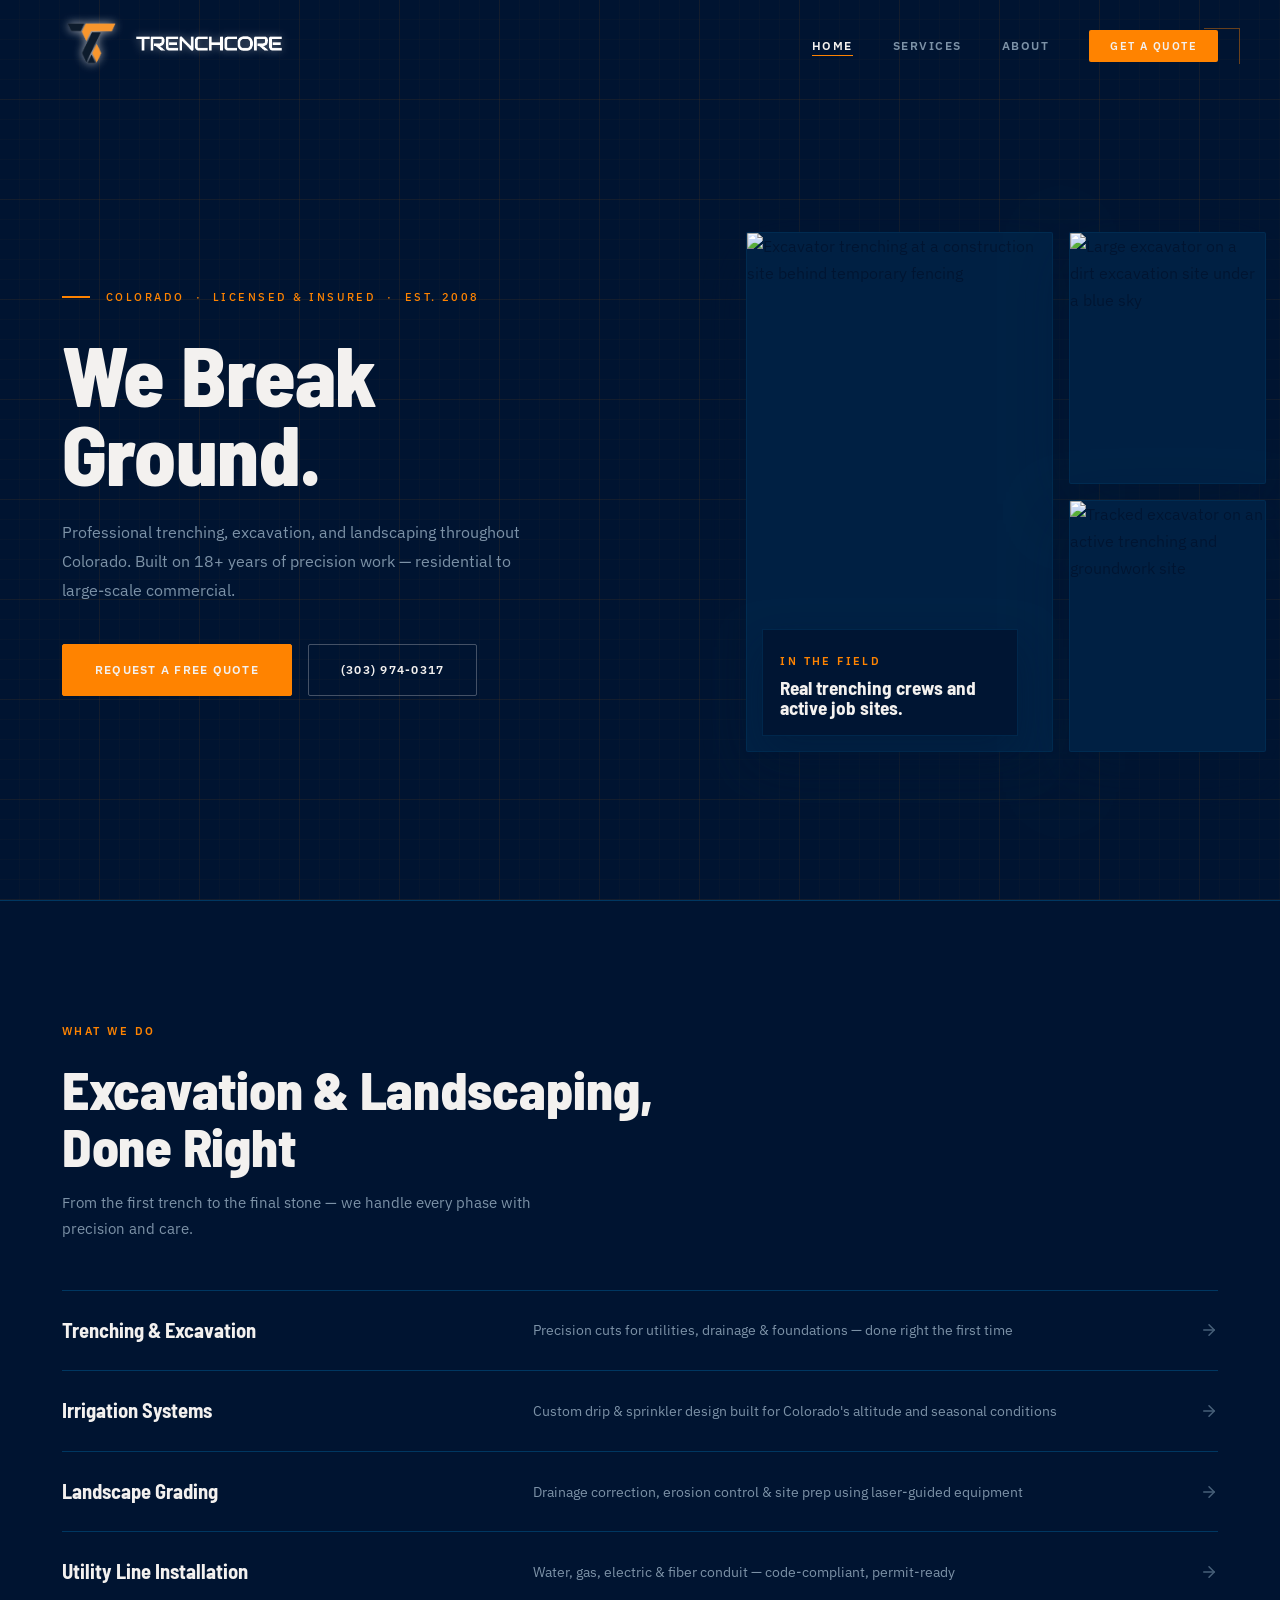
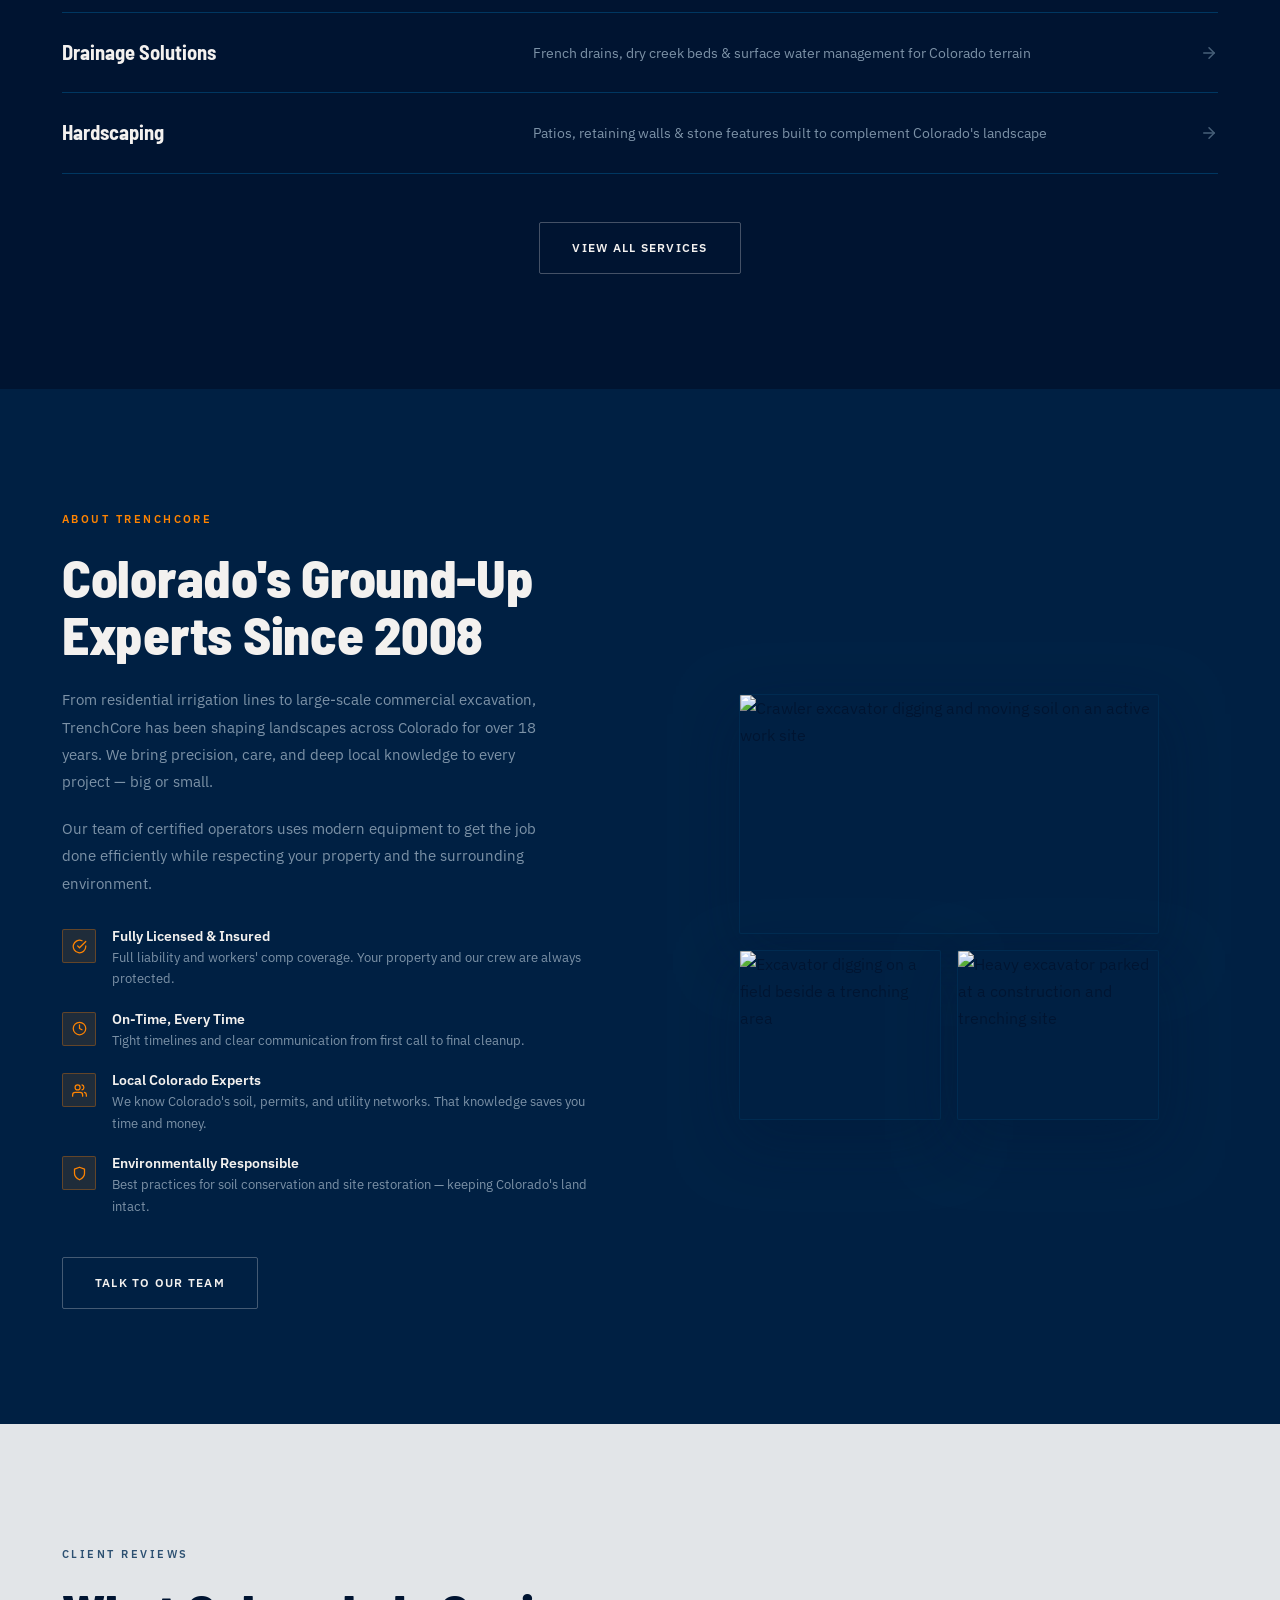
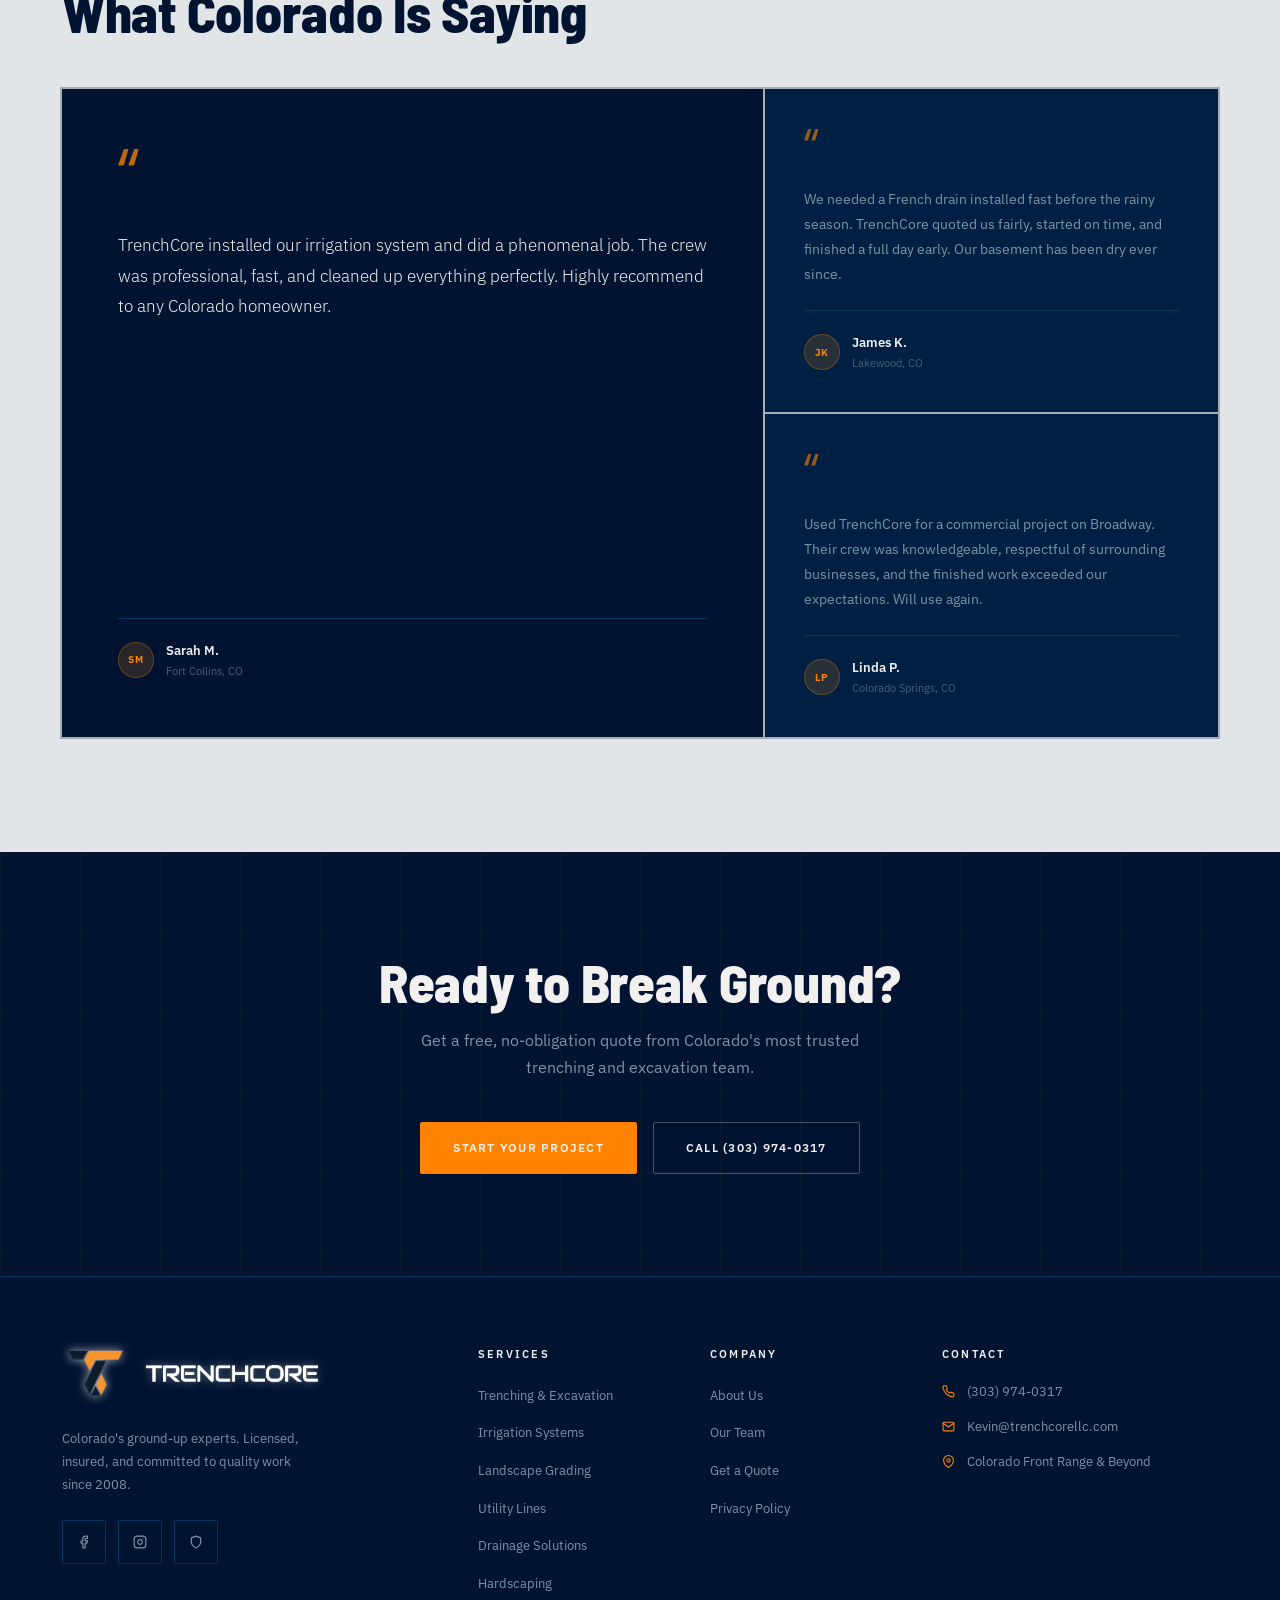
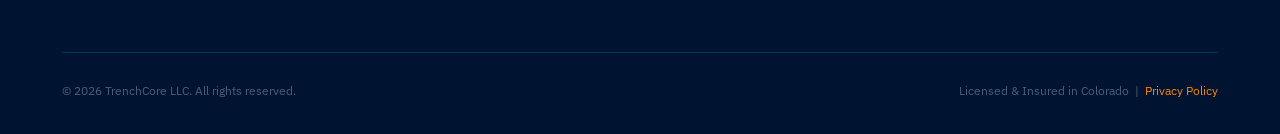
==== index.html @ 2f37235f "Update site contact email and add repo README" ====
<!DOCTYPE html>
<html lang="en">
<head>
  <meta charset="UTF-8" />
  <meta name="viewport" content="width=device-width, initial-scale=1.0" />
  <title>TrenchCore — Trenching & Excavation | Colorado</title>
  <meta name="description" content="Professional trenching, excavation, and landscaping services throughout Colorado. Licensed, insured, and locally owned since 2008." />
  <link rel="preconnect" href="https://fonts.googleapis.com" />
  <link rel="preconnect" href="https://fonts.gstatic.com" crossorigin />
  <link href="https://fonts.googleapis.com/css2?family=Barlow+Semi+Condensed:wght@700;800&family=IBM+Plex+Sans:wght@300;400;600&display=swap" rel="stylesheet" />
  <link rel="stylesheet" href="styles.css" />
</head>
<body>

  <a href="#main-content" class="skip-link">Skip to main content</a>

  <!-- ===== NAVIGATION ===== -->
  <nav class="nav">
    <div class="container nav-inner">
      <a href="index.html" class="nav-logo">
        <img src="FullLogo_transparentwithouttext.PNG" alt="" class="nav-logo-img" />
        <img src="logoText.PNG" alt="TrenchCore" class="nav-logo-text" />
      </a>
      <ul class="nav-links">
        <li><a href="index.html">Home</a></li>
        <li><a href="services.html">Services</a></li>
        <li><a href="index.html#about">About</a></li>
        <li><a href="contact.html" class="nav-cta">Get a Quote</a></li>
      </ul>
      <button class="nav-toggle" aria-label="Toggle menu" aria-expanded="false">
        <span></span>
        <span></span>
        <span></span>
      </button>
    </div>
  </nav>

  <main id="main-content">

  <!-- ===== HERO ===== -->
  <section class="hero">
    <div class="hero-inner container">

      <!-- Left: copy -->
      <div class="hero-content">
        <p class="hero-eyebrow">Colorado &nbsp;·&nbsp; Licensed &amp; Insured &nbsp;·&nbsp; Est. 2008</p>
        <h1>We Break<br>Ground.</h1>
        <p class="hero-sub">Professional trenching, excavation, and landscaping throughout Colorado. Built on 18+ years of precision work — residential to large-scale commercial.</p>
        <div class="hero-actions">
          <a href="contact.html" class="btn btn-steel">Request a Free Quote</a>
          <a href="tel:+13039740317" class="btn btn-outline-chalk">(303) 974-0317</a>
        </div>
      </div>

      <!-- Right: engineering cross-section illustration -->
      <div class="hero-visual">
        <div class="hero-photo-layout" aria-label="Trenching and excavation work photos">
          <figure class="hero-photo hero-photo-main">
            <img
              src="https://images.pexels.com/photos/20296265/pexels-photo-20296265.jpeg?auto=compress&cs=tinysrgb&w=1200"
              alt="Excavator trenching at a construction site behind temporary fencing"
            />
          </figure>

          <div class="hero-photo-stack">
            <figure class="hero-photo hero-photo-small">
              <img
                src="https://images.pexels.com/photos/14452156/pexels-photo-14452156.jpeg?auto=compress&cs=tinysrgb&w=900"
                alt="Large excavator on a dirt excavation site under a blue sky"
              />
            </figure>

            <figure class="hero-photo hero-photo-small">
              <img
                src="https://images.pexels.com/photos/34229738/pexels-photo-34229738.jpeg?auto=compress&cs=tinysrgb&w=900"
                alt="Tracked excavator on an active trenching and groundwork site"
              />
            </figure>
          </div>

          <div class="hero-photo-badge">
            <span class="hero-photo-badge-label">In The Field</span>
            <strong>Real trenching crews and active job sites.</strong>
          </div>
        </div>
        <svg class="trench-diagram" viewBox="0 0 440 522" fill="none" xmlns="http://www.w3.org/2000/svg" aria-hidden="true">
          <!-- Soil layer backgrounds -->
          <rect x="0" y="0" width="440" height="165" fill="#201d16"/>
          <rect x="0" y="165" width="440" height="175" fill="#181510"/>
          <rect x="0" y="340" width="440" height="162" fill="#0f121a"/>
          <!-- Trench cutout (dark) -->
          <rect x="165" y="0" width="110" height="432" fill="#090b11"/>
          <!-- Layer dividers outside trench -->
          <line x1="0" y1="165" x2="165" y2="165" stroke="#3a5066" stroke-width="0.8" opacity="0.45"/>
          <line x1="275" y1="165" x2="440" y2="165" stroke="#3a5066" stroke-width="0.8" opacity="0.45"/>
          <line x1="0" y1="340" x2="165" y2="340" stroke="#2d3f52" stroke-width="0.8" opacity="0.35"/>
          <line x1="275" y1="340" x2="440" y2="340" stroke="#2d3f52" stroke-width="0.8" opacity="0.35"/>
          <!-- Trench walls (steel accent) -->
          <line x1="165" y1="0" x2="165" y2="432" stroke="var(--steel,#E8972A)" stroke-width="1.5" class="trench-wall"/>
          <line x1="275" y1="0" x2="275" y2="432" stroke="var(--steel,#E8972A)" stroke-width="1.5" class="trench-wall trench-wall-right"/>
          <!-- Trench bottom -->
          <line x1="165" y1="432" x2="275" y2="432" stroke="var(--steel,#E8972A)" stroke-width="1.5" opacity="0.65"/>
          <!-- Ground surface lines -->
          <line x1="0" y1="1" x2="165" y2="1" stroke="var(--steel,#E8972A)" stroke-width="1.5" opacity="0.45"/>
          <line x1="275" y1="1" x2="440" y2="1" stroke="var(--steel,#E8972A)" stroke-width="1.5" opacity="0.45"/>
          <!-- Utility pipe at bottom of trench -->
          <circle cx="220" cy="457" r="19" stroke="var(--steel,#E8972A)" stroke-width="2" fill="#090b11"/>
          <circle cx="220" cy="457" r="11" fill="rgba(77,130,184,0.14)"/>
          <path d="M212 450 A11 11 0 0 1 228 450" stroke="var(--steel,#E8972A)" stroke-width="0.8" opacity="0.38"/>
          <!-- Layer labels -->
          <text x="22" y="84"  fill="#8a7a5e" font-size="8.5" font-family="'IBM Plex Sans',monospace" letter-spacing="2.5" font-weight="600" opacity="0.6">TOPSOIL</text>
          <text x="22" y="260" fill="#756751" font-size="8.5" font-family="'IBM Plex Sans',monospace" letter-spacing="2.5" font-weight="600" opacity="0.55">SUBSOIL</text>
          <text x="22" y="415" fill="#4d6175" font-size="8.5" font-family="'IBM Plex Sans',monospace" letter-spacing="2.5" font-weight="600" opacity="0.55">BEDROCK</text>
          <!-- Topsoil texture dots -->
          <circle cx="50"  cy="40"  r="1.4" fill="#3d3526" opacity="0.45"/>
          <circle cx="84"  cy="66"  r="1.4" fill="#3d3526" opacity="0.4"/>
          <circle cx="37"  cy="98"  r="1.2" fill="#3d3526" opacity="0.4"/>
          <circle cx="112" cy="35"  r="1.2" fill="#3d3526" opacity="0.35"/>
          <circle cx="72"  cy="130" r="1.4" fill="#3d3526" opacity="0.4"/>
          <circle cx="130" cy="112" r="1.2" fill="#3d3526" opacity="0.35"/>
          <circle cx="308" cy="52"  r="1.4" fill="#3d3526" opacity="0.4"/>
          <circle cx="375" cy="80"  r="1.2" fill="#3d3526" opacity="0.4"/>
          <circle cx="342" cy="122" r="1.4" fill="#3d3526" opacity="0.35"/>
          <circle cx="416" cy="46"  r="1.2" fill="#3d3526" opacity="0.35"/>
          <circle cx="396" cy="140" r="1.4" fill="#3d3526" opacity="0.4"/>
          <!-- Subsoil dashes -->
          <line x1="26"  y1="196" x2="58"  y2="196" stroke="#5a4e3c" stroke-width="0.8" opacity="0.35"/>
          <line x1="70"  y1="222" x2="112" y2="222" stroke="#5a4e3c" stroke-width="0.8" opacity="0.3"/>
          <line x1="30"  y1="250" x2="65"  y2="250" stroke="#5a4e3c" stroke-width="0.8" opacity="0.3"/>
          <line x1="92"  y1="288" x2="132" y2="288" stroke="#5a4e3c" stroke-width="0.8" opacity="0.32"/>
          <line x1="40"  y1="314" x2="82"  y2="314" stroke="#5a4e3c" stroke-width="0.8" opacity="0.3"/>
          <line x1="296" y1="200" x2="332" y2="200" stroke="#5a4e3c" stroke-width="0.8" opacity="0.3"/>
          <line x1="350" y1="232" x2="396" y2="232" stroke="#5a4e3c" stroke-width="0.8" opacity="0.32"/>
          <line x1="306" y1="272" x2="342" y2="272" stroke="#5a4e3c" stroke-width="0.8" opacity="0.3"/>
          <line x1="370" y1="302" x2="416" y2="302" stroke="#5a4e3c" stroke-width="0.8" opacity="0.3"/>
          <!-- Bedrock cracks -->
          <path d="M32 366 L56 380 L42 400 L70 416" stroke="#2a3a4a" stroke-width="1" opacity="0.5" fill="none"/>
          <path d="M86 362 L102 382 L88 404" stroke="#2a3a4a" stroke-width="0.8" opacity="0.4" fill="none"/>
          <path d="M340 375 L368 390 L354 410 L384 428" stroke="#2a3a4a" stroke-width="1" opacity="0.5" fill="none"/>
          <path d="M396 364 L416 387 L400 412" stroke="#2a3a4a" stroke-width="0.8" opacity="0.4" fill="none"/>
          <!-- Depth measurement -->
          <line x1="307" y1="4" x2="307" y2="428" stroke="var(--steel,#E8972A)" stroke-width="0.8" stroke-dasharray="3 4" opacity="0.32"/>
          <polyline points="303,12 307,4 311,12"   stroke="var(--steel,#E8972A)" stroke-width="0.8" fill="none" opacity="0.38"/>
          <polyline points="303,420 307,428 311,420" stroke="var(--steel,#E8972A)" stroke-width="0.8" fill="none" opacity="0.38"/>
          <!-- Engineering corner marks -->
          <path d="M0 22 L0 0 L22 0"   stroke="var(--steel,#E8972A)" stroke-width="1.5" opacity="0.5"/>
          <path d="M418 0 L440 0 L440 22"   stroke="var(--steel,#E8972A)" stroke-width="1.5" opacity="0.5"/>
          <path d="M0 478 L0 500 L22 500"   stroke="var(--steel,#E8972A)" stroke-width="1.5" opacity="0.5"/>
          <path d="M418 500 L440 500 L440 478" stroke="var(--steel,#E8972A)" stroke-width="1.5" opacity="0.5"/>
          <!-- Title block -->
          <rect x="0" y="502" width="440" height="20" fill="#0d1219" opacity="0.85"/>
          <line x1="0" y1="502" x2="440" y2="502" stroke="var(--steel,#E8972A)" stroke-width="0.8" opacity="0.32"/>
          <text x="220" y="515" fill="var(--steel,#E8972A)" font-size="6.5" font-family="'IBM Plex Sans',monospace" text-anchor="middle" letter-spacing="2.5" font-weight="600" opacity="0.48">TRENCHCORE · CROSS-SECTION VIEW · SCALE 1:20</text>
        </svg>
      </div>

    </div><!-- .hero-inner -->


  </section>

  <!-- ===== SERVICES (HOME) ===== -->
  <section class="services-home" id="services">
    <div class="container">
      <div class="section-intro">
        <span class="label label--ink">What We Do</span>
        <h2>Excavation &amp; Landscaping,<br>Done Right</h2>
        <p>From the first trench to the final stone — we handle every phase with precision and care.</p>
      </div>

      <div class="service-list">

        <a href="services.html#trenching" class="service-row reveal">
          <span class="service-row-name">Trenching &amp; Excavation</span>
          <span class="service-row-desc">Precision cuts for utilities, drainage &amp; foundations — done right the first time</span>
          <svg class="service-row-arrow" viewBox="0 0 24 24"><line x1="5" y1="12" x2="19" y2="12"/><polyline points="12 5 19 12 12 19"/></svg>
        </a>

        <a href="services.html#irrigation" class="service-row reveal">
          <span class="service-row-name">Irrigation Systems</span>
          <span class="service-row-desc">Custom drip &amp; sprinkler design built for Colorado's altitude and seasonal conditions</span>
          <svg class="service-row-arrow" viewBox="0 0 24 24"><line x1="5" y1="12" x2="19" y2="12"/><polyline points="12 5 19 12 12 19"/></svg>
        </a>

        <a href="services.html#grading" class="service-row reveal">
          <span class="service-row-name">Landscape Grading</span>
          <span class="service-row-desc">Drainage correction, erosion control &amp; site prep using laser-guided equipment</span>
          <svg class="service-row-arrow" viewBox="0 0 24 24"><line x1="5" y1="12" x2="19" y2="12"/><polyline points="12 5 19 12 12 19"/></svg>
        </a>

        <a href="services.html#utility" class="service-row reveal">
          <span class="service-row-name">Utility Line Installation</span>
          <span class="service-row-desc">Water, gas, electric &amp; fiber conduit — code-compliant, permit-ready</span>
          <svg class="service-row-arrow" viewBox="0 0 24 24"><line x1="5" y1="12" x2="19" y2="12"/><polyline points="12 5 19 12 12 19"/></svg>
        </a>

        <a href="services.html#drainage" class="service-row reveal">
          <span class="service-row-name">Drainage Solutions</span>
          <span class="service-row-desc">French drains, dry creek beds &amp; surface water management for Colorado terrain</span>
          <svg class="service-row-arrow" viewBox="0 0 24 24"><line x1="5" y1="12" x2="19" y2="12"/><polyline points="12 5 19 12 12 19"/></svg>
        </a>

        <a href="services.html#hardscaping" class="service-row reveal">
          <span class="service-row-name">Hardscaping</span>
          <span class="service-row-desc">Patios, retaining walls &amp; stone features built to complement Colorado's landscape</span>
          <svg class="service-row-arrow" viewBox="0 0 24 24"><line x1="5" y1="12" x2="19" y2="12"/><polyline points="12 5 19 12 12 19"/></svg>
        </a>

      </div>

      <div class="section-cta">
        <a href="services.html" class="btn btn-outline-chalk">View All Services</a>
      </div>
    </div>
  </section>

  <!-- ===== ABOUT ===== -->
  <section class="about" id="about">
    <div class="container">

      <div class="about-content">
        <span class="label label--steel">About TrenchCore</span>
        <h2>Colorado's Ground-Up Experts Since 2008</h2>
        <p>From residential irrigation lines to large-scale commercial excavation, TrenchCore has been shaping landscapes across Colorado for over 18 years. We bring precision, care, and deep local knowledge to every project — big or small.</p>
        <p>Our team of certified operators uses modern equipment to get the job done efficiently while respecting your property and the surrounding environment.</p>

        <div class="why-list">
          <div class="why-item reveal">
            <div class="why-icon">
              <svg viewBox="0 0 24 24"><path d="M22 11.08V12a10 10 0 1 1-5.93-9.14"/><polyline points="22 4 12 14.01 9 11.01"/></svg>
            </div>
            <div>
              <h4>Fully Licensed &amp; Insured</h4>
              <p>Full liability and workers' comp coverage. Your property and our crew are always protected.</p>
            </div>
          </div>

          <div class="why-item reveal">
            <div class="why-icon">
              <svg viewBox="0 0 24 24"><circle cx="12" cy="12" r="10"/><polyline points="12 6 12 12 16 14"/></svg>
            </div>
            <div>
              <h4>On-Time, Every Time</h4>
              <p>Tight timelines and clear communication from first call to final cleanup.</p>
            </div>
          </div>

          <div class="why-item reveal">
            <div class="why-icon">
              <svg viewBox="0 0 24 24"><path d="M17 21v-2a4 4 0 0 0-4-4H5a4 4 0 0 0-4 4v2"/><circle cx="9" cy="7" r="4"/><path d="M23 21v-2a4 4 0 0 0-3-3.87"/><path d="M16 3.13a4 4 0 0 1 0 7.75"/></svg>
            </div>
            <div>
              <h4>Local Colorado Experts</h4>
              <p>We know Colorado's soil, permits, and utility networks. That knowledge saves you time and money.</p>
            </div>
          </div>

          <div class="why-item reveal">
            <div class="why-icon">
              <svg viewBox="0 0 24 24"><path d="M12 22s8-4 8-10V5l-8-3-8 3v7c0 6 8 10 8 10z"/></svg>
            </div>
            <div>
              <h4>Environmentally Responsible</h4>
              <p>Best practices for soil conservation and site restoration — keeping Colorado's land intact.</p>
            </div>
          </div>
        </div>

        <a href="contact.html" class="btn btn-outline-chalk" style="margin-top:2.5rem;">Talk to Our Team</a>
      </div>

      <div class="about-visual">
        <div class="about-photo-grid" aria-label="Trenching machines and active groundwork sites">
          <figure class="about-photo about-photo-wide">
            <img
              src="https://images.pexels.com/photos/25559747/pexels-photo-25559747.jpeg?auto=compress&cs=tinysrgb&w=1200"
              alt="Crawler excavator digging and moving soil on an active work site"
            />
          </figure>

          <figure class="about-photo about-photo-left">
            <img
              src="https://images.pexels.com/photos/27130444/pexels-photo-27130444.jpeg?auto=compress&cs=tinysrgb&w=1200"
              alt="Excavator digging on a field beside a trenching area"
            />
          </figure>

          <figure class="about-photo about-photo-right">
            <img
              src="https://images.pexels.com/photos/15370211/pexels-photo-15370211.jpeg?auto=compress&cs=tinysrgb&w=1200"
              alt="Heavy excavator parked at a construction and trenching site"
            />
          </figure>
        </div>
      </div>

    </div>
  </section>

  <!-- ===== TESTIMONIALS ===== -->
  <section class="testimonials">
    <div class="container">
      <div class="section-intro">
        <span class="label label--ink">Client Reviews</span>
        <h2>What Colorado Is Saying</h2>
      </div>

      <div class="testimonials-editorial">

        <blockquote class="testimonial-lead reveal">
          <div class="testimonial-mark" aria-hidden="true">&ldquo;</div>
          <p>TrenchCore installed our irrigation system and did a phenomenal job. The crew was professional, fast, and cleaned up everything perfectly. Highly recommend to any Colorado homeowner.</p>
          <div class="reviewer">
            <div class="reviewer-avatar" aria-hidden="true">SM</div>
            <div>
              <div class="reviewer-name">Sarah M.</div>
              <div class="reviewer-loc">Fort Collins, CO</div>
            </div>
            <span class="sr-only">— 5 out of 5 stars</span>
          </div>
        </blockquote>

        <div class="testimonials-stack">

          <blockquote class="testimonial-compact reveal">
            <p>We needed a French drain installed fast before the rainy season. TrenchCore quoted us fairly, started on time, and finished a full day early. Our basement has been dry ever since.</p>
            <div class="reviewer">
              <div class="reviewer-avatar" aria-hidden="true">JK</div>
              <div>
                <div class="reviewer-name">James K.</div>
                <div class="reviewer-loc">Lakewood, CO</div>
              </div>
              <span class="sr-only">— 5 out of 5 stars</span>
            </div>
          </blockquote>

          <blockquote class="testimonial-compact reveal">
            <p>Used TrenchCore for a commercial project on Broadway. Their crew was knowledgeable, respectful of surrounding businesses, and the finished work exceeded our expectations. Will use again.</p>
            <div class="reviewer">
              <div class="reviewer-avatar" aria-hidden="true">LP</div>
              <div>
                <div class="reviewer-name">Linda P.</div>
                <div class="reviewer-loc">Colorado Springs, CO</div>
              </div>
              <span class="sr-only">— 5 out of 5 stars</span>
            </div>
          </blockquote>

        </div>

      </div>
    </div>
  </section>

  <!-- ===== CTA BANNER ===== -->
  <section class="cta-banner">
    <div class="container">
      <h2>Ready to Break Ground?</h2>
      <p>Get a free, no-obligation quote from Colorado's most trusted trenching and excavation team.</p>
      <div class="cta-actions">
        <a href="contact.html" class="btn btn-steel">Start Your Project</a>
        <a href="tel:+13039740317" class="btn btn-outline-chalk">Call (303) 974-0317</a>
      </div>
    </div>
  </section>

  </main>

  <!-- ===== FOOTER ===== -->
  <footer class="footer">
    <div class="container">
      <div class="footer-grid">

        <div class="footer-brand">
          <a href="index.html" class="footer-logo-link">
            <img src="FullLogo_transparentwithouttext.PNG" alt="" class="footer-logo-img" loading="lazy" />
            <img src="logoText.PNG" alt="TrenchCore" class="footer-logo-text" loading="lazy" />
          </a>
          <p>Colorado's ground-up experts. Licensed, insured, and committed to quality work since 2008.</p>
          <div class="footer-social">
            <a href="#" aria-label="Facebook">
              <svg viewBox="0 0 24 24"><path d="M18 2h-3a5 5 0 0 0-5 5v3H7v4h3v8h4v-8h3l1-4h-4V7a1 1 0 0 1 1-1h3z"/></svg>
            </a>
            <a href="#" aria-label="Instagram">
              <svg viewBox="0 0 24 24"><rect x="2" y="2" width="20" height="20" rx="5" ry="5"/><path d="M16 11.37A4 4 0 1 1 12.63 8 4 4 0 0 1 16 11.37z"/><line x1="17.5" y1="6.5" x2="17.51" y2="6.5"/></svg>
            </a>
            <a href="#" aria-label="Google Reviews">
              <svg viewBox="0 0 24 24"><path d="M12 22s8-4 8-10V5l-8-3-8 3v7c0 6 8 10 8 10z"/></svg>
            </a>
          </div>
        </div>

        <div class="footer-col">
          <h4>Services</h4>
          <ul>
            <li><a href="services.html#trenching">Trenching &amp; Excavation</a></li>
            <li><a href="services.html#irrigation">Irrigation Systems</a></li>
            <li><a href="services.html#grading">Landscape Grading</a></li>
            <li><a href="services.html#utility">Utility Lines</a></li>
            <li><a href="services.html#drainage">Drainage Solutions</a></li>
            <li><a href="services.html#hardscaping">Hardscaping</a></li>
          </ul>
        </div>

        <div class="footer-col">
          <h4>Company</h4>
          <ul>
            <li><a href="index.html#about">About Us</a></li>
            <li><a href="contact.html#team">Our Team</a></li>
            <li><a href="contact.html">Get a Quote</a></li>
            <li><a href="privacy-policy.html">Privacy Policy</a></li>
          </ul>
        </div>

        <div class="footer-col">
          <h4>Contact</h4>
          <div class="footer-contact-item">
            <svg viewBox="0 0 24 24" fill="none" stroke="currentColor" stroke-width="2" stroke-linecap="round" stroke-linejoin="round"><path d="M22 16.92v3a2 2 0 0 1-2.18 2 19.79 19.79 0 0 1-8.63-3.07A19.5 19.5 0 0 1 4.69 12a19.79 19.79 0 0 1-3.07-8.67A2 2 0 0 1 3.6 1.27h3a2 2 0 0 1 2 1.72c.127.96.361 1.903.7 2.81a2 2 0 0 1-.45 2.11L7.91 8.91a16 16 0 0 0 6 6l.91-.91a2 2 0 0 1 2.11-.45c.907.339 1.85.573 2.81.7A2 2 0 0 1 21.73 16.92z"/></svg>
            <span>(303) 974-0317</span>
          </div>
          <div class="footer-contact-item">
            <svg viewBox="0 0 24 24" fill="none" stroke="currentColor" stroke-width="2" stroke-linecap="round" stroke-linejoin="round"><path d="M4 4h16c1.1 0 2 .9 2 2v12c0 1.1-.9 2-2 2H4c-1.1 0-2-.9-2-2V6c0-1.1.9-2 2-2z"/><polyline points="22,6 12,13 2,6"/></svg>
            <span>Kevin@trenchcorellc.com</span>
          </div>
          <div class="footer-contact-item">
            <svg viewBox="0 0 24 24" fill="none" stroke="currentColor" stroke-width="2" stroke-linecap="round" stroke-linejoin="round"><path d="M21 10c0 7-9 13-9 13s-9-6-9-13a9 9 0 0 1 18 0z"/><circle cx="12" cy="10" r="3"/></svg>
            <span>Colorado Front Range &amp; Beyond</span>
          </div>
        </div>

      </div>

      <div class="footer-bottom">
        <span>&copy; 2026 TrenchCore LLC. All rights reserved.</span>
        <span>Licensed &amp; Insured in Colorado &nbsp;|&nbsp; <a href="privacy-policy.html">Privacy Policy</a></span>
      </div>
    </div>
  </footer>

  <script src="script.js"></script>
</body>
</html>
---- styles.css ----
/* ================================================
   TrenchCore — Ground Zero Design System v2
   ================================================ */

*, *::before, *::after {
  box-sizing: border-box;
  margin: 0;
  padding: 0;
}

:root {
  /* Dark tones (logo navy) */
  --ink:           oklch(19% 0.07 248);
  --ink-raised:    oklch(24% 0.08 248);
  --ink-border:    oklch(33% 0.09 248);

  /* Light tones (concrete) */
  --concrete:      oklch(92% 0.005 248);
  --concrete-mid:  oklch(85% 0.008 248);
  --concrete-dark: oklch(74% 0.012 248);

  /* Orange accent (logo orange) */
  --steel:         oklch(74% 0.19 55);
  --steel-light:   oklch(80% 0.17 55);
  --steel-dim:     oklch(60% 0.18 55);

  /* Text on dark */
  --chalk:         oklch(96% 0.004 80);
  --smoke:         oklch(65% 0.04 248);
  --smoke-dim:     oklch(48% 0.05 248);

  /* Text on light */
  --ink-text:      oklch(19% 0.07 248);
  --ink-text-mid:  oklch(42% 0.07 248);

  --font-display: 'Barlow Semi Condensed', system-ui, sans-serif;
  --font-body:    'IBM Plex Sans', system-ui, sans-serif;

  --ease-out: cubic-bezier(0.16, 1, 0.3, 1);
  --radius:   2px;
}

html { scroll-behavior: smooth; }

body {
  font-family: var(--font-body);
  font-size: 1rem;
  line-height: 1.7;
  color: var(--ink-text);
  background: var(--concrete);
  -webkit-font-smoothing: antialiased;
  overflow-x: hidden;
}

img { display: block; max-width: 100%; }
a { color: inherit; text-decoration: none; }
ul { list-style: none; }
fieldset { border: none; padding: 0; margin: 0; min-width: 0; }

.sr-only {
  position: absolute;
  width: 1px;
  height: 1px;
  padding: 0;
  margin: -1px;
  overflow: hidden;
  clip: rect(0, 0, 0, 0);
  white-space: nowrap;
  border: 0;
}

.skip-link {
  position: absolute;
  top: -100%;
  left: 1rem;
  z-index: 999;
  background: var(--steel);
  color: var(--chalk);
  padding: 0.6rem 1.4rem;
  font-family: var(--font-body);
  font-size: 0.78rem;
  font-weight: 600;
  letter-spacing: 0.1em;
  text-transform: uppercase;
  border-radius: var(--radius);
  text-decoration: none;
  transition: top 0.2s;
}
.skip-link:focus-visible { top: 1rem; }

/* ----------------------------------------
   Typography
   ---------------------------------------- */
h1, h2, h3, h4 {
  font-family: var(--font-display);
  line-height: 1.05;
  color: inherit;
  font-weight: 800;
}

h1 { font-size: clamp(3rem, 6.5vw, 5.8rem); letter-spacing: -0.01em; }
h2 { font-size: clamp(2.2rem, 4.2vw, 3.6rem); letter-spacing: -0.005em; }
h3 { font-size: clamp(1.25rem, 2vw, 1.55rem); letter-spacing: 0em; }

.label {
  display: inline-block;
  font-family: var(--font-body);
  font-size: 0.7rem;
  font-weight: 600;
  letter-spacing: 0.22em;
  text-transform: uppercase;
  margin-bottom: 1.25rem;
}

.label--steel { color: var(--steel); }
.label--smoke { color: var(--smoke); }
.label--ink   { color: var(--ink-text-mid); }

/* legacy compat */
.section-label {
  display: inline-block;
  font-family: var(--font-body);
  font-size: 0.7rem;
  font-weight: 600;
  letter-spacing: 0.22em;
  text-transform: uppercase;
  color: var(--steel);
  margin-bottom: 1.25rem;
}

/* ----------------------------------------
   Layout
   ---------------------------------------- */
.container {
  width: 100%;
  max-width: 1220px;
  margin: 0 auto;
  padding: 0 2rem;
}

/* ----------------------------------------
   Buttons
   ---------------------------------------- */
.btn {
  display: inline-flex;
  align-items: center;
  gap: 0.6rem;
  padding: 0.9rem 2rem;
  font-family: var(--font-body);
  font-size: 0.78rem;
  font-weight: 600;
  letter-spacing: 0.1em;
  text-transform: uppercase;
  border: 1.5px solid transparent;
  cursor: pointer;
  transition: background 0.3s var(--ease-out), border-color 0.3s var(--ease-out), color 0.3s var(--ease-out), transform 0.3s var(--ease-out);
  border-radius: var(--radius);
  white-space: nowrap;
}

/* steel filled */
.btn-steel,
.btn-primary {
  background: var(--steel);
  color: var(--chalk);
  border-color: var(--steel);
}
.btn-steel:hover,
.btn-primary:hover {
  background: var(--steel-light);
  border-color: var(--steel-light);
  transform: translateY(-1px);
}

/* ghost on dark bg */
.btn-outline-chalk,
.btn-outline {
  background: transparent;
  color: var(--chalk);
  border-color: oklch(96% 0.004 80 / 0.28);
}
.btn-outline-chalk:hover,
.btn-outline:hover {
  border-color: var(--chalk);
  background: oklch(96% 0.004 80 / 0.08);
}

/* dark filled */
.btn-ink,
.btn-ghost {
  background: var(--ink);
  color: var(--chalk);
  border-color: var(--ink);
}
.btn-ink:hover,
.btn-ghost:hover {
  background: var(--ink-raised);
  border-color: var(--steel);
}

/* outlined on light bg */
.btn-outline-ink {
  background: transparent;
  color: var(--ink-text);
  border-color: oklch(33% 0.09 248 / 0.35);
}
.btn-outline-ink:hover {
  border-color: var(--ink-text);
  background: oklch(19% 0.07 248 / 0.06);
}

/* press feedback */
.btn:active {
  transform: scale(0.97);
  transition-duration: 0.1s;
}

/* ----------------------------------------
   Navigation
   ---------------------------------------- */
.nav {
  position: fixed;
  top: 0; left: 0; right: 0;
  z-index: 100;
  padding: 1.4rem 0;
  transition: background 0.5s var(--ease-out), padding 0.5s var(--ease-out), box-shadow 0.5s var(--ease-out);
}

.nav.scrolled {
  background: oklch(19% 0.07 248 / 0.97);
  backdrop-filter: blur(12px);
  -webkit-backdrop-filter: blur(12px);
  padding: 0.85rem 0;
  box-shadow: 0 1px 0 oklch(74% 0.19 55 / 0.15);
}

.nav-inner {
  display: flex;
  align-items: center;
  justify-content: space-between;
}

.nav-logo {
  display: inline-flex;
  align-items: center;
  gap: 0.7rem;
  transition: opacity 0.3s;
  flex-shrink: 0;
  animation: fade-in 0.7s var(--ease-out) 0.05s both;
}
.nav-logo:hover { opacity: 0.88; }

.nav-logo-img {
  height: 44px;
  width: auto;
  display: block;
  flex-shrink: 0;
  filter: drop-shadow(0 0 5px oklch(96% 0.004 80 / 0.7));
}

.nav-logo-text {
  height: 22px;
  width: auto;
  display: block;
  filter: brightness(0) invert(1) drop-shadow(0 0 4px oklch(96% 0.004 80 / 0.4));
}

.nav-links {
  display: flex;
  align-items: center;
  gap: 2.5rem;
}

.nav-links a {
  font-family: var(--font-body);
  font-size: 0.73rem;
  font-weight: 600;
  letter-spacing: 0.13em;
  text-transform: uppercase;
  color: var(--smoke);
  transition: color 0.25s;
  position: relative;
}

.nav-links a::after {
  content: '';
  position: absolute;
  bottom: -3px;
  left: 0;
  width: 0;
  height: 1px;
  background: var(--steel);
  transition: width 0.4s var(--ease-out);
}

.nav-links a:hover,
.nav-links a.active { color: var(--chalk); }

.nav-links a:hover::after,
.nav-links a.active::after { width: 100%; }

.nav-cta {
  background: var(--steel) !important;
  color: var(--chalk) !important;
  padding: 0.55rem 1.3rem !important;
  border-radius: var(--radius) !important;
  font-size: 0.7rem !important;
  letter-spacing: 0.13em !important;
  transition: background 0.3s !important;
}
.nav-cta:hover { background: var(--steel-light) !important; }
.nav-cta::after { display: none !important; }

.nav-toggle {
  display: none;
  flex-direction: column;
  gap: 5px;
  cursor: pointer;
  padding: 11px 10px;
  background: none;
  border: none;
  z-index: 101;
  min-width: 44px;
  min-height: 44px;
  align-items: center;
  justify-content: center;
}

.nav-toggle span {
  display: block;
  width: 22px;
  height: 2px;
  background: var(--chalk);
  transition: all 0.3s var(--ease-out);
}

/* ----------------------------------------
   Hero
   ---------------------------------------- */
.hero {
  position: relative;
  min-height: 100vh;
  display: flex;
  flex-direction: column;
  background: var(--ink);
  overflow: hidden;
}

/* Blueprint grid */
.hero::before {
  content: '';
  position: absolute;
  inset: 0;
  background-image:
    linear-gradient(oklch(74% 0.19 55 / 0.055) 1px, transparent 1px),
    linear-gradient(90deg, oklch(74% 0.19 55 / 0.055) 1px, transparent 1px),
    linear-gradient(oklch(74% 0.19 55 / 0.022) 1px, transparent 1px),
    linear-gradient(90deg, oklch(74% 0.19 55 / 0.022) 1px, transparent 1px);
  background-size: 100px 100px, 100px 100px, 20px 20px, 20px 20px;
  background-position: -1px -1px, -1px -1px, -1px -1px, -1px -1px;
  pointer-events: none;
}

/* Engineering corner bracket (top right) */
.hero::after {
  content: '';
  position: absolute;
  top: 28px;
  right: 2.5rem;
  width: 36px;
  height: 36px;
  border-top: 1.5px solid oklch(74% 0.19 55 / 0.4);
  border-right: 1.5px solid oklch(74% 0.19 55 / 0.4);
  pointer-events: none;
}

.hero-inner {
  flex: 1;
  display: grid;
  grid-template-columns: 55% 45%;
  gap: 3rem;
  align-items: center;
  padding-top: clamp(7rem, 14vw, 10rem);
  padding-bottom: clamp(3rem, 6vw, 5rem);
  position: relative;
  z-index: 1;
}

.hero-content {}

.hero-eyebrow {
  font-family: var(--font-body);
  font-size: 0.7rem;
  font-weight: 500;
  letter-spacing: 0.22em;
  text-transform: uppercase;
  color: var(--steel);
  margin-bottom: 1.75rem;
  display: flex;
  align-items: center;
  gap: 1rem;
  animation: fade-up 0.9s var(--ease-out) 0.1s both;
}

.hero-eyebrow::before {
  content: '';
  width: 28px;
  height: 1.5px;
  background: var(--steel);
  flex-shrink: 0;
}

.hero h1 {
  color: var(--chalk);
  font-weight: 800;
  line-height: 0.95;
  margin-bottom: 1.5rem;
  animation: fade-up 0.9s var(--ease-out) 0.2s both;
}

.hero-sub {
  color: var(--smoke);
  font-size: 1.02rem;
  line-height: 1.78;
  max-width: 460px;
  margin-bottom: 2.5rem;
  animation: fade-up 0.9s var(--ease-out) 0.3s both;
}

.hero-actions {
  display: flex;
  gap: 1rem;
  flex-wrap: wrap;
  animation: fade-up 0.9s var(--ease-out) 0.4s both;
}

/* Hero illustration (right column) */
.hero-visual {
  display: flex;
  justify-content: center;
  align-items: center;
  animation: fade-up 0.9s var(--ease-out) 0.25s both;
}

.trench-diagram {
  display: none;
}

.hero-photo-layout {
  width: 100%;
  max-width: 520px;
  display: grid;
  grid-template-columns: minmax(0, 1.4fr) minmax(0, 0.9fr);
  gap: 1rem;
  position: relative;
}

.hero-photo-stack {
  display: grid;
  gap: 1rem;
}

.hero-photo {
  margin: 0;
  overflow: hidden;
  border-radius: 2px;
  border: 1px solid oklch(33% 0.09 248 / 0.45);
  background: var(--ink-raised);
  box-shadow: 0 20px 60px oklch(19% 0.07 248 / 0.35);
  min-height: 0;
}

.hero-photo img {
  width: 100%;
  height: 100%;
  display: block;
  object-fit: cover;
}

.hero-photo-main {
  min-height: 520px;
}

.hero-photo-small {
  min-height: 252px;
}

.hero-photo-badge {
  position: absolute;
  left: 1rem;
  right: 1rem;
  bottom: 1rem;
  max-width: 16rem;
  padding: 1rem 1.1rem;
  background: oklch(19% 0.07 248 / 0.9);
  border: 1px solid oklch(33% 0.09 248 / 0.55);
  color: var(--chalk);
  box-shadow: 0 18px 40px oklch(19% 0.07 248 / 0.35);
}

.hero-photo-badge strong {
  display: block;
  font-family: var(--font-display);
  font-size: 1.2rem;
  line-height: 1.05;
}

.hero-photo-badge-label {
  display: inline-block;
  margin-bottom: 0.5rem;
  font-size: 0.68rem;
  font-weight: 600;
  letter-spacing: 0.22em;
  text-transform: uppercase;
  color: var(--steel);
}

/* Stats bar (concrete strip below hero) */
.hero-stats {
  background: var(--concrete);
  position: relative;
  z-index: 2;
}

.hero-stats-inner {
  display: grid;
  grid-template-columns: repeat(4, 1fr);
  padding: 0;
}

.stat {
  padding: 2rem 2.5rem;
  border-left: 1px solid var(--concrete-dark);
}

.stat:first-child { border-left: none; }

.stat-num {
  font-family: var(--font-display);
  font-size: clamp(1.8rem, 2.8vw, 2.4rem);
  font-weight: 800;
  color: var(--ink-text);
  line-height: 1;
  letter-spacing: -0.02em;
}

.stat-label {
  font-family: var(--font-body);
  font-size: 0.68rem;
  font-weight: 500;
  letter-spacing: 0.14em;
  text-transform: uppercase;
  color: var(--ink-text-mid);
  margin-top: 0.4rem;
}

/* ----------------------------------------
   Services Home (dark section — matches hero)
   ---------------------------------------- */
.services-home {
  background: var(--ink);
  padding: clamp(5rem, 9vw, 8rem) 0;
  border-top: 1px solid var(--ink-border);
}

.section-intro {
  margin-bottom: 3rem;
}

.section-intro h2 {
  color: var(--ink-text);
}

.section-intro p {
  color: var(--ink-text-mid);
  max-width: 500px;
  margin-top: 0.9rem;
  line-height: 1.75;
  font-size: 0.95rem;
}

/* Services-home is dark — flip text colors */
.services-home .section-intro h2 { color: var(--chalk); }
.services-home .section-intro p   { color: var(--smoke); }
.services-home .section-intro .label--ink { color: var(--steel); }

/* Editorial service list */
.service-list {
  border-top: 1px solid var(--ink-border);
  margin-bottom: 3rem;
}

.service-row {
  display: flex;
  align-items: center;
  gap: 2rem;
  padding: 1.75rem 0;
  border-bottom: 1px solid var(--ink-border);
  text-decoration: none;
  transition: padding-left 0.4s var(--ease-out);
  position: relative;
}

.service-row::before {
  content: '';
  position: absolute;
  left: 0;
  top: 0;
  bottom: 0;
  width: 2px;
  background: var(--steel);
  transform: scaleY(0);
  transform-origin: top;
  transition: transform 0.4s var(--ease-out);
}

.service-row:hover { padding-left: 1.25rem; }
.service-row:hover::before { transform: scaleY(1); }

.service-row-name {
  font-family: var(--font-display);
  font-size: clamp(1.05rem, 1.6vw, 1.3rem);
  font-weight: 700;
  color: var(--chalk);
  letter-spacing: 0em;
  line-height: 1.15;
  min-width: 0;
  width: 38%;
  flex-shrink: 0;
  transition: color 0.3s;
}

.service-row-desc {
  flex: 1;
  font-size: 0.86rem;
  color: var(--smoke);
  line-height: 1.6;
  min-width: 0;
}

.service-row-arrow {
  flex-shrink: 0;
  width: 18px;
  height: 18px;
  stroke: var(--smoke-dim);
  fill: none;
  stroke-width: 2;
  stroke-linecap: round;
  stroke-linejoin: round;
  transition: stroke 0.3s, transform 0.4s var(--ease-out);
}

.service-row:hover .service-row-name { color: var(--steel); }
.service-row:hover .service-row-arrow {
  stroke: var(--steel);
  transform: translateX(6px);
}

/* Keep service-card-num for services.html detail cards */
.service-card-num {
  font-family: var(--font-body);
  font-size: 0.68rem;
  font-weight: 700;
  letter-spacing: 0.22em;
  color: var(--steel);
  margin-bottom: 1.4rem;
  display: block;
}

.section-cta { text-align: center; }

/* ----------------------------------------
   About (dark section)
   ---------------------------------------- */
.about {
  background: var(--ink-raised);
  padding: clamp(5rem, 9vw, 8rem) 0;
}

.about .container {
  display: grid;
  grid-template-columns: 1fr 1fr;
  gap: 5rem;
  align-items: center;
}

.about-content h2 {
  color: var(--chalk);
  margin-bottom: 1.5rem;
}

.about-content > p {
  color: var(--smoke);
  line-height: 1.8;
  margin-bottom: 1.2rem;
  max-width: 500px;
  font-size: 0.95rem;
}

.about-visual {
  display: flex;
  justify-content: center;
  align-items: flex-start;
}

.about-photo-grid {
  width: 100%;
  max-width: 420px;
  display: grid;
  grid-template-columns: repeat(2, minmax(0, 1fr));
  grid-template-rows: 240px 170px;
  gap: 1rem;
}

.about-photo {
  margin: 0;
  width: 100%;
  overflow: hidden;
  border-radius: 2px;
  border: 1px solid oklch(33% 0.09 248 / 0.45);
  background: var(--ink-raised);
  box-shadow: 0 20px 60px oklch(19% 0.07 248 / 0.3);
}

.about-photo-wide {
  grid-column: 1 / -1;
  min-height: 0;
}

.about-photo-left,
.about-photo-right {
  min-height: 0;
}

.about-photo img {
  width: 100%;
  height: 100%;
  display: block;
  object-fit: cover;
}

/* Why-item list (inside about) */
.why-list {
  display: flex;
  flex-direction: column;
  gap: 1.4rem;
  margin-top: 2rem;
}

.why-item {
  display: flex;
  gap: 1rem;
  align-items: flex-start;
}

.why-icon {
  flex-shrink: 0;
  width: 34px;
  height: 34px;
  background: oklch(74% 0.19 55 / 0.12);
  border: 1px solid oklch(74% 0.19 55 / 0.3);
  border-radius: var(--radius);
  display: flex;
  align-items: center;
  justify-content: center;
}

.why-icon svg {
  width: 15px;
  height: 15px;
  stroke: var(--steel);
  fill: none;
  stroke-width: 2;
  stroke-linecap: round;
  stroke-linejoin: round;
}

.why-item h4 {
  font-family: var(--font-body);
  font-size: 0.88rem;
  font-weight: 600;
  color: var(--chalk);
  margin-bottom: 0.2rem;
}

.why-item p {
  font-size: 0.83rem;
  color: var(--smoke);
  line-height: 1.6;
}

/* ----------------------------------------
   Testimonials (concrete section)
   ---------------------------------------- */
.testimonials {
  background: var(--concrete);
  padding: clamp(5rem, 9vw, 8rem) 0;
}

.testimonials-editorial {
  display: grid;
  grid-template-columns: 1.55fr 1fr;
  gap: 2px;
  background: var(--concrete-dark);
  outline: 2px solid var(--concrete-dark);
  margin-top: 3rem;
}

.testimonial-lead {
  background: var(--ink);
  padding: 3.5rem;
  margin: 0;
  display: flex;
  flex-direction: column;
  transition: background 0.35s var(--ease-out);
}
.testimonial-lead:hover { background: var(--ink-raised); }

.testimonial-mark {
  font-family: var(--font-display);
  font-size: 5rem;
  color: var(--steel);
  line-height: 0.72;
  margin-bottom: 1.75rem;
  letter-spacing: -0.05em;
  opacity: 0.75;
  user-select: none;
}

.testimonial-lead > p {
  font-size: 1.06rem;
  color: var(--chalk);
  line-height: 1.8;
  font-weight: 300;
  flex: 1;
  margin-bottom: 2.25rem;
}

.testimonials-stack {
  display: flex;
  flex-direction: column;
  gap: 2px;
  background: var(--concrete-dark);
}

.testimonial-compact {
  background: var(--ink-raised);
  padding: 2.4rem;
  margin: 0;
  flex: 1;
  display: flex;
  flex-direction: column;
  transition: background 0.35s var(--ease-out);
}
.testimonial-compact:hover { background: oklch(27% 0.09 248); }

.testimonial-compact::before {
  content: '\201C';
  font-family: var(--font-display);
  font-size: 3.5rem;
  color: var(--steel);
  line-height: 0.72;
  display: block;
  margin-bottom: 1.25rem;
  letter-spacing: -0.04em;
  opacity: 0.6;
}

.testimonial-compact > p {
  font-size: 0.87rem;
  color: var(--smoke);
  line-height: 1.78;
  flex: 1;
  margin-bottom: 1.5rem;
}

.reviewer {
  display: flex;
  align-items: center;
  gap: 0.75rem;
  padding-top: 1.25rem;
  border-top: 1px solid var(--ink-border);
}

.reviewer-avatar {
  width: 36px;
  height: 36px;
  border-radius: 50%;
  background: oklch(74% 0.19 55 / 0.15);
  border: 1px solid oklch(74% 0.19 55 / 0.3);
  display: flex;
  align-items: center;
  justify-content: center;
  font-weight: 700;
  color: var(--steel);
  font-size: 0.65rem;
  letter-spacing: 0.05em;
  flex-shrink: 0;
  font-family: var(--font-body);
}

.reviewer-name {
  font-weight: 600;
  font-size: 0.84rem;
  color: var(--chalk);
  font-family: var(--font-body);
}

.reviewer-loc {
  font-size: 0.7rem;
  color: var(--smoke-dim);
}

/* ----------------------------------------
   CTA Banner
   ---------------------------------------- */
.cta-banner {
  background: var(--ink);
  padding: clamp(5rem, 8vw, 7rem) 0;
  text-align: center;
  position: relative;
  overflow: hidden;
}

.cta-banner::before {
  content: '';
  position: absolute;
  inset: 0;
  background-image:
    linear-gradient(oklch(74% 0.19 55 / 0.04) 1px, transparent 1px),
    linear-gradient(90deg, oklch(74% 0.19 55 / 0.04) 1px, transparent 1px);
  background-size: 80px 80px;
  pointer-events: none;
}

.cta-banner h2 {
  color: var(--chalk);
  position: relative;
  margin-bottom: 1rem;
}

.cta-banner p {
  color: var(--smoke);
  font-size: 0.98rem;
  max-width: 440px;
  margin: 0 auto 2.5rem;
  position: relative;
  line-height: 1.75;
}

.cta-actions {
  display: flex;
  gap: 1rem;
  justify-content: center;
  flex-wrap: wrap;
  position: relative;
}

/* ----------------------------------------
   Footer
   ---------------------------------------- */
.footer {
  background: var(--ink);
  border-top: 1px solid var(--ink-border);
  color: var(--smoke);
  padding: 4.5rem 0 2rem;
}

.footer-grid {
  display: grid;
  grid-template-columns: 2fr 1fr 1fr 1.5fr;
  gap: 3rem;
  margin-bottom: 3.5rem;
}

.footer-brand p {
  font-size: 0.84rem;
  line-height: 1.7;
  margin-top: 1.25rem;
  max-width: 240px;
}

.footer-logo-link {
  display: inline-flex;
  align-items: center;
  gap: 0.75rem;
  transition: opacity 0.3s;
}
.footer-logo-link:hover { opacity: 0.85; }

.footer-logo-img {
  height: 50px;
  width: auto;
  display: block;
  flex-shrink: 0;
  filter: drop-shadow(0 0 5px oklch(96% 0.004 80 / 0.7));
}

.footer-logo-text {
  height: 26px;
  width: auto;
  display: block;
  filter: brightness(0) invert(1) drop-shadow(0 0 4px oklch(96% 0.004 80 / 0.4));
}

.footer-social {
  display: flex;
  gap: 0.75rem;
  margin-top: 1.5rem;
}

.footer-social a {
  display: flex;
  align-items: center;
  justify-content: center;
  width: 44px;
  height: 44px;
  border: 1px solid var(--ink-border);
  border-radius: var(--radius);
  transition: border-color 0.25s, color 0.25s, transform 0.25s var(--ease-out);
  color: var(--smoke);
}

.footer-social a:hover {
  border-color: var(--steel);
  color: var(--steel);
  transform: translateY(-2px);
}

.footer-social svg {
  width: 14px;
  height: 14px;
  fill: none;
  stroke: currentColor;
  stroke-width: 2;
  stroke-linecap: round;
  stroke-linejoin: round;
}

.footer-col h4 {
  font-family: var(--font-body);
  font-size: 0.7rem;
  font-weight: 600;
  letter-spacing: 0.2em;
  text-transform: uppercase;
  color: var(--chalk);
  margin-bottom: 1.25rem;
}

.footer-col ul {
  display: flex;
  flex-direction: column;
  gap: 0.65rem;
}

.footer-col ul li a {
  font-size: 0.84rem;
  color: var(--smoke);
  transition: color 0.25s;
}
.footer-col ul li a:hover { color: var(--chalk); }

.footer-contact-item {
  display: flex;
  gap: 0.75rem;
  align-items: flex-start;
  margin-bottom: 0.85rem;
}

.footer-contact-item svg {
  width: 13px;
  height: 13px;
  stroke: var(--steel);
  fill: none;
  stroke-width: 2;
  stroke-linecap: round;
  stroke-linejoin: round;
  flex-shrink: 0;
  margin-top: 4px;
}

.footer-contact-item span {
  font-size: 0.84rem;
  line-height: 1.6;
}

.footer-bottom {
  border-top: 1px solid var(--ink-border);
  padding-top: 1.75rem;
  display: flex;
  justify-content: space-between;
  align-items: center;
  font-size: 0.76rem;
  gap: 1rem;
  color: var(--smoke-dim);
}

.footer-bottom a {
  color: var(--steel);
  transition: color 0.25s;
}
.footer-bottom a:hover { color: var(--steel-light); }

/* ----------------------------------------
   Page Hero (inner pages)
   ---------------------------------------- */
.page-hero {
  background: var(--ink);
  padding: clamp(9rem, 16vw, 12rem) 0 clamp(4rem, 7vw, 6rem);
  position: relative;
  overflow: hidden;
}

.page-hero::before {
  content: '';
  position: absolute;
  inset: 0;
  background-image:
    linear-gradient(oklch(74% 0.19 55 / 0.05) 1px, transparent 1px),
    linear-gradient(90deg, oklch(74% 0.19 55 / 0.05) 1px, transparent 1px),
    linear-gradient(oklch(74% 0.19 55 / 0.02) 1px, transparent 1px),
    linear-gradient(90deg, oklch(74% 0.19 55 / 0.02) 1px, transparent 1px);
  background-size: 100px 100px, 100px 100px, 20px 20px, 20px 20px;
  pointer-events: none;
}

/* Bottom-left corner bracket */
.page-hero::after {
  content: '';
  position: absolute;
  bottom: 24px;
  left: 2rem;
  width: 28px;
  height: 28px;
  border-bottom: 1.5px solid oklch(74% 0.19 55 / 0.35);
  border-left: 1.5px solid oklch(74% 0.19 55 / 0.35);
  pointer-events: none;
}

.page-hero .section-label,
.page-hero .label {
  color: var(--steel);
  position: relative;
  animation: fade-up 0.8s var(--ease-out) 0.1s both;
}

.page-hero h1 {
  color: var(--chalk);
  position: relative;
  animation: fade-up 0.8s var(--ease-out) 0.2s both;
}

.page-hero p {
  color: var(--smoke);
  max-width: 540px;
  margin-top: 1rem;
  line-height: 1.75;
  position: relative;
  font-size: 0.98rem;
  animation: fade-up 0.8s var(--ease-out) 0.3s both;
}

/* ----------------------------------------
   Services Page — Detail Grid
   ---------------------------------------- */
.services-detailed {
  background: var(--concrete);
  padding: clamp(5rem, 9vw, 8rem) 0;
}

.services-grid-full {
  display: grid;
  grid-template-columns: repeat(3, 1fr);
  gap: 2px;
  background: var(--concrete-dark);
  outline: 2px solid var(--concrete-dark);
  margin-top: 3rem;
}

.service-detail-card {
  background: var(--ink);
  padding: 2.8rem 2.4rem;
  display: flex;
  flex-direction: column;
  position: relative;
  overflow: hidden;
  transition: background 0.35s var(--ease-out);
  text-decoration: none;
}

.service-detail-card::after {
  content: '';
  position: absolute;
  top: 0; left: 0; right: 0;
  height: 2px;
  background: var(--steel);
  transform: scaleX(0);
  transform-origin: left;
  transition: transform 0.45s var(--ease-out);
}

.service-detail-card:hover { background: var(--ink-raised); }
.service-detail-card:hover::after { transform: scaleX(1); }

.service-detail-card .service-card-num {
  color: var(--steel);
  margin-bottom: 1.25rem;
}

.service-detail-card h2 {
  font-size: clamp(1.3rem, 2.2vw, 1.7rem);
  color: var(--chalk);
  margin-bottom: 1rem;
  line-height: 1.15;
}

.service-detail-card > p {
  color: var(--smoke);
  font-size: 0.88rem;
  line-height: 1.75;
  margin-bottom: 1.5rem;
  flex: 1;
}

.service-features {
  list-style: none;
  display: flex;
  flex-direction: column;
  gap: 0.45rem;
  margin-bottom: 2rem;
}

.service-features li {
  font-size: 0.82rem;
  color: var(--smoke);
  padding-left: 1.1rem;
  position: relative;
  line-height: 1.5;
}

.service-features li::before {
  content: '—';
  position: absolute;
  left: 0;
  color: var(--steel);
  font-size: 0.72rem;
}

/* Process section (services page) */
.process {
  background: var(--ink-raised);
  padding: clamp(5rem, 9vw, 8rem) 0;
}

.process .section-header {
  margin-bottom: 4rem;
}

.process .section-header h2 {
  color: var(--chalk);
}

.process .section-header p {
  color: var(--smoke);
  max-width: 520px;
  margin-top: 0.75rem;
  line-height: 1.75;
  font-size: 0.95rem;
}

.process-steps {
  display: grid;
  grid-template-columns: repeat(4, 1fr);
  gap: 2px;
  background: var(--ink-border);
  outline: 2px solid var(--ink-border);
}

.process-step {
  background: var(--ink);
  padding: 2.5rem 2rem;
  position: relative;
  overflow: hidden;
  transition: background 0.35s var(--ease-out);
}

.process-step:hover { background: oklch(27% 0.09 248); }

.step-num {
  font-family: var(--font-display);
  font-size: 3.5rem;
  font-weight: 800;
  color: oklch(74% 0.19 55 / 0.18);
  line-height: 1;
  margin-bottom: 1.25rem;
  letter-spacing: -0.03em;
  transition: color 0.35s var(--ease-out);
}
.process-step:hover .step-num { color: oklch(74% 0.19 55 / 0.42); }

.process-step h4 {
  font-family: var(--font-body);
  font-size: 0.92rem;
  font-weight: 600;
  color: var(--chalk);
  margin-bottom: 0.6rem;
}

.process-step p {
  font-size: 0.83rem;
  color: var(--smoke);
  line-height: 1.65;
}

/* CTA strip (services page bottom) */
.services-cta-strip {
  background: var(--concrete);
  padding: clamp(4rem, 7vw, 6rem) 0;
  text-align: center;
  border-top: 2px solid var(--concrete-dark);
}

.services-cta-strip h2 {
  color: var(--ink-text);
  margin-bottom: 0.75rem;
}

.services-cta-strip p {
  color: var(--ink-text-mid);
  margin-bottom: 2rem;
  font-size: 0.95rem;
}

/* ----------------------------------------
   Contact Page
   ---------------------------------------- */
.contact-section {
  background: var(--concrete);
  padding: clamp(5rem, 9vw, 8rem) 0;
}

.contact-layout {
  display: grid;
  grid-template-columns: 1fr 1.4fr;
  gap: 5rem;
  align-items: start;
}

.contact-info h2 {
  color: var(--ink-text);
  margin-bottom: 1.25rem;
}

.contact-info > p {
  color: var(--ink-text-mid);
  line-height: 1.8;
  margin-bottom: 2.5rem;
  font-size: 0.95rem;
}

.contact-details {
  display: flex;
  flex-direction: column;
  gap: 1rem;
  margin-bottom: 2rem;
}

.contact-detail {
  display: flex;
  gap: 1rem;
  align-items: center;
}

.detail-icon {
  width: 40px;
  height: 40px;
  background: var(--ink);
  border-radius: var(--radius);
  display: flex;
  align-items: center;
  justify-content: center;
  flex-shrink: 0;
}

.detail-icon svg {
  width: 16px;
  height: 16px;
  stroke: var(--steel);
  fill: none;
  stroke-width: 2;
  stroke-linecap: round;
  stroke-linejoin: round;
}

.detail-text strong {
  display: block;
  font-family: var(--font-body);
  font-size: 0.68rem;
  font-weight: 600;
  letter-spacing: 0.14em;
  text-transform: uppercase;
  color: var(--ink-text-mid);
  margin-bottom: 0.15rem;
}

.detail-text span {
  font-size: 0.95rem;
  color: var(--ink-text);
}

.service-area {
  background: var(--concrete-mid);
  border-left: 2px solid var(--steel);
  padding: 1.25rem 1.5rem;
  margin-top: 0.5rem;
}

.service-area h4 {
  font-family: var(--font-body);
  font-size: 0.68rem;
  font-weight: 600;
  letter-spacing: 0.16em;
  text-transform: uppercase;
  color: var(--ink-text-mid);
  margin-bottom: 0.5rem;
}

.service-area p {
  font-size: 0.86rem;
  color: var(--ink-text-mid);
  line-height: 1.65;
}

/* ----------------------------------------
   Forms
   ---------------------------------------- */
.quote-form-wrap {
  background: var(--ink);
  padding: 3rem;
  border-radius: var(--radius);
  position: relative;
}

.quote-form-wrap::before {
  content: '';
  position: absolute;
  top: 0; left: 0; right: 0;
  height: 2px;
  background: var(--steel);
}

.quote-form-wrap h3 {
  color: var(--chalk);
  font-size: clamp(1.3rem, 2vw, 1.55rem);
  margin-bottom: 0.5rem;
}

.quote-form-wrap > p {
  font-size: 0.84rem;
  color: var(--smoke);
  margin-bottom: 2rem;
}

.required { color: var(--steel); }

.form-grid {
  display: grid;
  grid-template-columns: 1fr 1fr;
  gap: 1.25rem;
}

.form-group {
  display: flex;
  flex-direction: column;
  gap: 0.45rem;
}

.form-group.full { grid-column: 1 / -1; }

.form-group label,
.form-group legend {
  font-family: var(--font-body);
  font-size: 0.7rem;
  font-weight: 600;
  letter-spacing: 0.1em;
  text-transform: uppercase;
  color: var(--smoke);
  display: block;
  margin-bottom: 0.45rem;
}

.form-group input,
.form-group select,
.form-group textarea {
  width: 100%;
  padding: 0.85rem 1rem;
  background: var(--ink-raised);
  border: 1px solid var(--ink-border);
  color: var(--chalk);
  font-family: var(--font-body);
  font-size: 0.9rem;
  border-radius: var(--radius);
  transition: border-color 0.2s, outline-color 0.2s, box-shadow 0.2s;
  outline: 2px solid transparent;
  outline-offset: 2px;
  -webkit-appearance: none;
  appearance: none;
}

.form-group select {
  background-image: url("data:image/svg+xml,%3Csvg xmlns='http://www.w3.org/2000/svg' width='12' height='12' viewBox='0 0 24 24' fill='none' stroke='oklch(65%25 0.04 248)' stroke-width='2'%3E%3Cpolyline points='6 9 12 15 18 9'/%3E%3C/svg%3E");
  background-repeat: no-repeat;
  background-position: right 1rem center;
  padding-right: 2.5rem;
}

.form-group input::placeholder,
.form-group textarea::placeholder { color: var(--smoke-dim); }

.form-group select option {
  background: var(--ink-raised);
  color: var(--chalk);
}

.form-group input:focus-visible,
.form-group select:focus-visible,
.form-group textarea:focus-visible {
  border-color: var(--steel);
  outline-color: var(--steel);
  box-shadow: 0 0 0 3px oklch(74% 0.19 55 / 0.15);
}

.form-group input.error,
.form-group select.error,
.form-group textarea.error { border-color: oklch(58% 0.18 20); }

.form-group textarea {
  min-height: 140px;
  resize: vertical;
}

.checkbox-group {
  display: flex;
  flex-wrap: wrap;
  gap: 0.65rem 1.5rem;
}

.checkbox-label {
  display: flex;
  align-items: center;
  gap: 0.5rem;
  font-size: 0.86rem;
  color: var(--smoke);
  cursor: pointer;
  font-weight: 400;
  letter-spacing: 0;
  text-transform: none;
}

.checkbox-label input[type="radio"],
.checkbox-label input[type="checkbox"] {
  width: auto;
  padding: 0;
  accent-color: var(--steel);
}

.form-error-msg {
  font-size: 0.76rem;
  color: oklch(58% 0.18 20);
  margin-top: 0.2rem;
}

.form-submit {
  margin-top: 1.75rem;
  display: flex;
  flex-direction: column;
  gap: 0.75rem;
  align-items: flex-start;
}

.form-note {
  font-size: 0.76rem;
  color: var(--smoke-dim);
  line-height: 1.65;
}

.form-success {
  display: none;
  text-align: center;
  padding: 3rem 2rem;
}

.form-success.visible {
  display: block;
  animation: fade-up 0.5s var(--ease-out) both;
}

.success-icon {
  width: 52px;
  height: 52px;
  background: oklch(74% 0.19 55 / 0.12);
  border: 1px solid var(--steel);
  border-radius: 50%;
  display: flex;
  align-items: center;
  justify-content: center;
  margin: 0 auto 1.5rem;
}

.success-icon svg {
  width: 22px;
  height: 22px;
  stroke: var(--steel);
  fill: none;
  stroke-width: 2.5;
  stroke-linecap: round;
  stroke-linejoin: round;
}

.form-success h3 { color: var(--chalk); margin-bottom: 0.75rem; }
.form-success p  { color: var(--smoke); font-size: 0.88rem; line-height: 1.7; }

/* Map */
.map-section {
  height: 280px;
  background: var(--ink-raised);
  display: flex;
  align-items: center;
  justify-content: center;
  border-top: 1px solid var(--ink-border);
  border-bottom: 1px solid var(--ink-border);
}

.map-placeholder {
  display: flex;
  flex-direction: column;
  align-items: center;
  gap: 0.75rem;
  color: var(--smoke-dim);
}

.map-placeholder svg {
  width: 28px;
  height: 28px;
  stroke: var(--steel);
  fill: none;
  stroke-width: 1.5;
}

.map-placeholder p {
  font-size: 0.88rem;
  color: var(--smoke);
}

.map-placeholder span {
  font-size: 0.78rem;
  color: var(--smoke-dim);
  text-align: center;
  max-width: 320px;
  line-height: 1.6;
}

/* Team section */
.team-section {
  background: var(--concrete);
  padding: clamp(5rem, 9vw, 8rem) 0;
}

.section-header {
  margin-bottom: 3.5rem;
}

.section-header .section-label { color: var(--ink-text-mid); }

.section-header h2 {
  color: var(--ink-text);
  max-width: 600px;
}

.section-header p {
  color: var(--ink-text-mid);
  max-width: 580px;
  margin-top: 0.9rem;
  line-height: 1.75;
  font-size: 0.95rem;
}

.team-grid {
  display: grid;
  grid-template-columns: repeat(3, 1fr);
  gap: 2rem;
}

.team-member { text-align: center; }

.team-member-avatar {
  aspect-ratio: 1;
  background: var(--concrete-mid);
  border-radius: var(--radius);
  display: flex;
  flex-direction: column;
  align-items: center;
  justify-content: center;
  gap: 0.5rem;
  margin-bottom: 1.25rem;
  border: 1.5px dashed var(--concrete-dark);
}

.team-member-avatar .ph-icon {
  width: 32px;
  height: 32px;
  stroke: var(--concrete-dark);
  fill: none;
  stroke-width: 1.5;
}


.team-member-name {
  font-size: 1.05rem;
  color: var(--ink-text);
  margin-bottom: 0.3rem;
}

.team-member-title {
  font-family: var(--font-body);
  font-size: 0.7rem;
  font-weight: 600;
  letter-spacing: 0.14em;
  text-transform: uppercase;
  color: var(--steel);
  margin-bottom: 0.7rem;
}

.team-member-bio {
  font-size: 0.86rem;
  color: var(--ink-text-mid);
  line-height: 1.65;
}

/* ----------------------------------------
   Privacy Policy
   ---------------------------------------- */
.policy-body {
  background: var(--concrete);
  padding: clamp(5rem, 9vw, 8rem) 0;
}

.policy-body .container {
  max-width: 780px;
}

.policy-body h2 {
  color: var(--ink-text);
  font-size: clamp(1.3rem, 2.2vw, 1.7rem);
  margin: 2.5rem 0 0.85rem;
}

.policy-body p,
.policy-body ul {
  color: var(--ink-text-mid);
  font-size: 0.92rem;
  line-height: 1.82;
  margin-bottom: 1.2rem;
}

.policy-body ul {
  padding-left: 1.5rem;
  list-style: disc;
}

/* ----------------------------------------
   Scroll Reveal
   ---------------------------------------- */
.reveal {
  opacity: 0;
  transform: translateY(16px);
  transition: opacity 0.7s var(--ease-out), transform 0.7s var(--ease-out);
}

.reveal.visible {
  opacity: 1;
  transform: translateY(0);
}

/* ----------------------------------------
   Keyframes
   ---------------------------------------- */
@keyframes fade-up {
  from {
    opacity: 0;
    transform: translateY(20px);
  }
  to {
    opacity: 1;
    transform: translateY(0);
  }
}

@keyframes fade-in {
  from { opacity: 0; }
  to   { opacity: 1; }
}

@keyframes draw-trench-wall {
  to { stroke-dashoffset: 0; }
}

/* ----------------------------------------
   SVG trench wall draw-in
   ---------------------------------------- */
.trench-wall {
  stroke-dasharray: 800;
  stroke-dashoffset: 800;
  animation: draw-trench-wall 1.1s var(--ease-out) 0.6s forwards;
}
.trench-wall-right { animation-delay: 0.72s; }

/* ----------------------------------------
   Reduced Motion
   ---------------------------------------- */
@media (prefers-reduced-motion: reduce) {
  *,
  *::before,
  *::after {
    animation-duration: 0.01ms !important;
    animation-iteration-count: 1 !important;
    transition-duration: 0.01ms !important;
  }
  .trench-wall { stroke-dashoffset: 0; }
}

/* ----------------------------------------
   Responsive — Tablet
   ---------------------------------------- */
@media (max-width: 1080px) {
  .hero-inner {
    grid-template-columns: 1fr;
    gap: 2.5rem;
  }

  .hero-visual {
    order: -1;
  }

  .hero-photo-layout {
    max-width: 100%;
    grid-template-columns: 1fr;
  }

  .hero-photo-main {
    min-height: 320px;
  }

  .hero-photo-stack {
    grid-template-columns: repeat(2, minmax(0, 1fr));
  }

  .hero-photo-small {
    min-height: 180px;
  }

  .hero-photo-badge {
    left: auto;
    right: 1rem;
    max-width: 14rem;
  }

  .about .container {
    grid-template-columns: 1fr;
    gap: 3rem;
  }

  .about-visual { order: -1; }

  .about-photo-grid {
    max-width: 100%;
    grid-template-columns: repeat(2, minmax(0, 1fr));
    grid-template-rows: 220px 170px;
  }

  .service-grid,
  .services-grid-full {
    grid-template-columns: repeat(2, 1fr);
  }

  .testimonials-editorial {
    grid-template-columns: 1fr;
  }

  .testimonials-stack {
    flex-direction: row;
  }

  .process-steps { grid-template-columns: repeat(2, 1fr); }

  .footer-grid {
    grid-template-columns: 1fr 1fr;
    gap: 2.5rem;
  }

  .contact-layout {
    grid-template-columns: 1fr;
    gap: 3rem;
  }

  .team-grid { grid-template-columns: repeat(2, 1fr); }

  .hero-stats-inner { grid-template-columns: repeat(2, 1fr); }

  .stat:nth-child(3) { border-left: none; }

  .stat {
    border-bottom: 1px solid var(--concrete-dark);
  }

  .stat:nth-child(3),
  .stat:nth-child(4) { border-bottom: none; }
}

/* ----------------------------------------
   Responsive — Mobile
   ---------------------------------------- */
@media (max-width: 640px) {
  .container { padding: 0 1.25rem; }

  .nav-links {
    position: fixed;
    top: 0; right: 0;
    height: 100vh;
    width: min(300px, 85vw);
    background: var(--ink);
    flex-direction: column;
    align-items: flex-start;
    gap: 0;
    padding: 5rem 2rem 2rem;
    transform: translateX(110%);
    transition: transform 0.45s var(--ease-out);
    z-index: 99;
    border-left: 1px solid var(--ink-border);
  }

  .nav-links.open { transform: translateX(0); }

  .nav-links a {
    font-size: 1rem;
    width: 100%;
    padding: 1rem 0;
    border-bottom: 1px solid var(--ink-border);
    letter-spacing: 0.08em;
    color: var(--smoke);
  }

  .nav-links a:last-child { border-bottom: none; }

  .nav-cta {
    background: transparent !important;
    color: var(--steel) !important;
    font-size: 1rem !important;
    padding: 1rem 0 !important;
    letter-spacing: 0.08em !important;
    border-radius: 0 !important;
  }

  .nav-toggle { display: flex; }

  .hero h1 { line-height: 1; }

  .hero-actions {
    flex-direction: column;
  }

  .hero-actions .btn {
    width: 100%;
    justify-content: center;
  }

  .hero-photo-stack {
    grid-template-columns: 1fr;
  }

  .hero-photo-main,
  .hero-photo-small {
    min-height: 220px;
  }

  .hero-photo-badge {
    position: static;
    max-width: none;
    margin-top: 0.25rem;
  }

  .about-photo-grid {
    grid-template-columns: 1fr;
    grid-template-rows: repeat(3, 180px);
  }

  .about-photo-wide {
    grid-column: auto;
  }

  .service-list { border-top: none; }

  .service-row {
    flex-wrap: wrap;
    gap: 0.4rem;
  }

  .service-row-name { width: 100%; flex-shrink: unset; }
  .service-row-desc { width: 100%; }
  .service-row-arrow { align-self: center; }

  .services-grid-full,
  .process-steps {
    grid-template-columns: 1fr;
  }

  .testimonials-stack {
    flex-direction: column;
  }

  .footer-grid { grid-template-columns: 1fr; gap: 2rem; }

  .footer-bottom {
    flex-direction: column;
    text-align: center;
    gap: 0.5rem;
  }

  .form-grid { grid-template-columns: 1fr; }

  .quote-form-wrap { padding: 2rem 1.5rem; }

  .team-grid { grid-template-columns: 1fr; }

  .checkbox-group { flex-direction: column; gap: 0.5rem; }

  .hero-stats-inner { grid-template-columns: repeat(2, 1fr); }
}
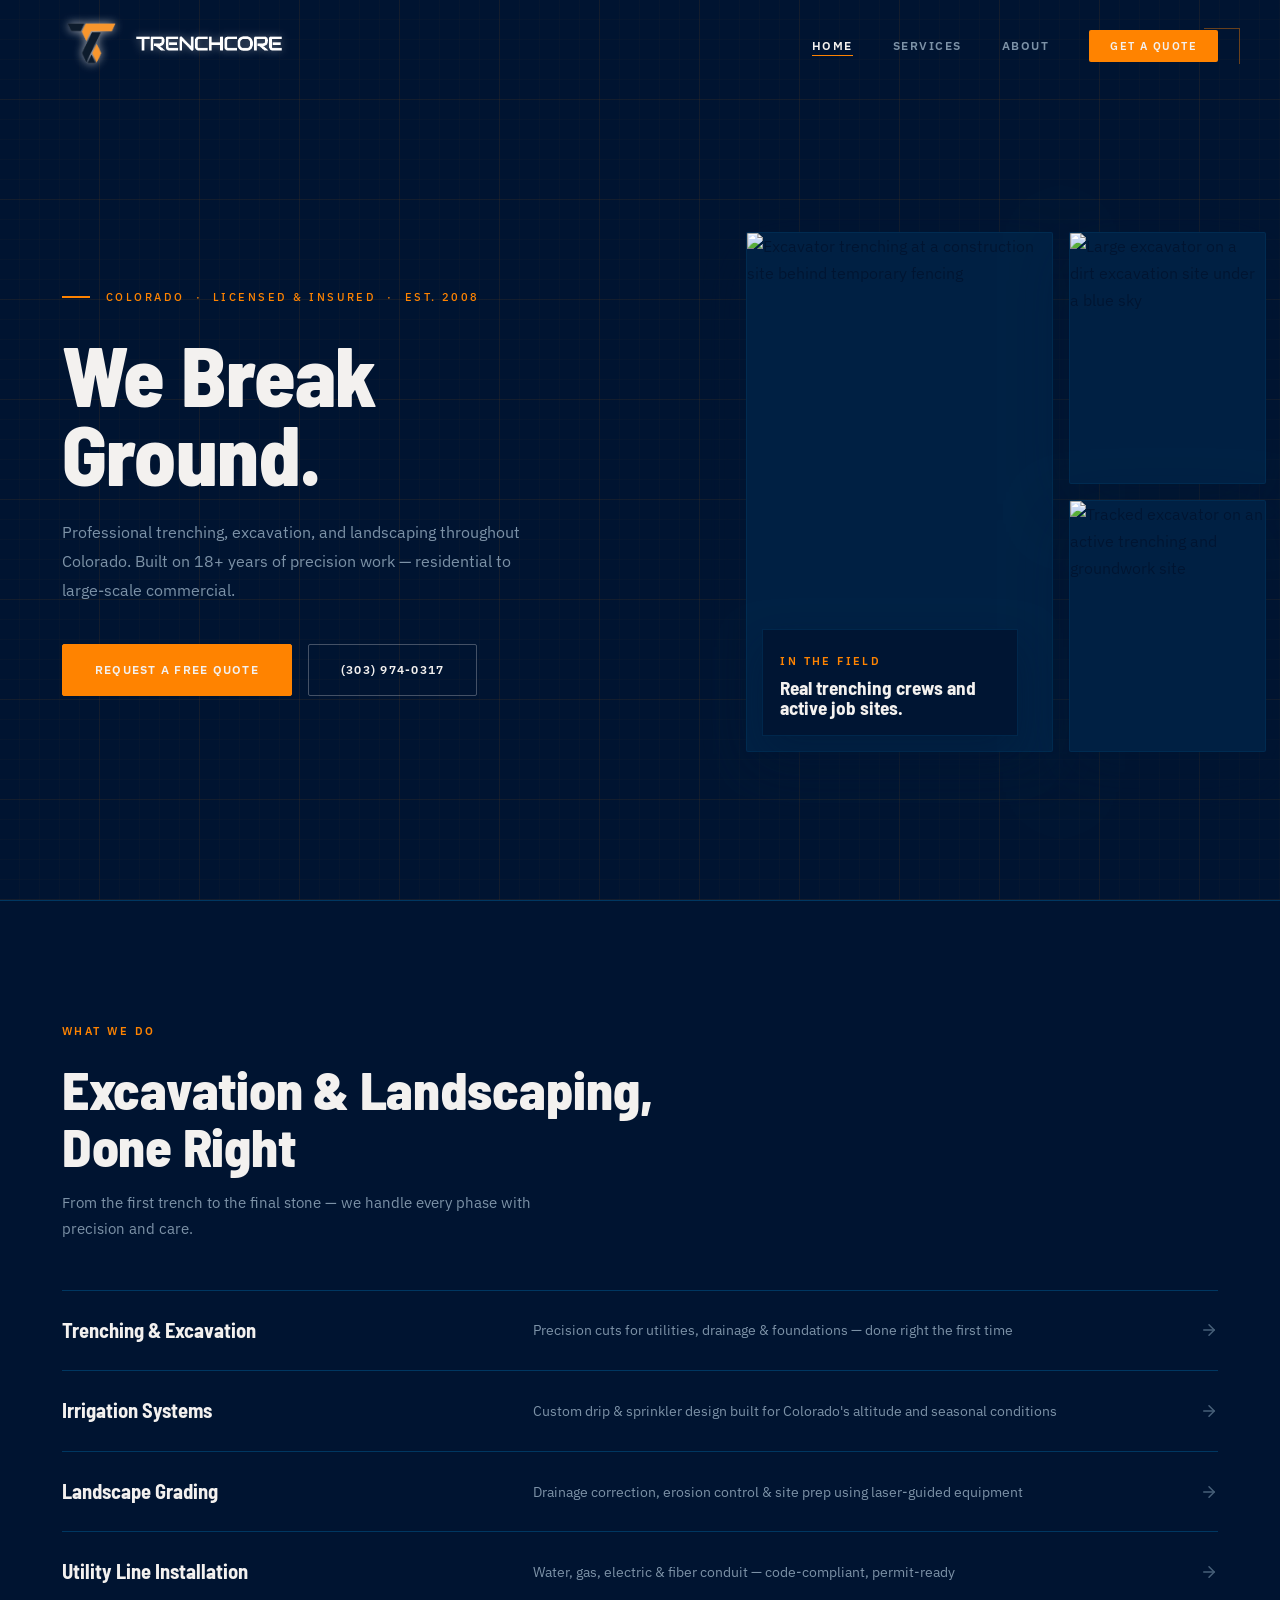
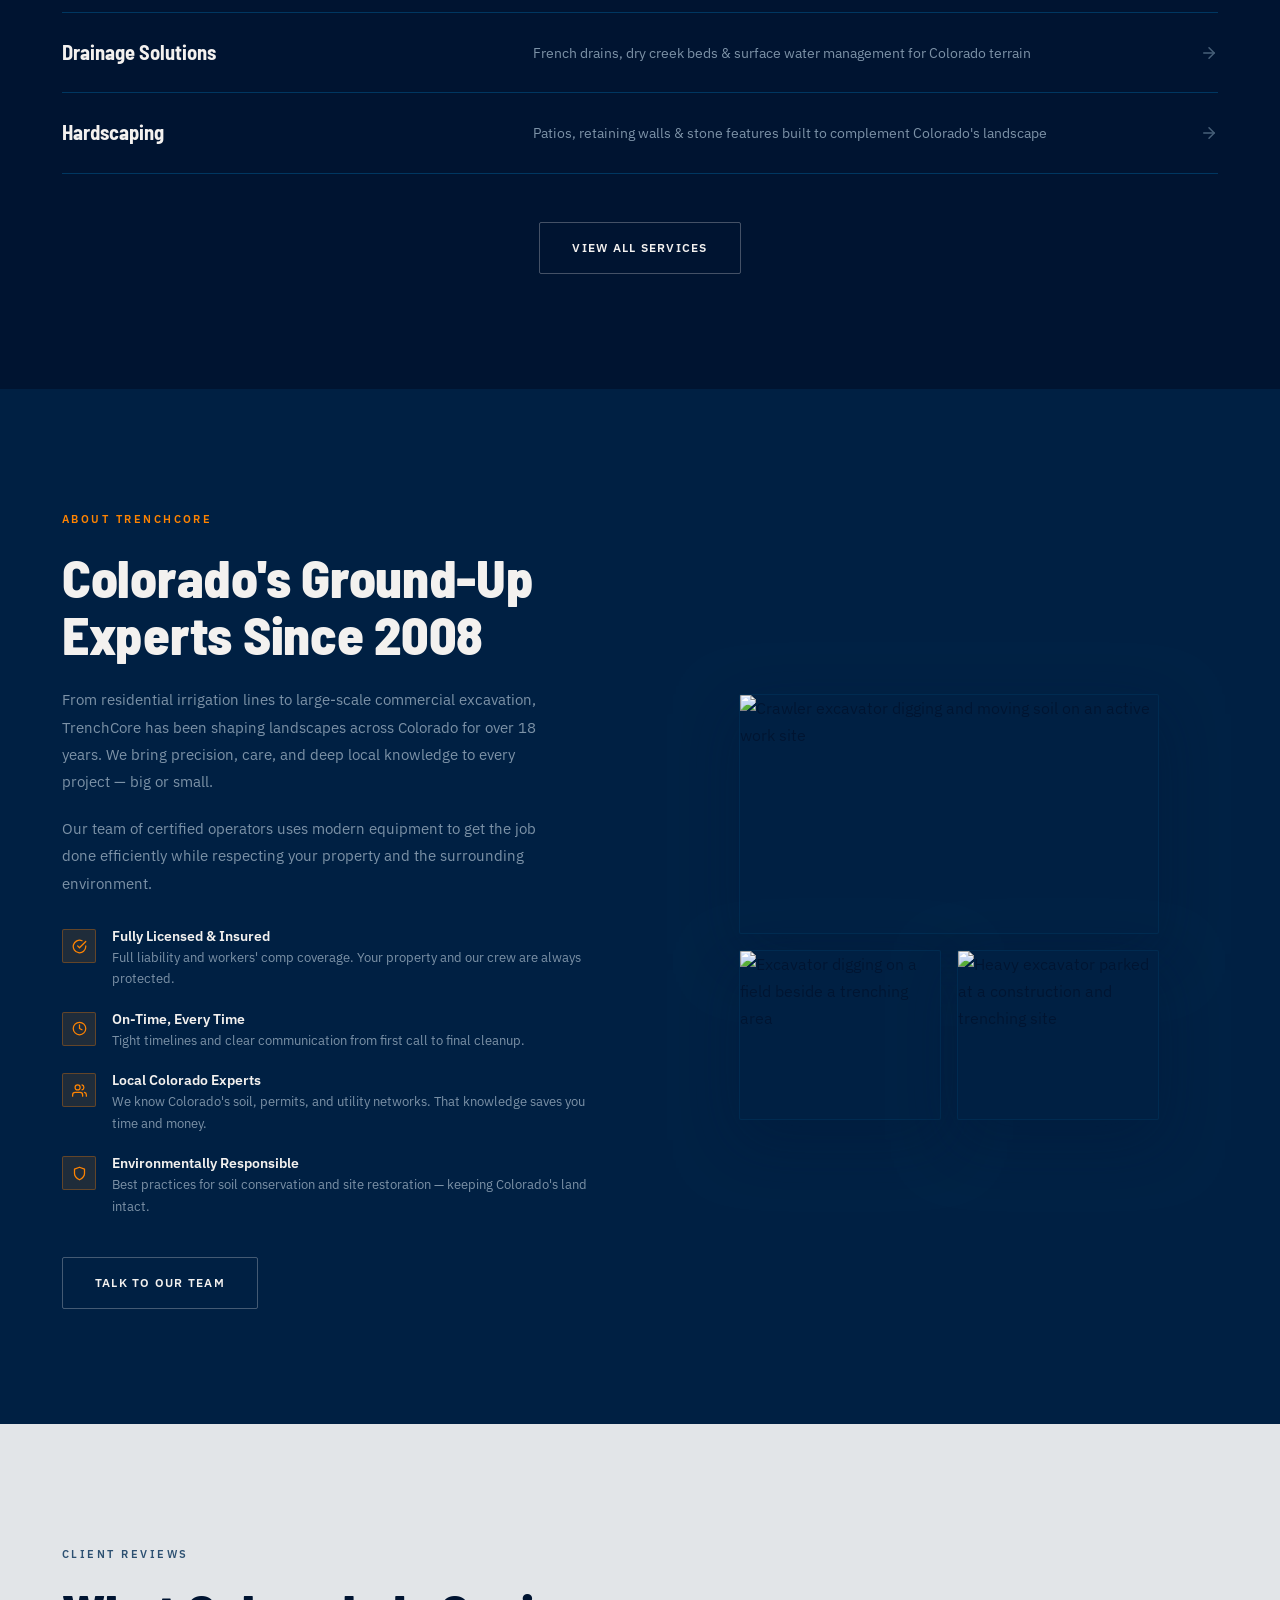
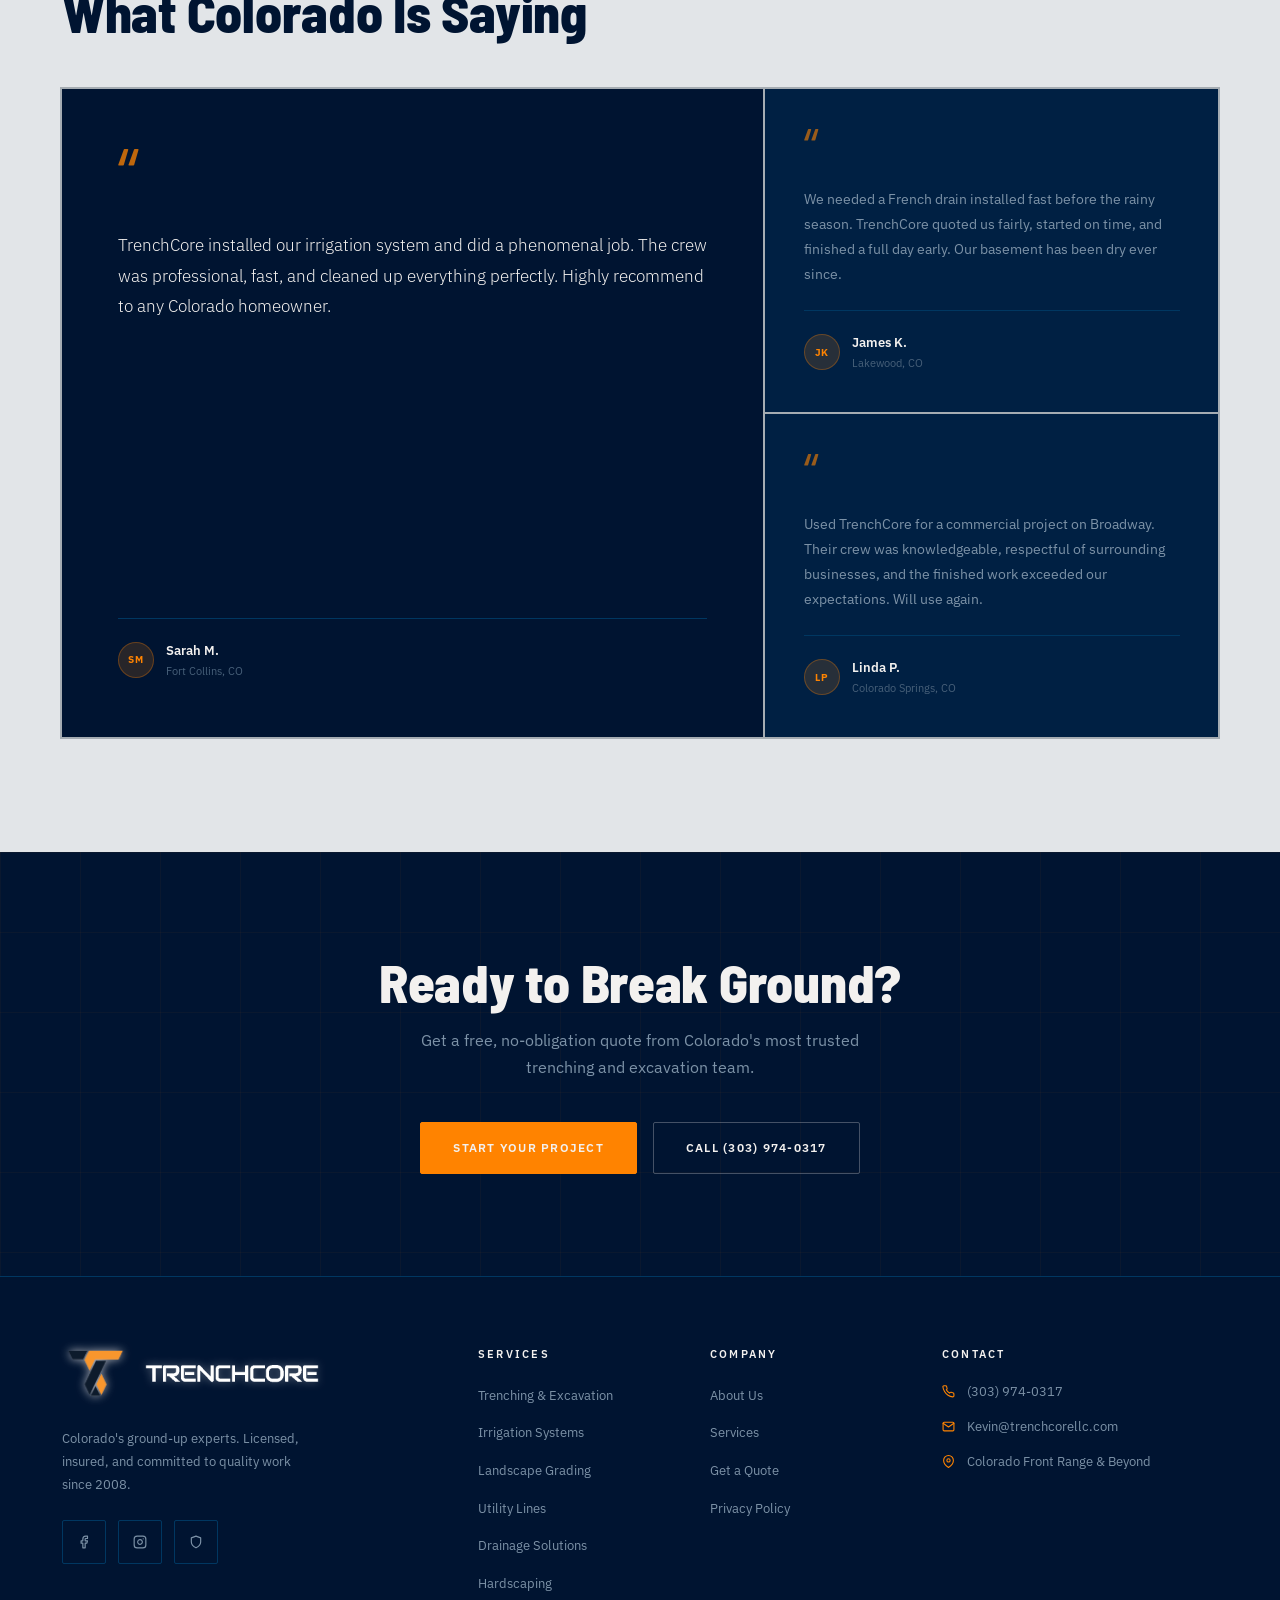
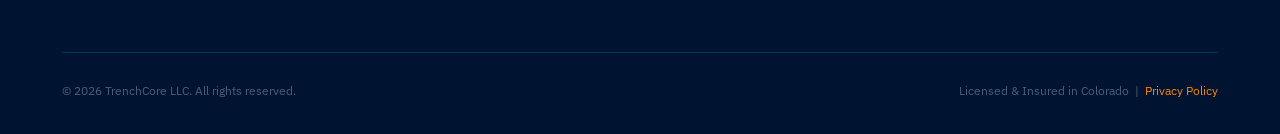
==== commit 84624a2c: "Fix mobile layout and add .nojekyll for GitHub Pages - Mobile hero: show only the main photo (hide s" ====
--- a/index.html
+++ b/index.html
@@ -406,7 +406,7 @@
           <h4>Company</h4>
           <ul>
             <li><a href="index.html#about">About Us</a></li>
-            <li><a href="contact.html#team">Our Team</a></li>
+            <li><a href="services.html">Services</a></li>
             <li><a href="contact.html">Get a Quote</a></li>
             <li><a href="privacy-policy.html">Privacy Policy</a></li>
           </ul>
--- a/styles.css
+++ b/styles.css
@@ -1666,6 +1666,92 @@
   padding: clamp(5rem, 9vw, 8rem) 0;
 }
 
+.service-area-section {
+  background:
+    linear-gradient(180deg, oklch(92% 0.005 248) 0%, oklch(88% 0.008 248) 100%);
+  padding: clamp(5rem, 9vw, 8rem) 0;
+  border-top: 1px solid oklch(33% 0.09 248 / 0.08);
+}
+
+.service-area-grid {
+  display: grid;
+  grid-template-columns: repeat(3, 1fr);
+  gap: 2px;
+  background: oklch(33% 0.09 248 / 0.14);
+  outline: 1px solid oklch(33% 0.09 248 / 0.14);
+}
+
+.service-area-card {
+  background: var(--chalk);
+  padding: 2.25rem 2rem;
+  min-height: 100%;
+}
+
+.service-area-card-label {
+  display: inline-block;
+  margin-bottom: 1rem;
+  font-size: 0.68rem;
+  font-weight: 600;
+  letter-spacing: 0.16em;
+  text-transform: uppercase;
+  color: var(--steel-dim);
+}
+
+.service-area-card h3 {
+  color: var(--ink-text);
+  margin-bottom: 1rem;
+}
+
+.service-area-list {
+  list-style: none;
+  display: grid;
+  gap: 0.7rem;
+}
+
+.service-area-list li {
+  position: relative;
+  padding-left: 1rem;
+  color: var(--ink-text-mid);
+  line-height: 1.6;
+}
+
+.service-area-list li::before {
+  content: '';
+  position: absolute;
+  left: 0;
+  top: 0.72rem;
+  width: 0.36rem;
+  height: 0.36rem;
+  background: var(--steel);
+}
+
+.service-area-note {
+  margin-top: 2rem;
+  padding: 1.35rem 1.5rem;
+  background: var(--ink);
+  color: var(--chalk);
+  border-left: 2px solid var(--steel);
+}
+
+.service-area-note strong {
+  display: block;
+  margin-bottom: 0.45rem;
+  font-family: var(--font-display);
+  font-size: 1.1rem;
+  letter-spacing: 0.01em;
+}
+
+.service-area-note p {
+  color: var(--smoke);
+  max-width: 760px;
+}
+
+.service-area-note a {
+  color: var(--chalk);
+  text-decoration: underline;
+  text-underline-offset: 0.16em;
+}
+
 .section-header {
   margin-bottom: 3.5rem;
 }
@@ -1904,6 +1990,7 @@
   }
 
   .team-grid { grid-template-columns: repeat(2, 1fr); }
+  .service-area-grid { grid-template-columns: 1fr; }
 
   .hero-stats-inner { grid-template-columns: repeat(2, 1fr); }
 
@@ -1923,6 +2010,7 @@
 @media (max-width: 640px) {
   .container { padding: 0 1.25rem; }
 
+  /* — Navigation — */
   .nav-links {
     position: fixed;
     top: 0; right: 0;
@@ -1937,6 +2025,7 @@
     transition: transform 0.45s var(--ease-out);
     z-index: 99;
     border-left: 1px solid var(--ink-border);
+    overflow-y: auto;
   }
 
   .nav-links.open { transform: translateX(0); }
@@ -1963,61 +2052,74 @@
 
   .nav-toggle { display: flex; }
 
+  /* — Hero — */
   .hero h1 { line-height: 1; }
 
-  .hero-actions {
-    flex-direction: column;
-  }
-
-  .hero-actions .btn {
-    width: 100%;
-    justify-content: center;
-  }
-
-  .hero-photo-stack {
-    grid-template-columns: 1fr;
-  }
-
-  .hero-photo-main,
-  .hero-photo-small {
-    min-height: 220px;
-  }
-
-  .hero-photo-badge {
-    position: static;
-    max-width: none;
-    margin-top: 0.25rem;
-  }
-
+  .hero-actions { flex-direction: column; }
+  .hero-actions .btn { width: 100%; justify-content: center; }
+
+  /* Show only the main photo — 3 stacked photos is too much on mobile */
+  .hero-photo-layout { grid-template-columns: 1fr; }
+  .hero-photo-stack  { display: none; }
+  .hero-photo-badge  { display: none; }
+
+  .hero-photo-main {
+    min-height: 0;
+    height: clamp(200px, 52vw, 260px);
+  }
+
+  /* — About — */
+  /* Show only the wide photo; hide the two smaller ones */
   .about-photo-grid {
     grid-template-columns: 1fr;
-    grid-template-rows: repeat(3, 180px);
-  }
-
-  .about-photo-wide {
-    grid-column: auto;
-  }
-
+    grid-template-rows: clamp(180px, 50vw, 240px);
+    max-width: 100%;
+  }
+
+  .about-photo-wide { grid-column: 1; }
+
+  .about-photo-left,
+  .about-photo-right { display: none; }
+
+  /* — Services home list — */
   .service-list { border-top: none; }
 
   .service-row {
     flex-wrap: wrap;
-    gap: 0.4rem;
-  }
-
-  .service-row-name { width: 100%; flex-shrink: unset; }
-  .service-row-desc { width: 100%; }
-  .service-row-arrow { align-self: center; }
-
+    gap: 0.3rem;
+    padding: 1.25rem 0;
+  }
+
+  .service-row-name {
+    width: 100%;
+    flex-shrink: unset;
+  }
+
+  .service-row-desc {
+    width: 100%;
+    flex: none;
+    font-size: 0.82rem;
+  }
+
+  .service-row-arrow { align-self: flex-end; }
+
+  /* — Services detail grid & process — */
   .services-grid-full,
-  .process-steps {
-    grid-template-columns: 1fr;
-  }
-
-  .testimonials-stack {
-    flex-direction: column;
-  }
-
+  .process-steps { grid-template-columns: 1fr; }
+
+  .service-detail-card { padding: 2.2rem 1.75rem; }
+  .process-step        { padding: 2rem 1.75rem; }
+
+  /* — Testimonials — */
+  .testimonials-stack  { flex-direction: column; }
+  .testimonial-lead    { padding: 2rem 1.5rem; }
+  .testimonial-compact { padding: 1.75rem 1.5rem; }
+
+  /* — CTA — */
+  .cta-actions { flex-direction: column; align-items: stretch; }
+  .cta-actions .btn { text-align: center; justify-content: center; }
+
+  /* — Footer — */
   .footer-grid { grid-template-columns: 1fr; gap: 2rem; }
 
   .footer-bottom {
@@ -2026,13 +2128,29 @@
     gap: 0.5rem;
   }
 
-  .form-grid { grid-template-columns: 1fr; }
-
-  .quote-form-wrap { padding: 2rem 1.5rem; }
-
-  .team-grid { grid-template-columns: 1fr; }
-
-  .checkbox-group { flex-direction: column; gap: 0.5rem; }
-
-  .hero-stats-inner { grid-template-columns: repeat(2, 1fr); }
-}
+  /* — Forms — */
+  .form-grid         { grid-template-columns: 1fr; }
+  .quote-form-wrap   { padding: 2rem 1.5rem; }
+  .checkbox-group    { flex-direction: column; gap: 0.5rem; }
+
+  /* — Team / misc — */
+  .team-grid         { grid-template-columns: 1fr; }
+  .service-area-card { padding: 1.75rem 1.35rem; }
+  .service-area-note { padding: 1.2rem 1.25rem; }
+
+  /* — Stats — */
+  .hero-stats-inner  { grid-template-columns: repeat(2, 1fr); }
+
+  /* — Section spacing — */
+  .section-intro { margin-bottom: 2rem; }
+  .section-header { margin-bottom: 2.5rem; }
+}
+
+/* Extra-small screens (≤ 390px) */
+@media (max-width: 390px) {
+  .service-detail-card { padding: 1.75rem 1.25rem; }
+  .process-step        { padding: 1.75rem 1.25rem; }
+  .testimonial-lead    { padding: 1.75rem 1.25rem; }
+  .testimonial-compact { padding: 1.5rem 1.25rem; }
+  .quote-form-wrap     { padding: 1.75rem 1.1rem; }
+}
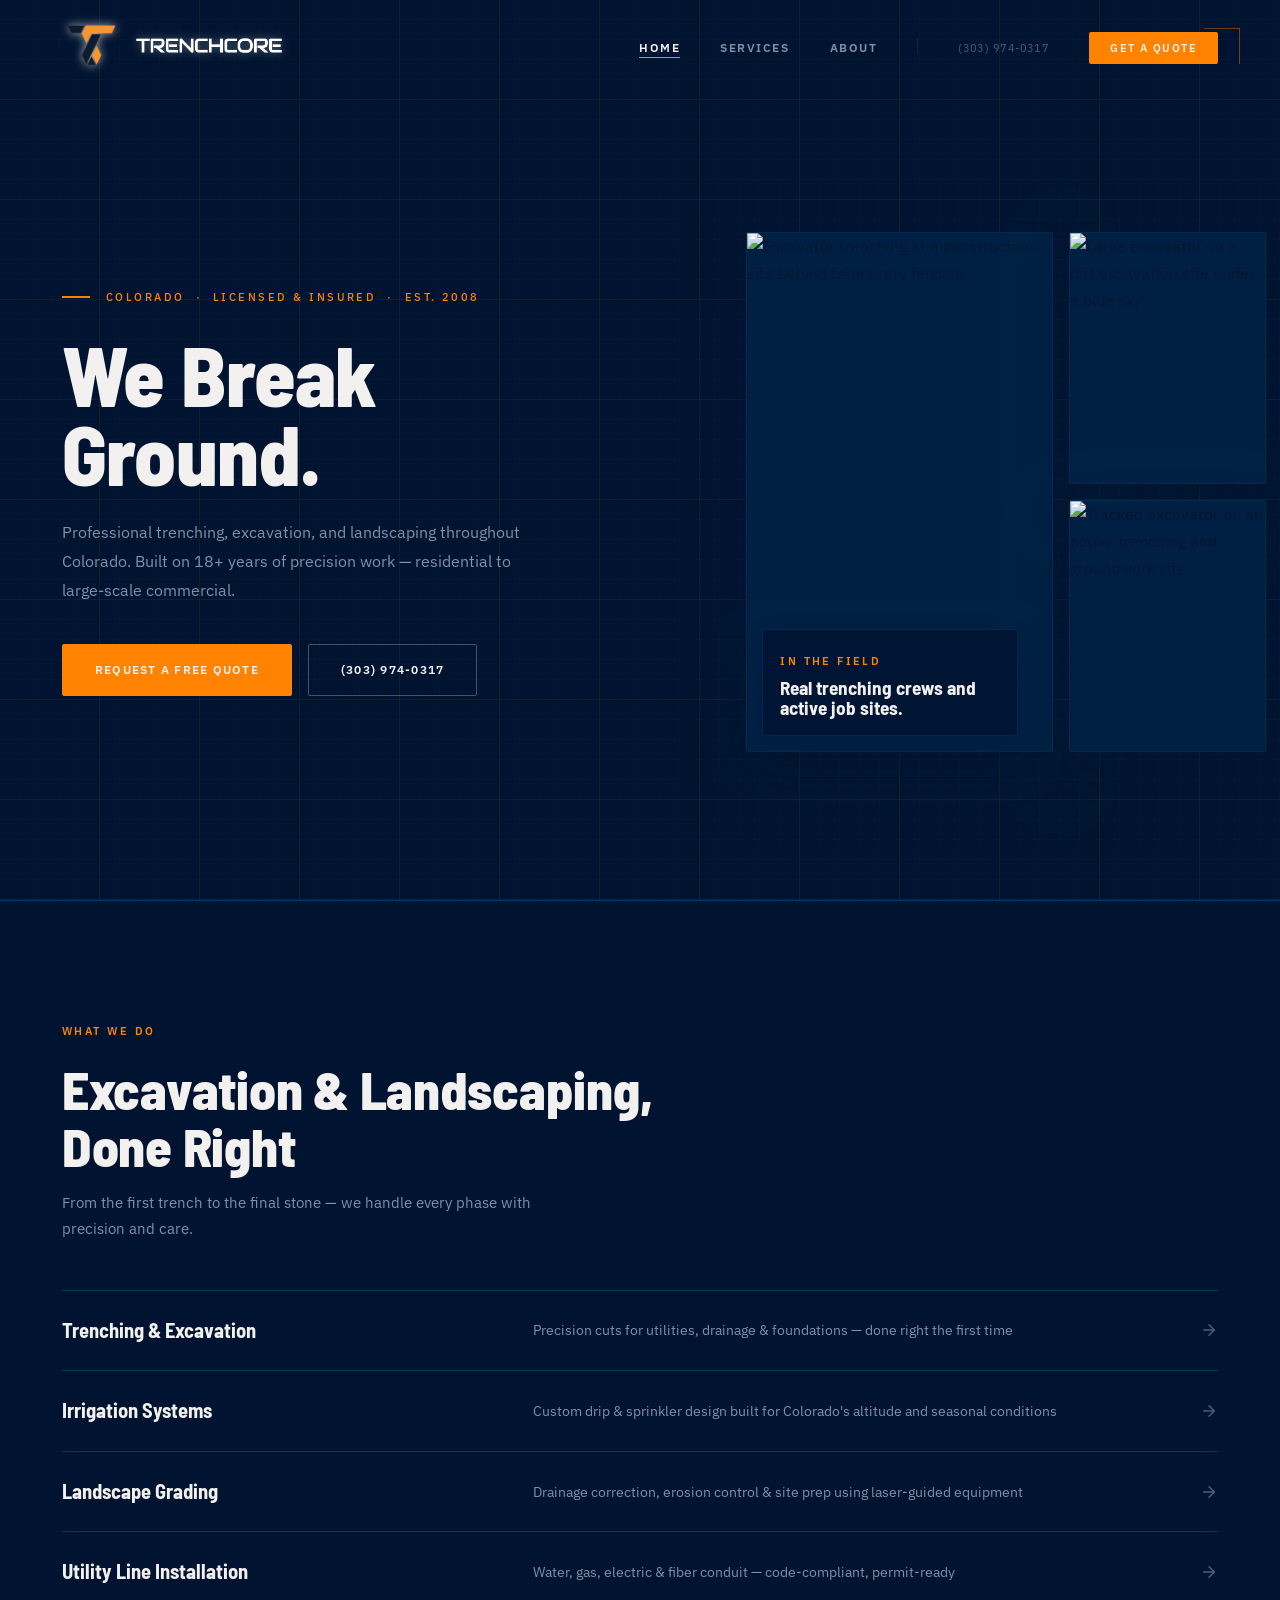
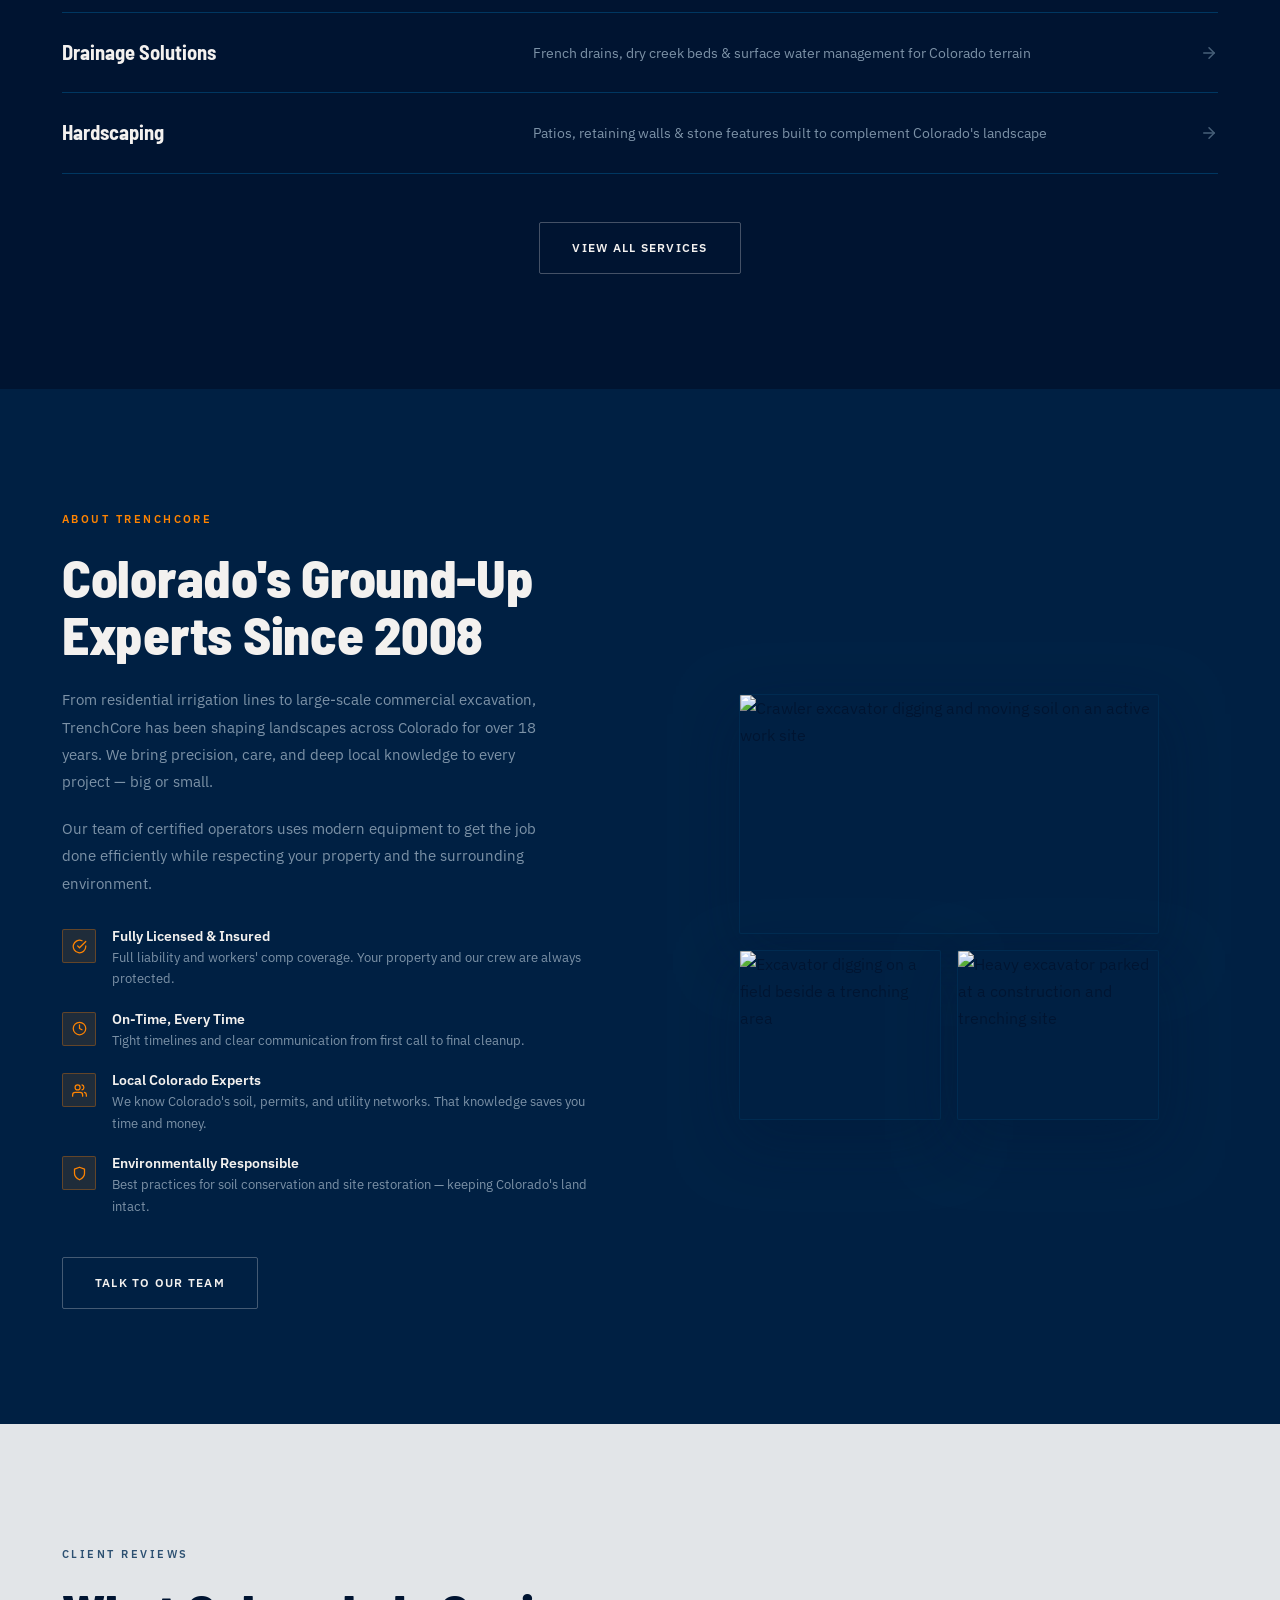
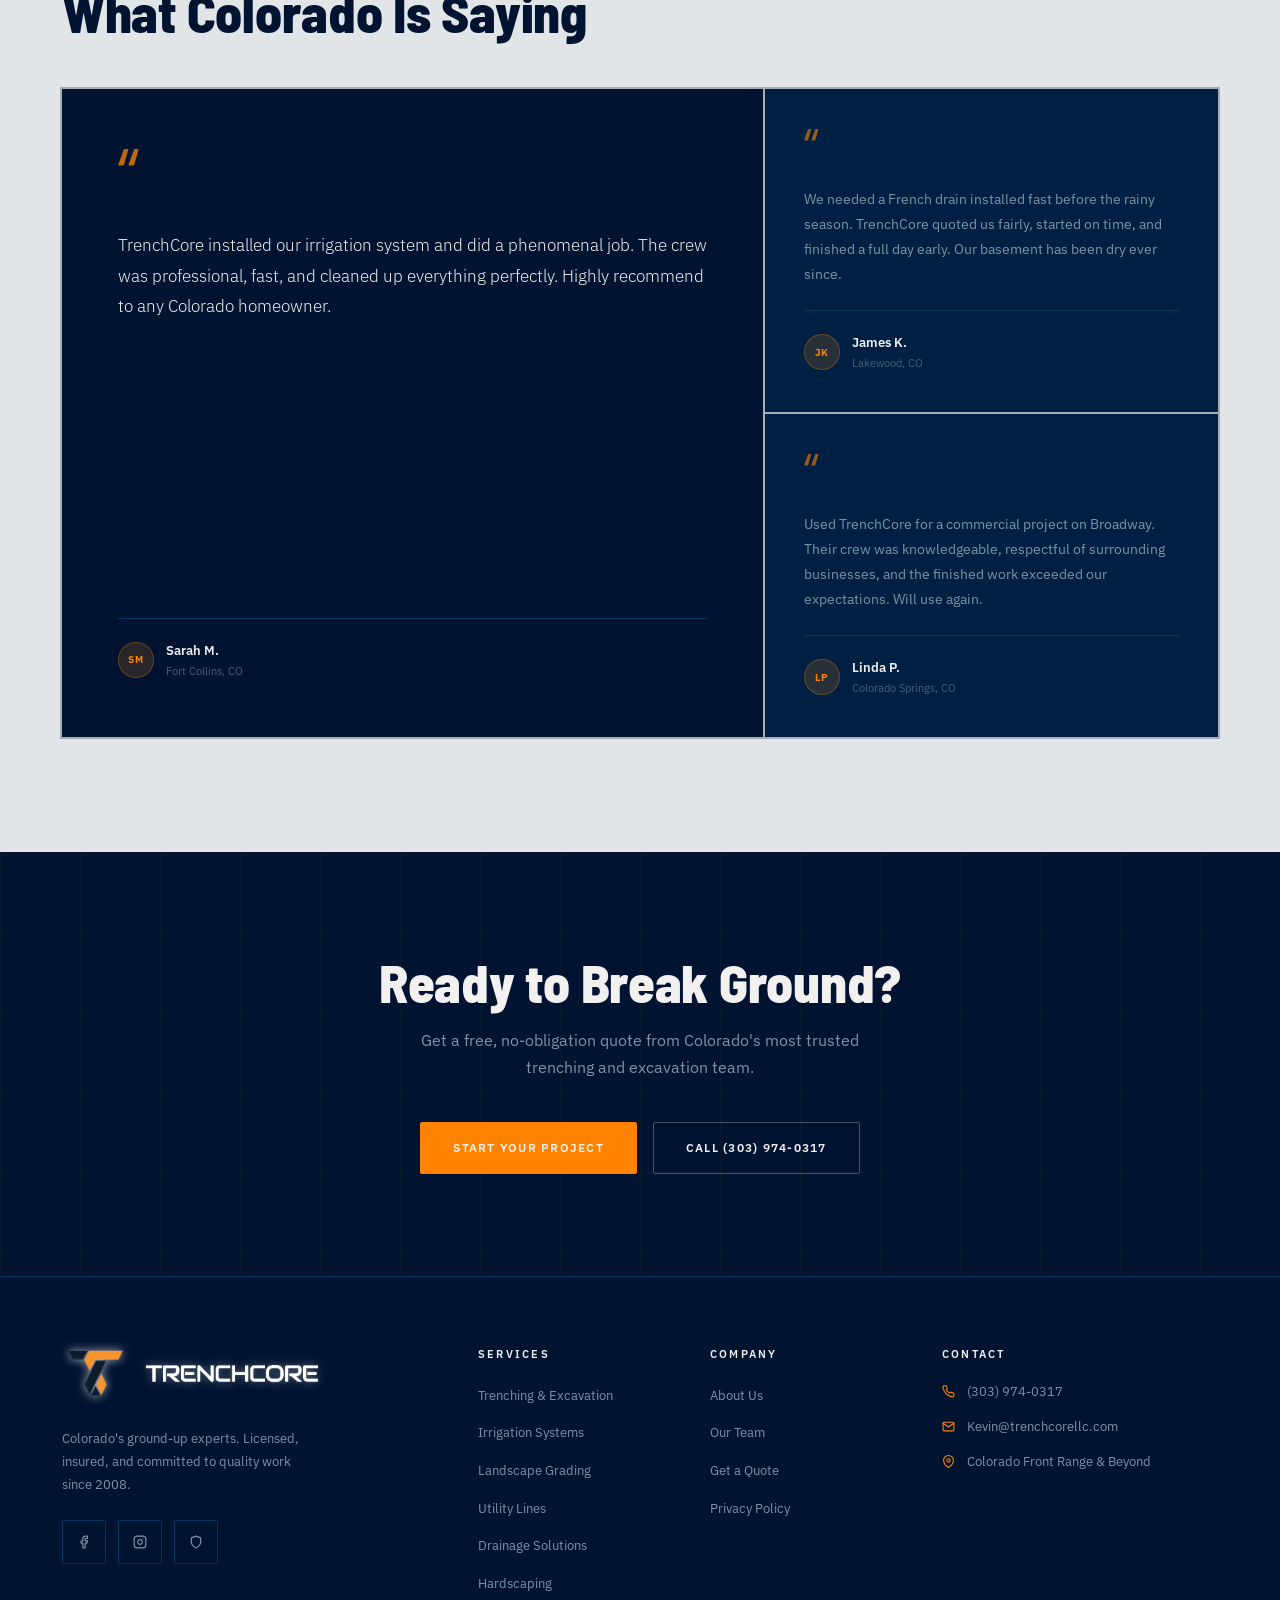
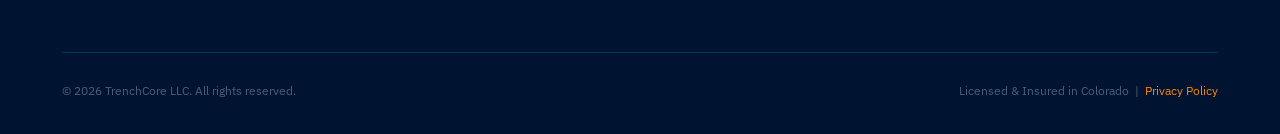
==== commit 2c8aa8a1: "Add About page, redesign nav, fix hero eyebrow overlap on mobile Nav: - Orange 2px accent stripe app" ====
--- a/index.html
+++ b/index.html
@@ -24,7 +24,9 @@
       <ul class="nav-links">
         <li><a href="index.html">Home</a></li>
         <li><a href="services.html">Services</a></li>
-        <li><a href="index.html#about">About</a></li>
+        <li><a href="about.html">About</a></li>
+        <li class="nav-sep" aria-hidden="true"></li>
+        <li><a href="tel:+13039740317" class="nav-phone">(303) 974-0317</a></li>
         <li><a href="contact.html" class="nav-cta">Get a Quote</a></li>
       </ul>
       <button class="nav-toggle" aria-label="Toggle menu" aria-expanded="false">
@@ -405,8 +407,8 @@
         <div class="footer-col">
           <h4>Company</h4>
           <ul>
-            <li><a href="index.html#about">About Us</a></li>
-            <li><a href="services.html">Services</a></li>
+            <li><a href="about.html">About Us</a></li>
+            <li><a href="about.html#team">Our Team</a></li>
             <li><a href="contact.html">Get a Quote</a></li>
             <li><a href="privacy-policy.html">Privacy Policy</a></li>
           </ul>
--- a/styles.css
+++ b/styles.css
@@ -223,7 +223,9 @@
   top: 0; left: 0; right: 0;
   z-index: 100;
   padding: 1.4rem 0;
-  transition: background 0.5s var(--ease-out), padding 0.5s var(--ease-out), box-shadow 0.5s var(--ease-out);
+  border-top: 2px solid transparent;
+  transition: background 0.5s var(--ease-out), padding 0.5s var(--ease-out),
+              box-shadow 0.5s var(--ease-out), border-color 0.5s var(--ease-out);
 }
 
 .nav.scrolled {
@@ -231,7 +233,8 @@
   backdrop-filter: blur(12px);
   -webkit-backdrop-filter: blur(12px);
   padding: 0.85rem 0;
-  box-shadow: 0 1px 0 oklch(74% 0.19 55 / 0.15);
+  border-top-color: var(--steel);
+  box-shadow: 0 1px 0 oklch(74% 0.19 55 / 0.12);
 }
 
 .nav-inner {
@@ -310,6 +313,28 @@
 }
 .nav-cta:hover { background: var(--steel-light) !important; }
 .nav-cta::after { display: none !important; }
+
+/* Thin vertical divider between nav links and CTA */
+.nav-sep {
+  width: 1px;
+  height: 16px;
+  background: oklch(33% 0.09 248 / 0.55);
+  flex-shrink: 0;
+  pointer-events: none;
+  list-style: none;
+}
+
+/* Phone number in nav — subtle secondary action */
+.nav-phone {
+  font-size: 0.7rem !important;
+  font-weight: 400 !important;
+  color: var(--smoke-dim) !important;
+  letter-spacing: 0.04em !important;
+  text-transform: none !important;
+  transition: color 0.25s !important;
+}
+.nav-phone:hover { color: var(--chalk) !important; }
+.nav-phone::after { display: none !important; }
 
 .nav-toggle {
   display: none;
@@ -2052,20 +2077,55 @@
 
   .nav-toggle { display: flex; }
 
+  /* — Nav mobile — */
+  .nav-sep { display: none; }
+
+  /* Phone shows as a regular drawer link on mobile */
+  .nav-phone {
+    font-size: 1rem !important;
+    font-weight: 600 !important;
+    color: var(--smoke) !important;
+    letter-spacing: 0.08em !important;
+    text-transform: none !important;
+    width: 100%;
+    padding: 1rem 0;
+    border-bottom: 1px solid var(--ink-border);
+  }
+
   /* — Hero — */
   .hero h1 { line-height: 1; }
 
+  /* Push content clear of the fixed nav (nav ≈ 90px, give 55px breathing room) */
+  .hero-inner { padding-top: 8.5rem; }
+
   .hero-actions { flex-direction: column; }
   .hero-actions .btn { width: 100%; justify-content: center; }
 
-  /* Show only the main photo — 3 stacked photos is too much on mobile */
+  /* Text first on mobile — override the tablet order: -1 */
+  .hero-visual {
+    order: 1;
+    position: relative;
+  }
+
+  /* Subtle bottom fade to blend photo into the dark background */
+  .hero-visual::after {
+    content: '';
+    position: absolute;
+    bottom: 0; left: 0; right: 0;
+    height: 55%;
+    background: linear-gradient(to bottom, transparent, var(--ink));
+    pointer-events: none;
+    z-index: 1;
+  }
+
+  /* Show only the main photo — hide stack and badge on mobile */
   .hero-photo-layout { grid-template-columns: 1fr; }
   .hero-photo-stack  { display: none; }
   .hero-photo-badge  { display: none; }
 
   .hero-photo-main {
     min-height: 0;
-    height: clamp(200px, 52vw, 260px);
+    height: clamp(160px, 45vw, 220px);
   }
 
   /* — About — */
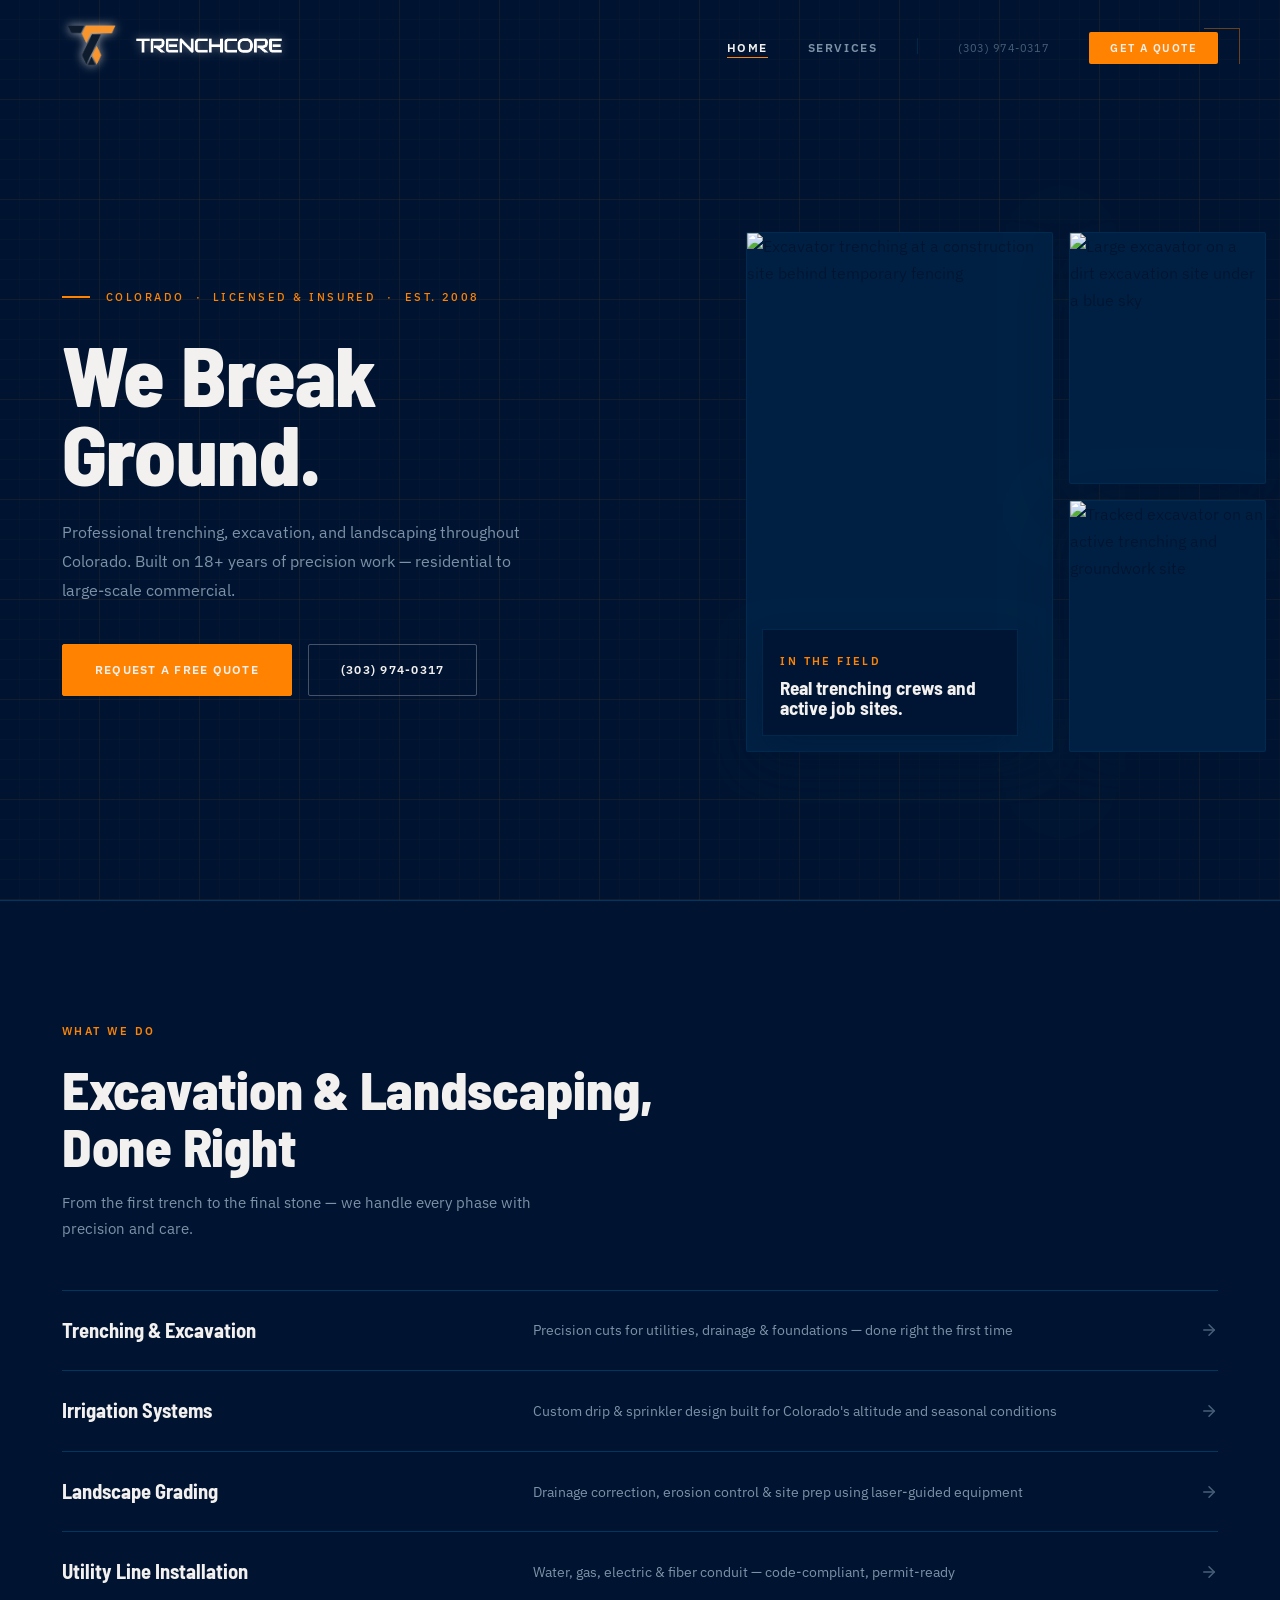
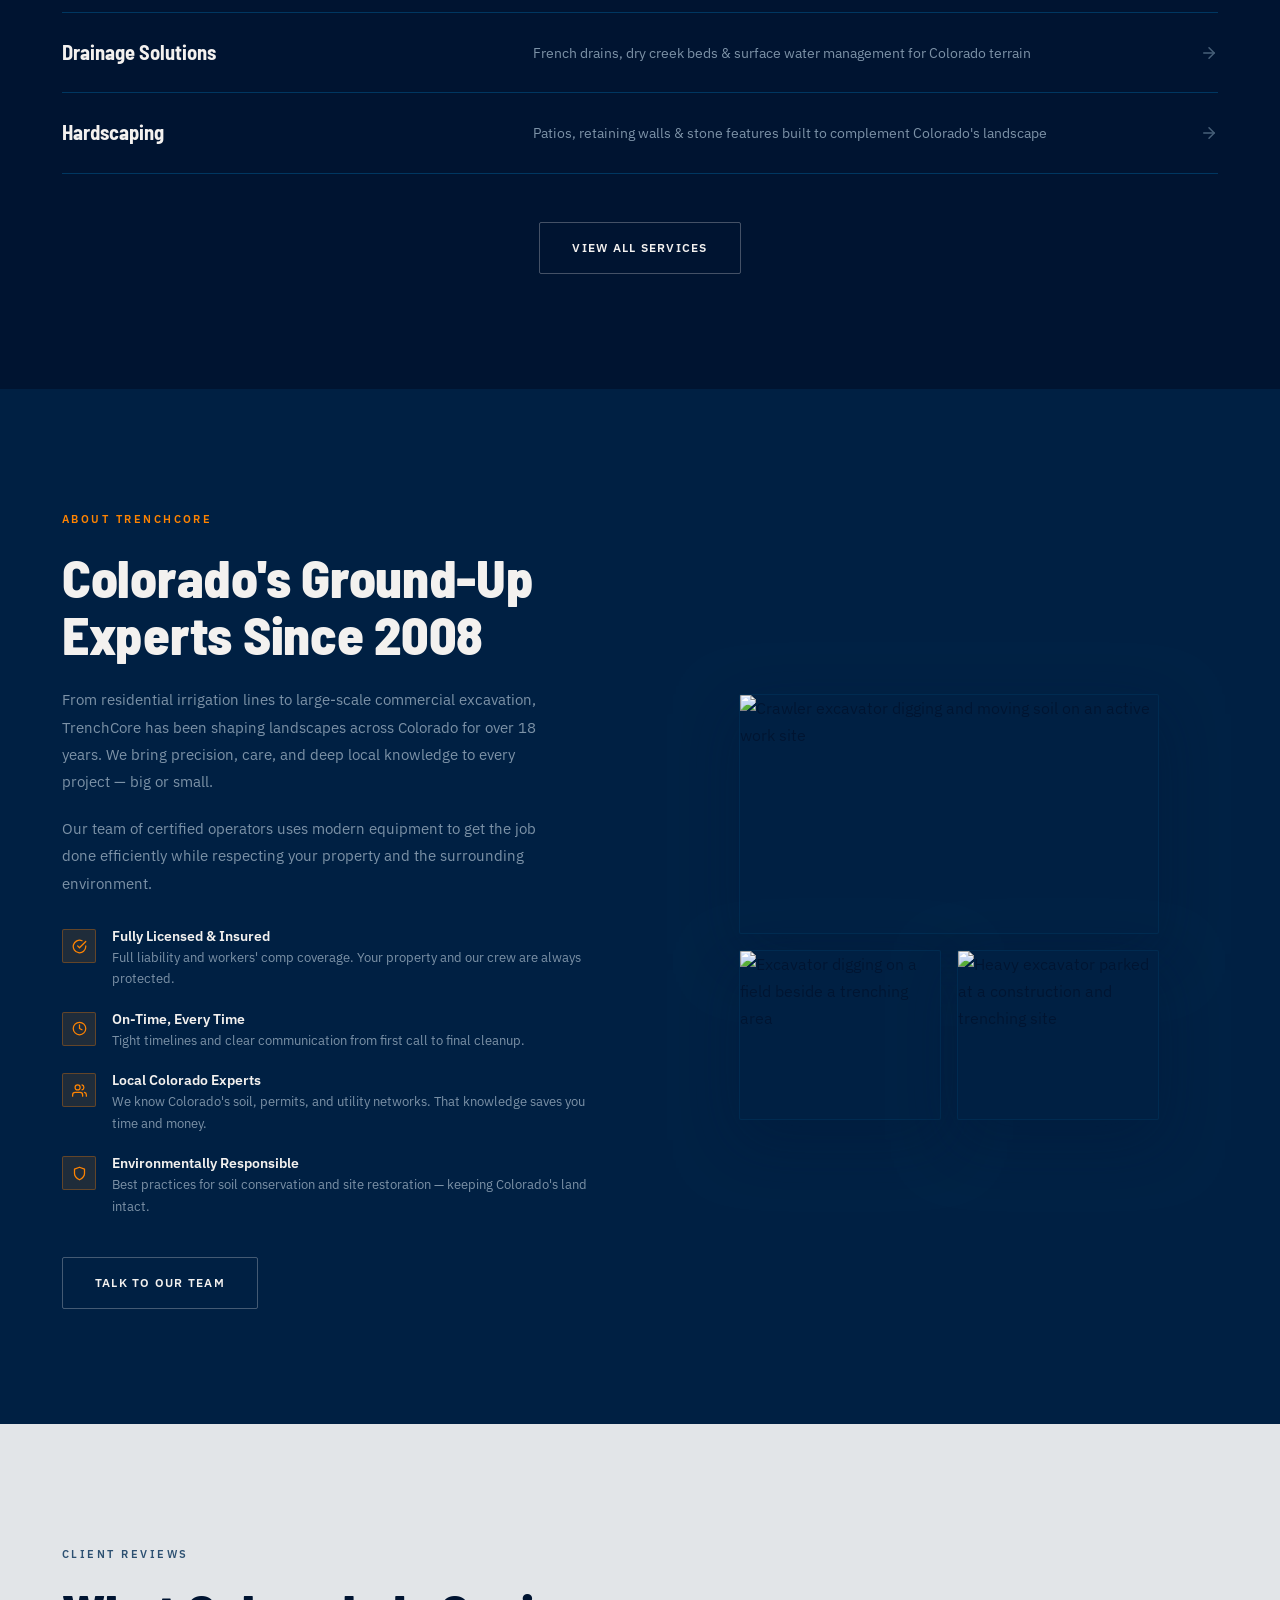
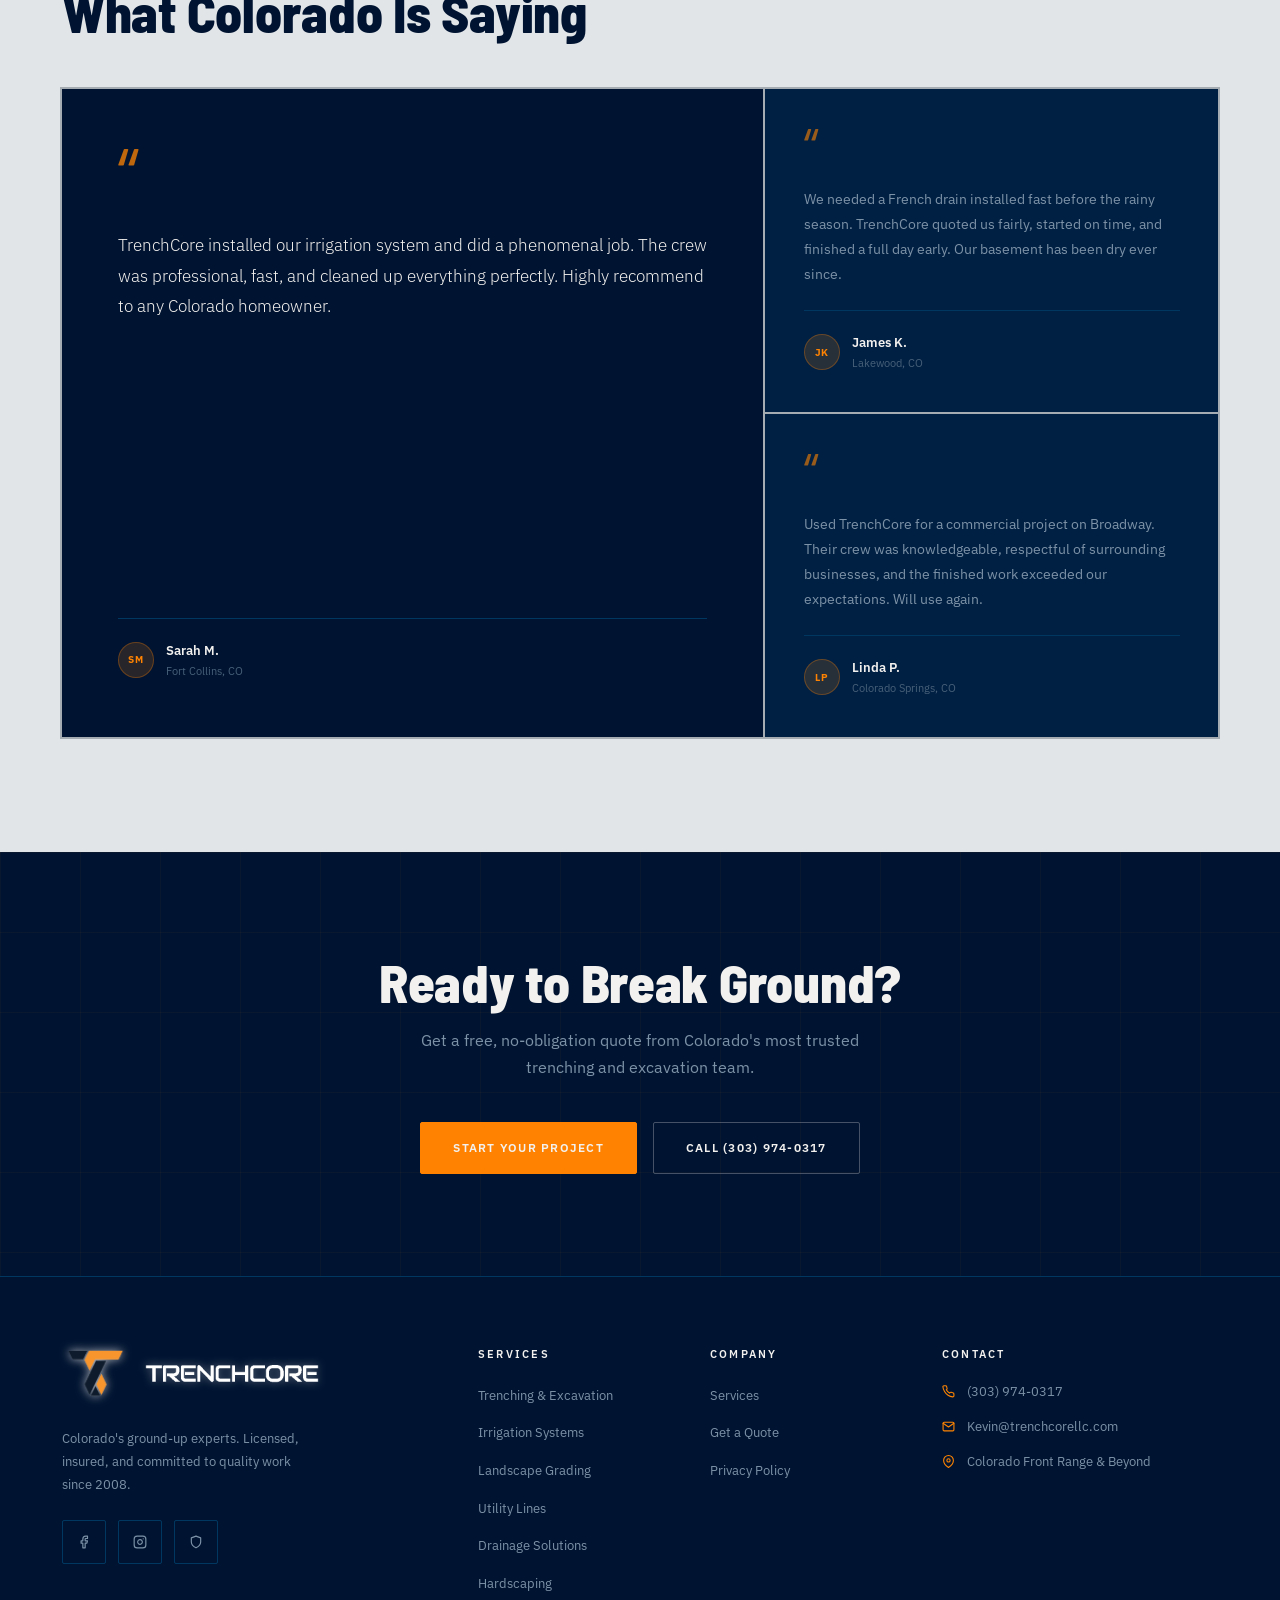
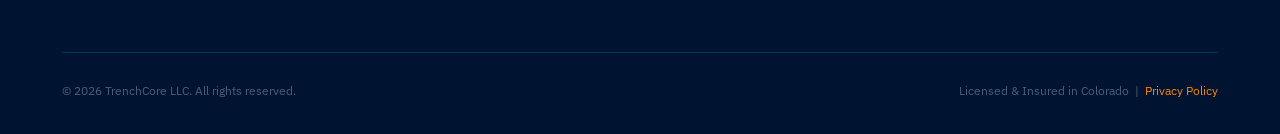
==== commit c4545fe1: "Remove About section and page entirely - Deleted about.html - Removed About nav link from all pages " ====
--- a/index.html
+++ b/index.html
@@ -24,7 +24,6 @@
       <ul class="nav-links">
         <li><a href="index.html">Home</a></li>
         <li><a href="services.html">Services</a></li>
-        <li><a href="about.html">About</a></li>
         <li class="nav-sep" aria-hidden="true"></li>
         <li><a href="tel:+13039740317" class="nav-phone">(303) 974-0317</a></li>
         <li><a href="contact.html" class="nav-cta">Get a Quote</a></li>
@@ -407,8 +406,7 @@
         <div class="footer-col">
           <h4>Company</h4>
           <ul>
-            <li><a href="about.html">About Us</a></li>
-            <li><a href="about.html#team">Our Team</a></li>
+            <li><a href="services.html">Services</a></li>
             <li><a href="contact.html">Get a Quote</a></li>
             <li><a href="privacy-policy.html">Privacy Policy</a></li>
           </ul>
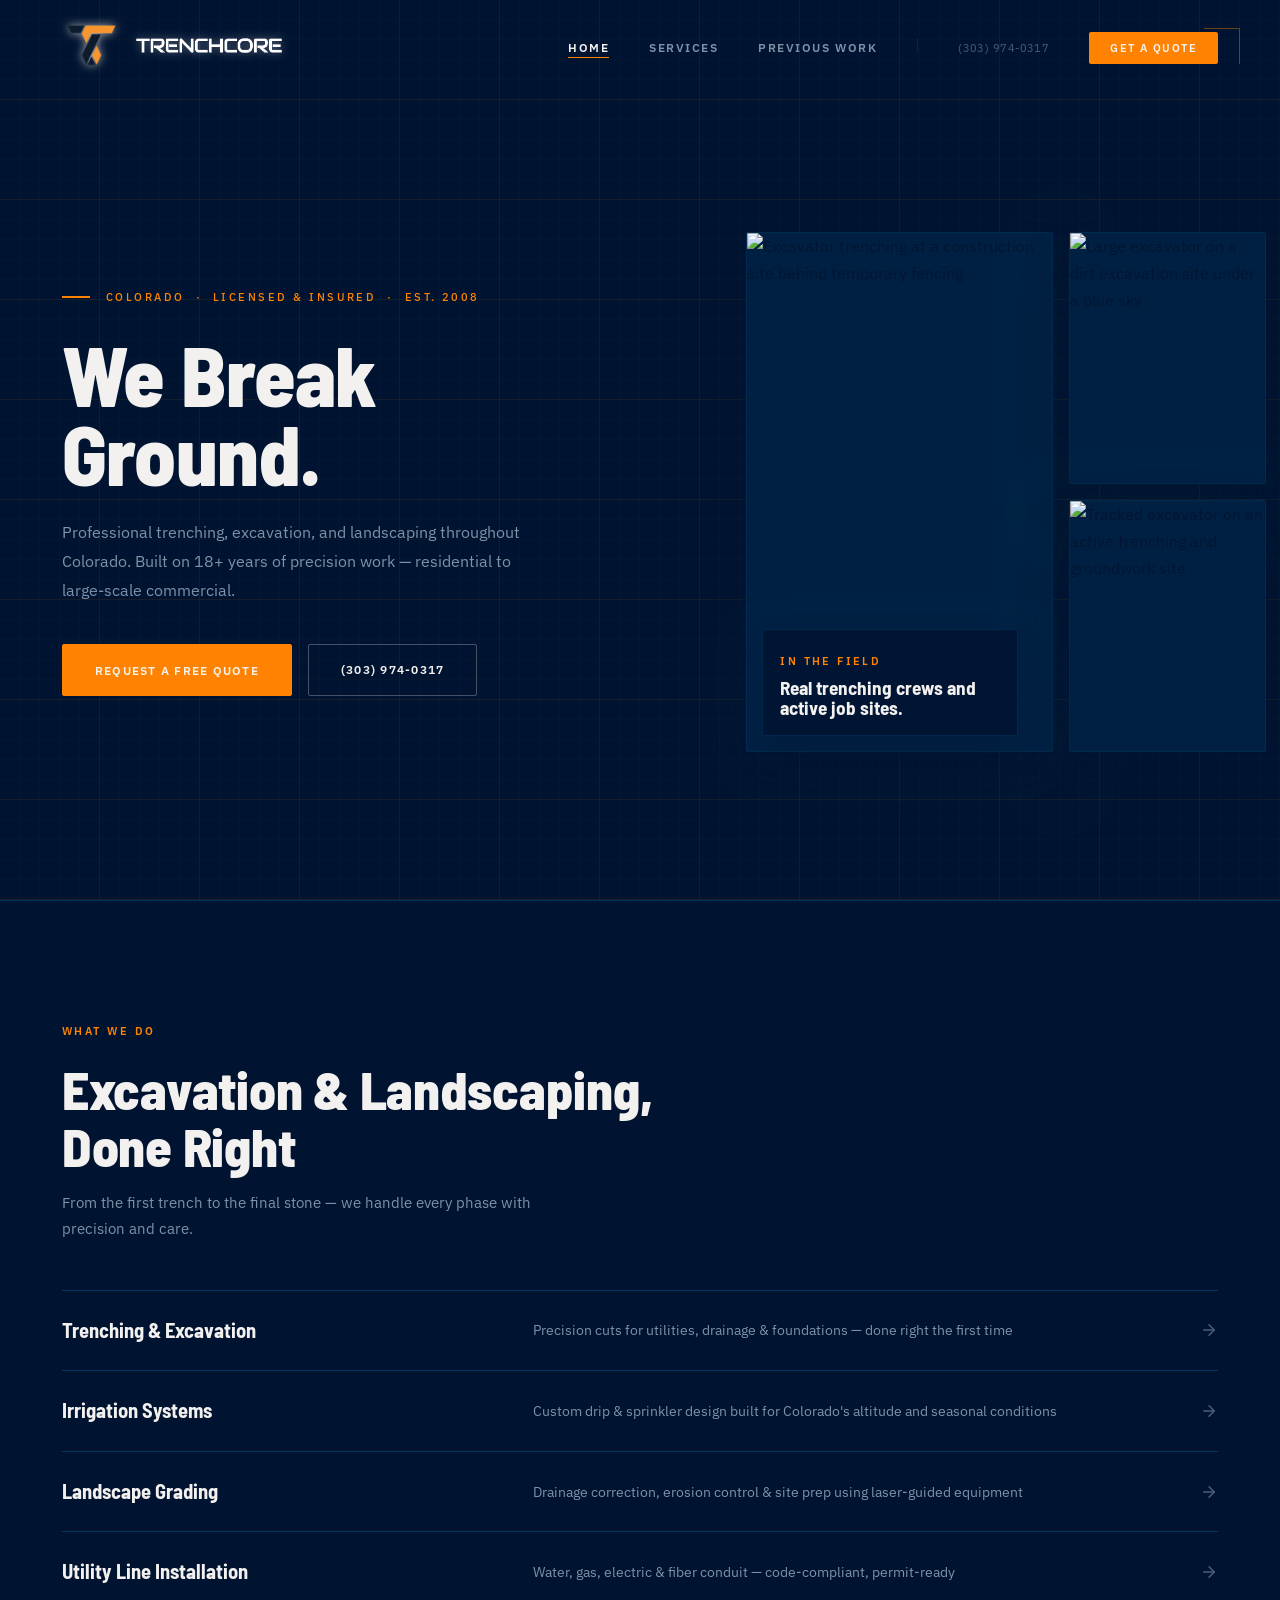
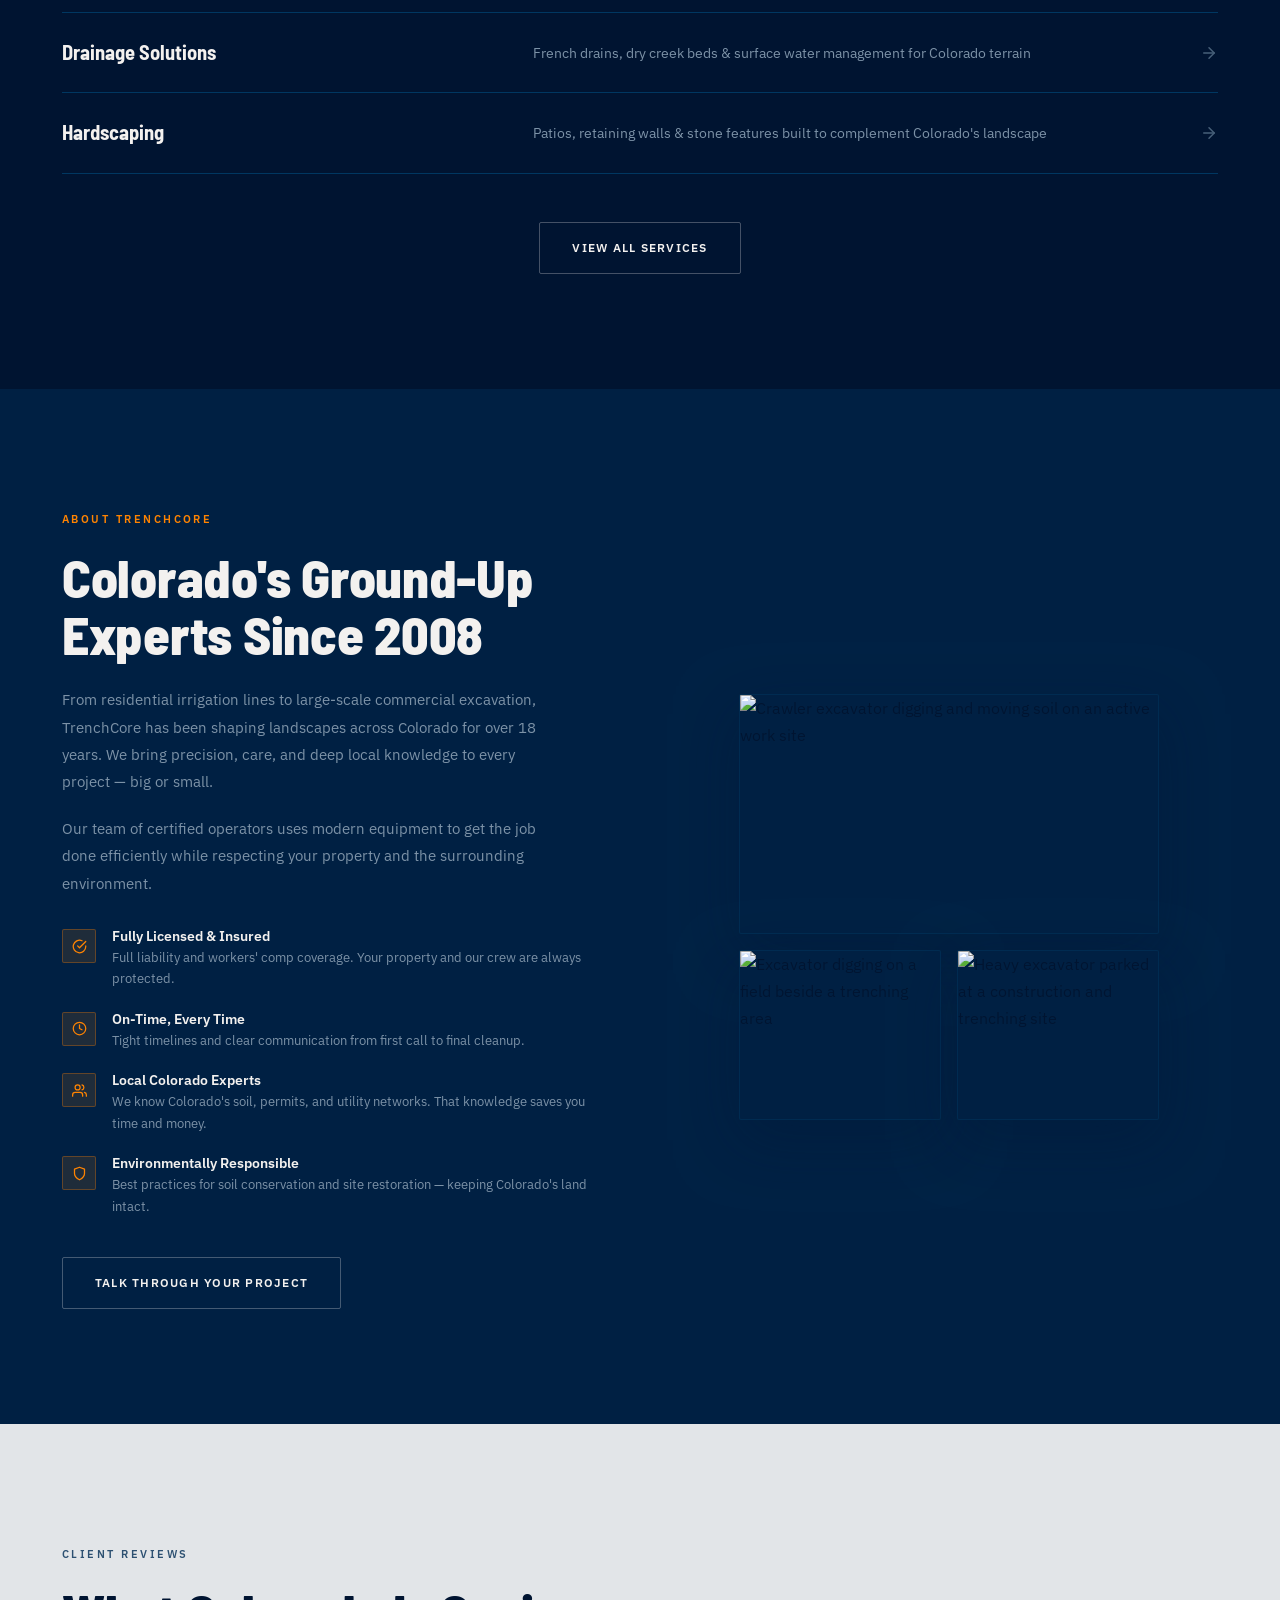
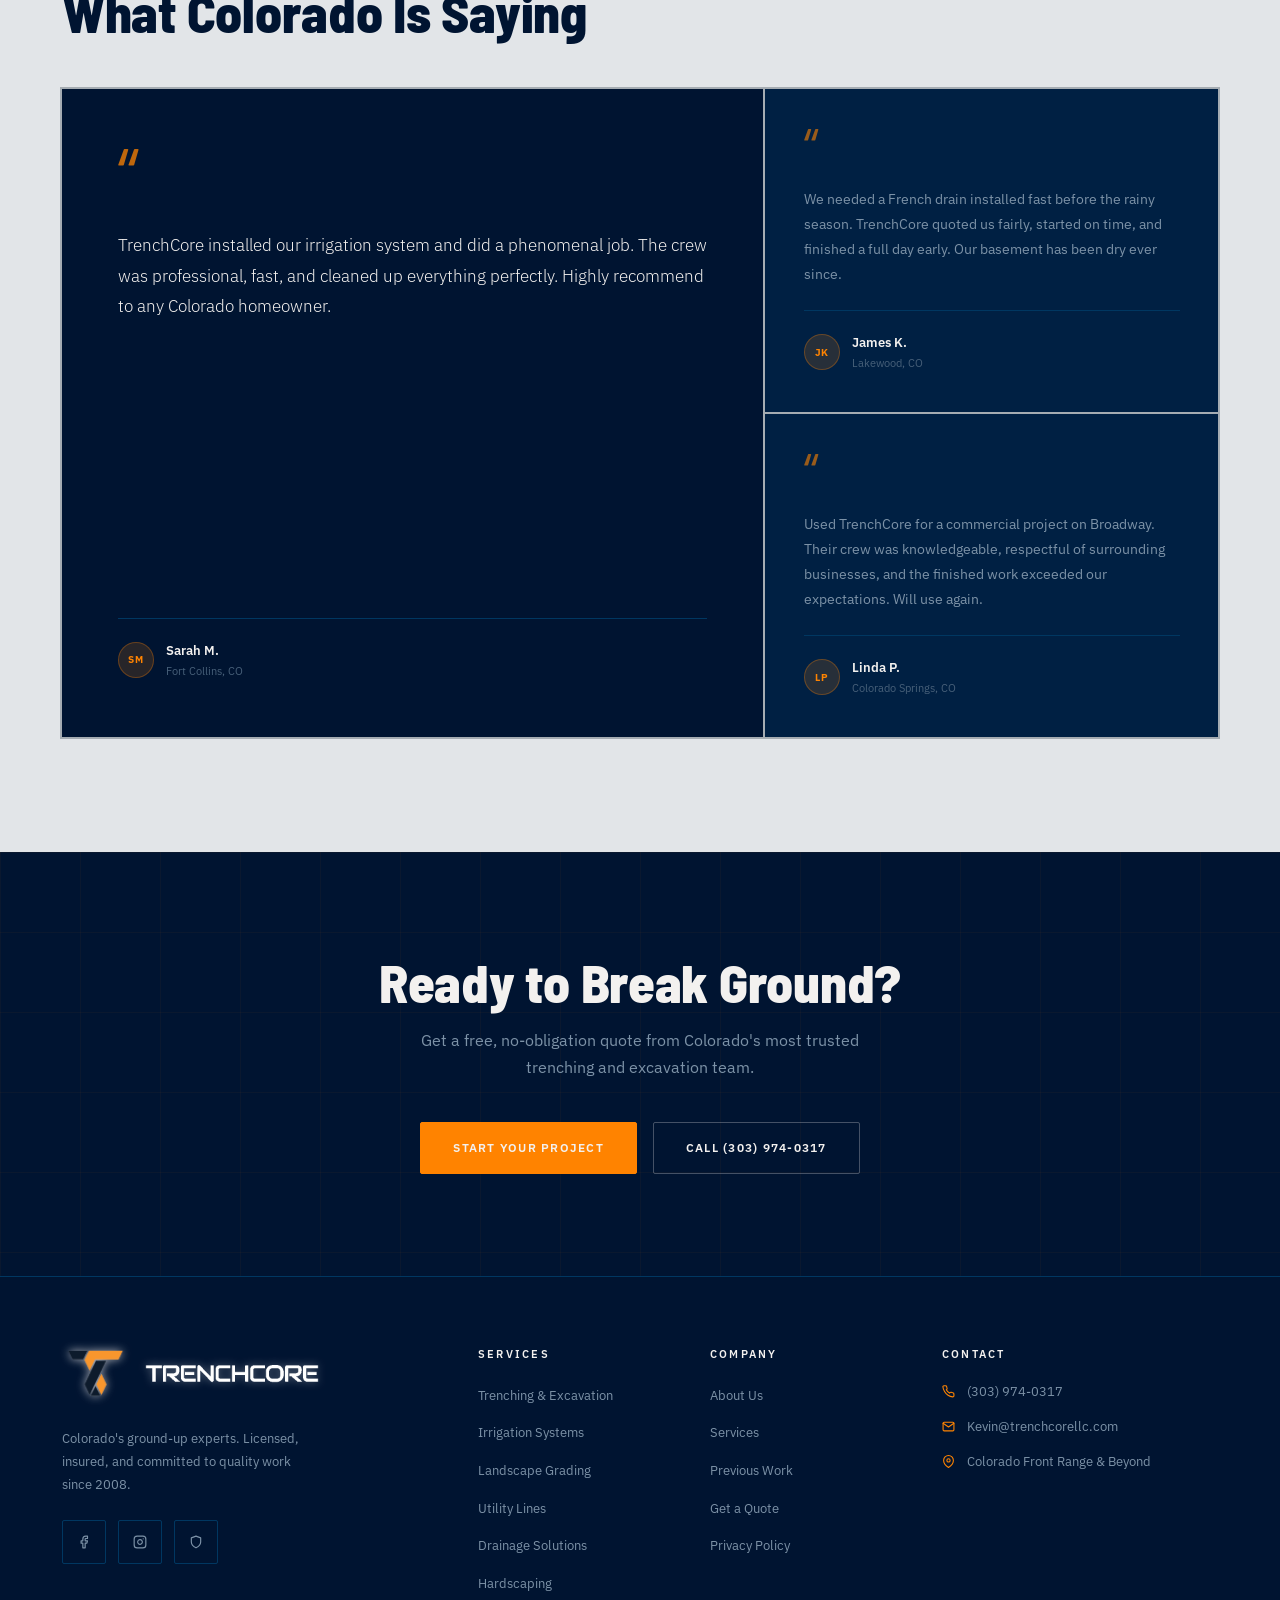
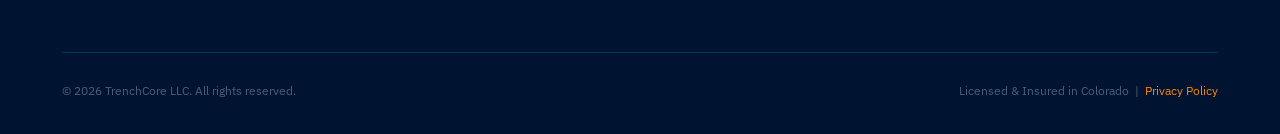
==== commit 87f77073: "Add previous work page and improve mobile nav" ====
--- a/index.html
+++ b/index.html
@@ -24,6 +24,7 @@
       <ul class="nav-links">
         <li><a href="index.html">Home</a></li>
         <li><a href="services.html">Services</a></li>
+        <li><a href="projects.html">Previous Work</a></li>
         <li class="nav-sep" aria-hidden="true"></li>
         <li><a href="tel:+13039740317" class="nav-phone">(303) 974-0317</a></li>
         <li><a href="contact.html" class="nav-cta">Get a Quote</a></li>
@@ -267,7 +268,7 @@
           </div>
         </div>
 
-        <a href="contact.html" class="btn btn-outline-chalk" style="margin-top:2.5rem;">Talk to Our Team</a>
+        <a href="contact.html" class="btn btn-outline-chalk" style="margin-top:2.5rem;">Talk Through Your Project</a>
       </div>
 
       <div class="about-visual">
@@ -406,7 +407,9 @@
         <div class="footer-col">
           <h4>Company</h4>
           <ul>
+            <li><a href="index.html#about">About Us</a></li>
             <li><a href="services.html">Services</a></li>
+            <li><a href="projects.html">Previous Work</a></li>
             <li><a href="contact.html">Get a Quote</a></li>
             <li><a href="privacy-policy.html">Privacy Policy</a></li>
           </ul>
--- a/styles.css
+++ b/styles.css
@@ -1357,6 +1357,213 @@
 }
 
 /* ----------------------------------------
+   Previous Work Page
+   ---------------------------------------- */
+.work-hero {
+  min-height: 76vh;
+  display: flex;
+  align-items: end;
+  color: var(--chalk);
+  background:
+    linear-gradient(90deg, oklch(12% 0.05 248 / 0.9) 0%, oklch(12% 0.05 248 / 0.68) 48%, oklch(12% 0.05 248 / 0.18) 100%),
+    url('https://images.pexels.com/photos/20296265/pexels-photo-20296265.jpeg?auto=compress&cs=tinysrgb&w=1800') center / cover;
+  padding: 8rem 0 4rem;
+}
+
+.work-hero .container {
+  display: grid;
+  grid-template-columns: minmax(0, 1fr) 360px;
+  gap: 3rem;
+  align-items: end;
+}
+
+.work-hero-copy {
+  max-width: 760px;
+}
+
+.work-hero h1 {
+  max-width: 720px;
+}
+
+.work-hero p {
+  max-width: 600px;
+  margin-top: 1rem;
+  color: var(--smoke);
+  font-size: 1rem;
+  line-height: 1.8;
+}
+
+.work-hero-stats {
+  display: grid;
+  grid-template-columns: 1fr;
+  border: 1px solid oklch(96% 0.004 80 / 0.18);
+  background: oklch(12% 0.05 248 / 0.58);
+  backdrop-filter: blur(10px);
+}
+
+.work-hero-stats div {
+  padding: 1.15rem 1.25rem;
+  border-bottom: 1px solid oklch(96% 0.004 80 / 0.14);
+}
+
+.work-hero-stats div:last-child {
+  border-bottom: none;
+}
+
+.work-hero-stats strong {
+  display: block;
+  font-family: var(--font-display);
+  font-size: 2.35rem;
+  line-height: 1;
+  color: var(--steel);
+}
+
+.work-hero-stats span {
+  display: block;
+  margin-top: 0.35rem;
+  font-size: 0.78rem;
+  font-weight: 600;
+  letter-spacing: 0.11em;
+  text-transform: uppercase;
+  color: var(--chalk);
+}
+
+.featured-work {
+  background: var(--ink);
+  color: var(--chalk);
+  padding: clamp(5rem, 9vw, 8rem) 0;
+}
+
+.featured-work-grid {
+  display: grid;
+  grid-template-columns: 1.25fr 0.9fr;
+  gap: 4rem;
+  align-items: center;
+}
+
+.featured-work-image {
+  min-height: 480px;
+  overflow: hidden;
+  border-left: 2px solid var(--steel);
+}
+
+.featured-work-image img {
+  width: 100%;
+  height: 100%;
+  min-height: 480px;
+  object-fit: cover;
+}
+
+.featured-work-copy h2 {
+  color: var(--chalk);
+  margin-bottom: 1rem;
+}
+
+.featured-work-copy > p {
+  color: var(--smoke);
+  line-height: 1.8;
+  margin-bottom: 1.8rem;
+}
+
+.work-specs {
+  display: grid;
+  gap: 1px;
+  background: var(--ink-border);
+  margin-bottom: 2rem;
+}
+
+.work-specs div {
+  background: var(--ink-raised);
+  padding: 1rem 1.2rem;
+}
+
+.work-specs dt {
+  color: var(--steel);
+  font-size: 0.68rem;
+  font-weight: 600;
+  letter-spacing: 0.16em;
+  text-transform: uppercase;
+  margin-bottom: 0.2rem;
+}
+
+.work-specs dd {
+  color: var(--smoke);
+  font-size: 0.9rem;
+}
+
+.work-gallery {
+  background: var(--concrete);
+  padding: clamp(5rem, 9vw, 8rem) 0;
+}
+
+.work-grid {
+  display: grid;
+  grid-template-columns: repeat(3, 1fr);
+  gap: 2px;
+  background: var(--concrete-dark);
+  outline: 2px solid var(--concrete-dark);
+}
+
+.work-card {
+  background: var(--chalk);
+  min-width: 0;
+}
+
+.work-card img {
+  width: 100%;
+  aspect-ratio: 4 / 3;
+  object-fit: cover;
+}
+
+.work-card-body {
+  padding: 1.5rem;
+}
+
+.work-card-body span {
+  display: inline-block;
+  margin-bottom: 0.65rem;
+  color: var(--steel-dim);
+  font-size: 0.68rem;
+  font-weight: 600;
+  letter-spacing: 0.16em;
+  text-transform: uppercase;
+}
+
+.work-card-body h3 {
+  color: var(--ink-text);
+  margin-bottom: 0.55rem;
+}
+
+.work-card-body p {
+  color: var(--ink-text-mid);
+  font-size: 0.9rem;
+  line-height: 1.7;
+}
+
+.work-cta {
+  background: var(--ink-raised);
+  color: var(--chalk);
+  padding: clamp(4rem, 7vw, 6rem) 0;
+}
+
+.work-cta .container {
+  display: grid;
+  grid-template-columns: minmax(0, 1fr) auto;
+  gap: 2rem;
+  align-items: end;
+}
+
+.work-cta h2 {
+  max-width: 660px;
+}
+
+.work-cta p {
+  max-width: 560px;
+  margin-top: 0.75rem;
+  color: var(--smoke);
+}
+
+/* ----------------------------------------
    Contact Page
    ---------------------------------------- */
 .contact-section {
@@ -1990,8 +2197,28 @@
   }
 
   .service-grid,
-  .services-grid-full {
+  .services-grid-full,
+  .work-grid {
     grid-template-columns: repeat(2, 1fr);
+  }
+
+  .work-hero .container,
+  .featured-work-grid,
+  .work-cta .container {
+    grid-template-columns: 1fr;
+  }
+
+  .work-hero-stats {
+    grid-template-columns: repeat(3, 1fr);
+  }
+
+  .work-hero-stats div {
+    border-bottom: none;
+    border-right: 1px solid oklch(96% 0.004 80 / 0.14);
+  }
+
+  .work-hero-stats div:last-child {
+    border-right: none;
   }
 
   .testimonials-editorial {
@@ -2040,56 +2267,80 @@
     position: fixed;
     top: 0; right: 0;
     height: 100vh;
-    width: min(300px, 85vw);
-    background: var(--ink);
+    width: min(360px, 90vw);
+    background:
+      linear-gradient(180deg, oklch(24% 0.08 248) 0%, var(--ink) 52%, oklch(15% 0.06 248) 100%);
     flex-direction: column;
-    align-items: flex-start;
-    gap: 0;
-    padding: 5rem 2rem 2rem;
+    align-items: stretch;
+    gap: 0.25rem;
+    padding: 5.75rem 1.35rem 1.5rem;
     transform: translateX(110%);
     transition: transform 0.45s var(--ease-out);
     z-index: 99;
-    border-left: 1px solid var(--ink-border);
+    border-left: 1px solid oklch(74% 0.19 55 / 0.18);
+    box-shadow: -24px 0 60px oklch(8% 0.04 248 / 0.5);
     overflow-y: auto;
   }
 
   .nav-links.open { transform: translateX(0); }
 
   .nav-links a {
-    font-size: 1rem;
+    display: flex;
+    align-items: center;
+    min-height: 48px;
+    font-size: 0.9rem;
     width: 100%;
-    padding: 1rem 0;
-    border-bottom: 1px solid var(--ink-border);
-    letter-spacing: 0.08em;
-    color: var(--smoke);
-  }
-
-  .nav-links a:last-child { border-bottom: none; }
+    padding: 0.85rem 0.95rem;
+    border: 1px solid transparent;
+    letter-spacing: 0.09em;
+    color: var(--chalk);
+    background: transparent;
+  }
+
+  .nav-links a::after { display: none; }
+
+  .nav-links a:hover,
+  .nav-links a.active {
+    color: var(--chalk);
+    background: oklch(96% 0.004 80 / 0.06);
+    border-color: oklch(96% 0.004 80 / 0.08);
+  }
 
   .nav-cta {
-    background: transparent !important;
-    color: var(--steel) !important;
-    font-size: 1rem !important;
-    padding: 1rem 0 !important;
-    letter-spacing: 0.08em !important;
-    border-radius: 0 !important;
+    justify-content: center;
+    min-height: 52px;
+    margin-top: 0.55rem;
+    background: var(--steel) !important;
+    color: var(--chalk) !important;
+    font-size: 0.82rem !important;
+    padding: 0.95rem 1rem !important;
+    letter-spacing: 0.1em !important;
+    border-radius: var(--radius) !important;
   }
 
   .nav-toggle { display: flex; }
 
   /* — Nav mobile — */
-  .nav-sep { display: none; }
-
-  /* Phone shows as a regular drawer link on mobile */
+  .nav-sep {
+    display: block;
+    width: 100%;
+    height: 1px;
+    margin: 0.75rem 0 0.45rem;
+    background: oklch(96% 0.004 80 / 0.12);
+  }
+
   .nav-phone {
-    font-size: 1rem !important;
+    justify-content: center;
+    min-height: 48px;
+    font-size: 0.92rem !important;
     font-weight: 600 !important;
-    color: var(--smoke) !important;
-    letter-spacing: 0.08em !important;
+    color: var(--steel-light) !important;
+    letter-spacing: 0.04em !important;
     text-transform: none !important;
     width: 100%;
-    padding: 1rem 0;
-    border-bottom: 1px solid var(--ink-border);
+    padding: 0.85rem 1rem;
+    border: 1px solid oklch(74% 0.19 55 / 0.2);
+    background: oklch(74% 0.19 55 / 0.07);
   }
 
   /* — Hero — */
@@ -2165,7 +2416,24 @@
 
   /* — Services detail grid & process — */
   .services-grid-full,
-  .process-steps { grid-template-columns: 1fr; }
+  .process-steps,
+  .work-hero-stats,
+  .work-grid { grid-template-columns: 1fr; }
+
+  .work-hero {
+    min-height: 70vh;
+    padding: 7rem 0 3rem;
+  }
+
+  .work-hero-stats div {
+    border-right: none;
+    border-bottom: 1px solid oklch(96% 0.004 80 / 0.14);
+  }
+
+  .featured-work-image,
+  .featured-work-image img {
+    min-height: 320px;
+  }
 
   .service-detail-card { padding: 2.2rem 1.75rem; }
   .process-step        { padding: 2rem 1.75rem; }
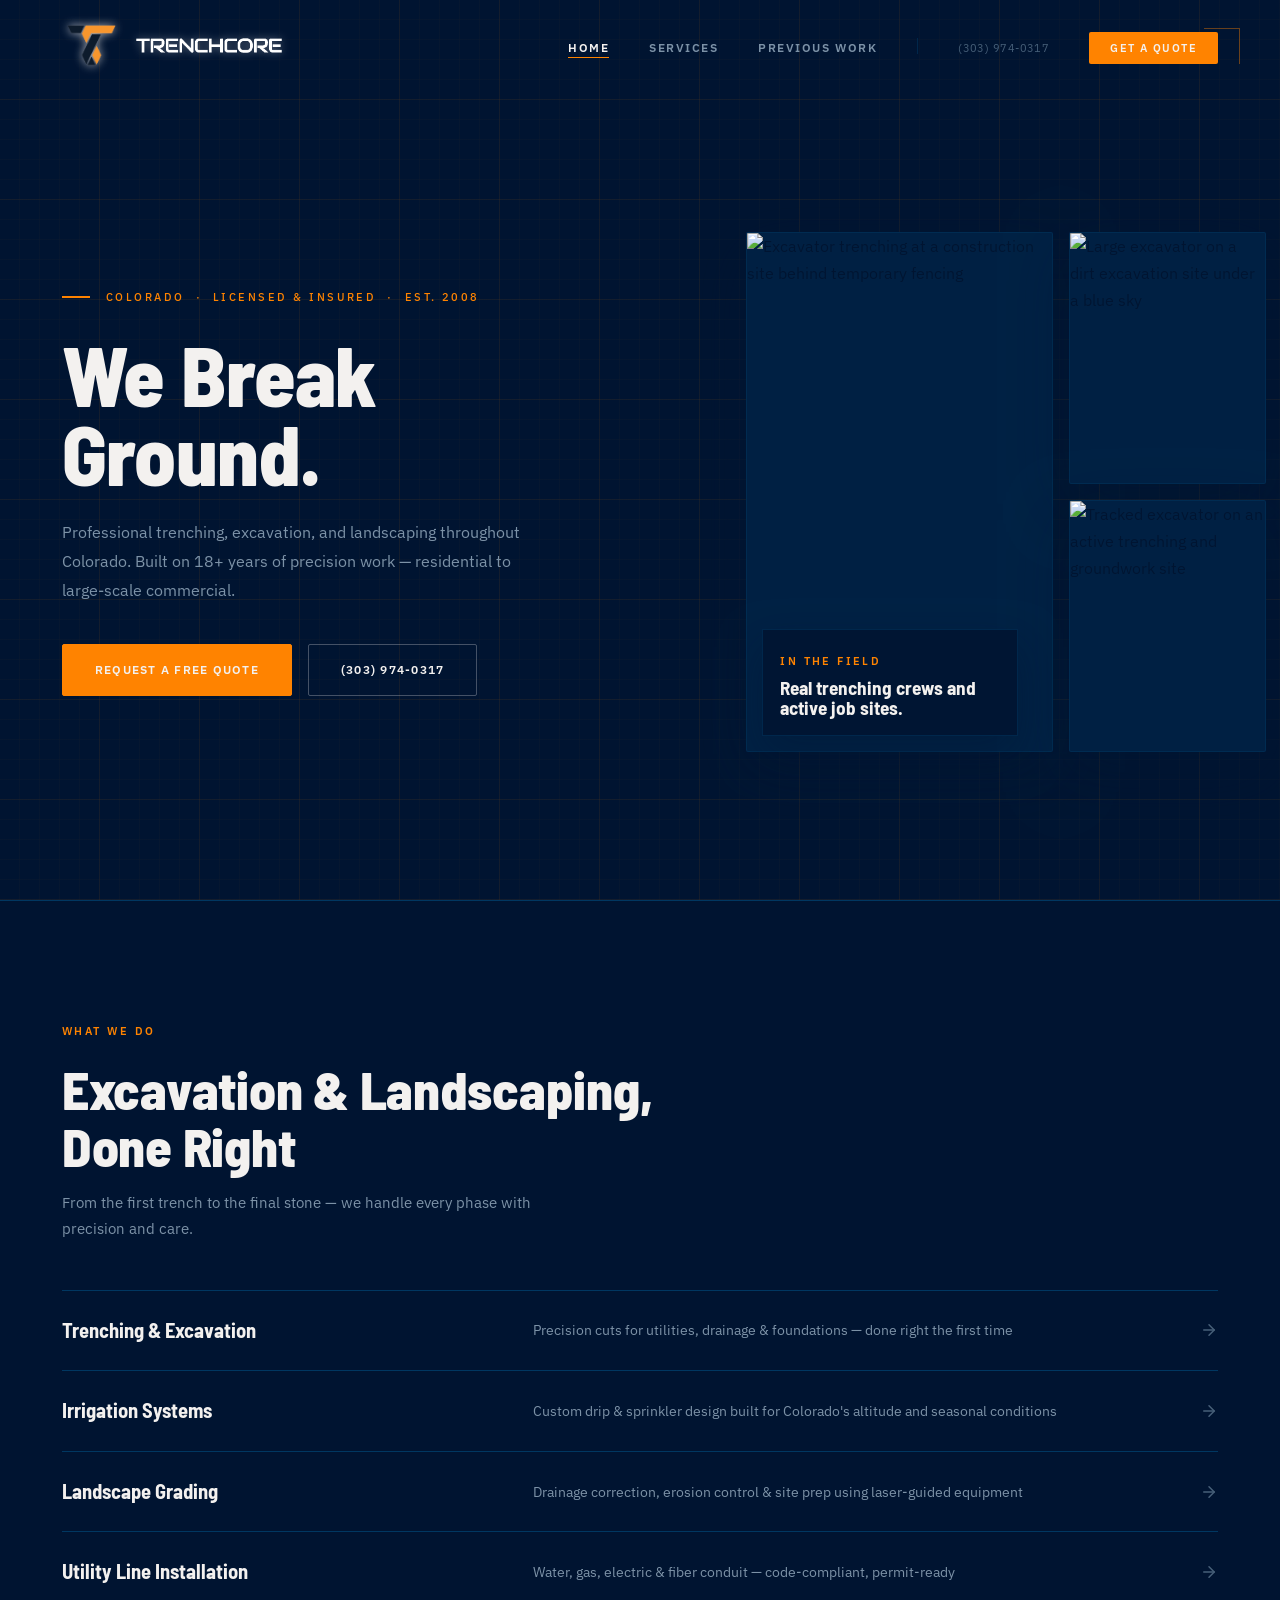
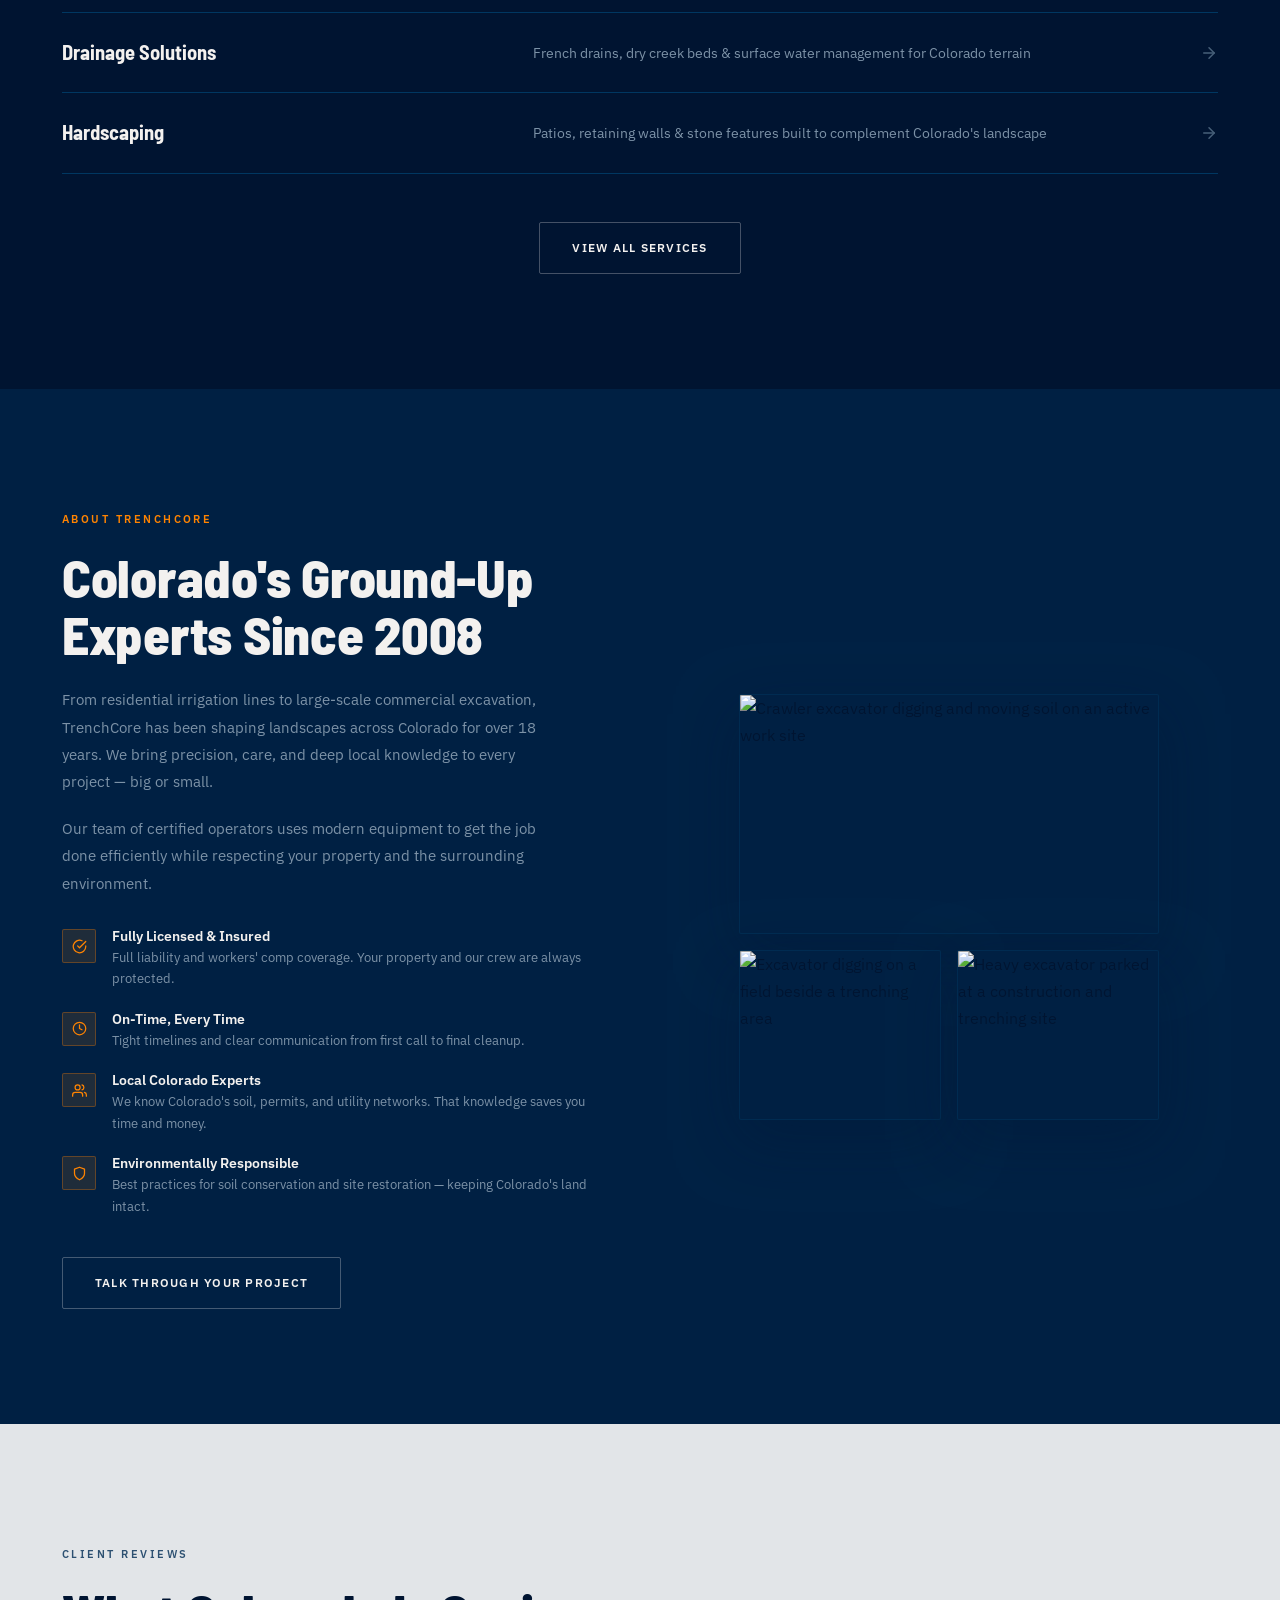
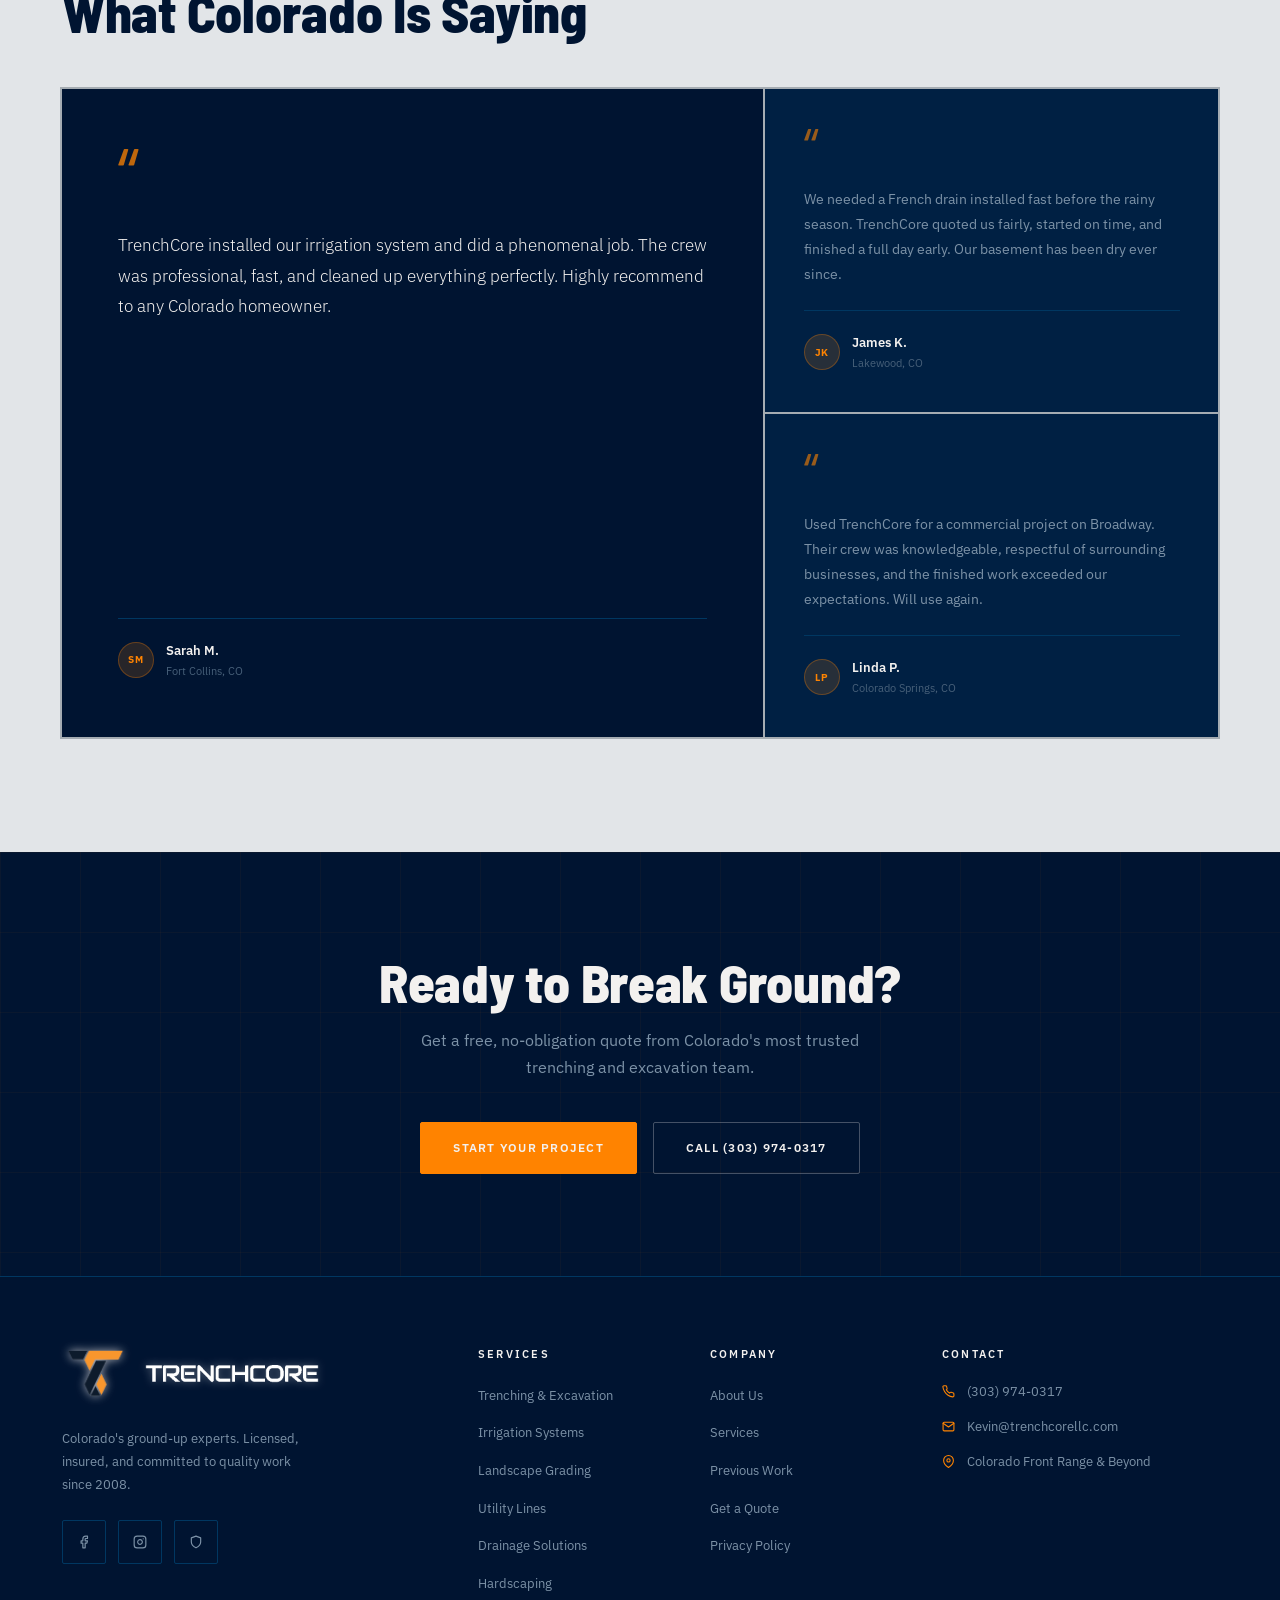
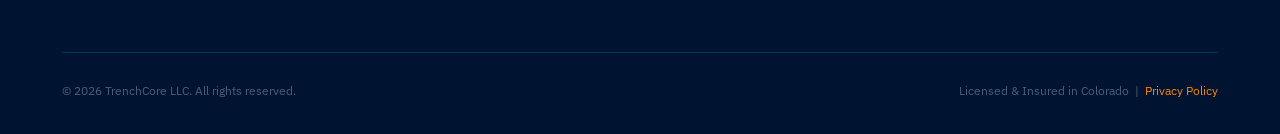
==== commit f58be42d: "Add Google site verification, favicon, and touch icon to all pages Co-Authored-By: Claude Sonnet 4.6" ====
--- a/index.html
+++ b/index.html
@@ -3,6 +3,10 @@
 <head>
   <meta charset="UTF-8" />
   <meta name="viewport" content="width=device-width, initial-scale=1.0" />
+  <meta name="google-site-verification" content="J9G8NoCVqNAm69VdWxjSGx-27JDF7AAKlD6N92XY3o0" />
+  <link rel="icon" type="image/svg+xml" href="favicon.svg" />
+  <link rel="icon" type="image/png" sizes="192x192" href="FullLogo_transparentwithouttext.PNG" />
+  <link rel="apple-touch-icon" href="FullLogo_transparentwithouttext.PNG" />
   <title>TrenchCore — Trenching & Excavation | Colorado</title>
   <meta name="description" content="Professional trenching, excavation, and landscaping services throughout Colorado. Licensed, insured, and locally owned since 2008." />
   <link rel="preconnect" href="https://fonts.googleapis.com" />
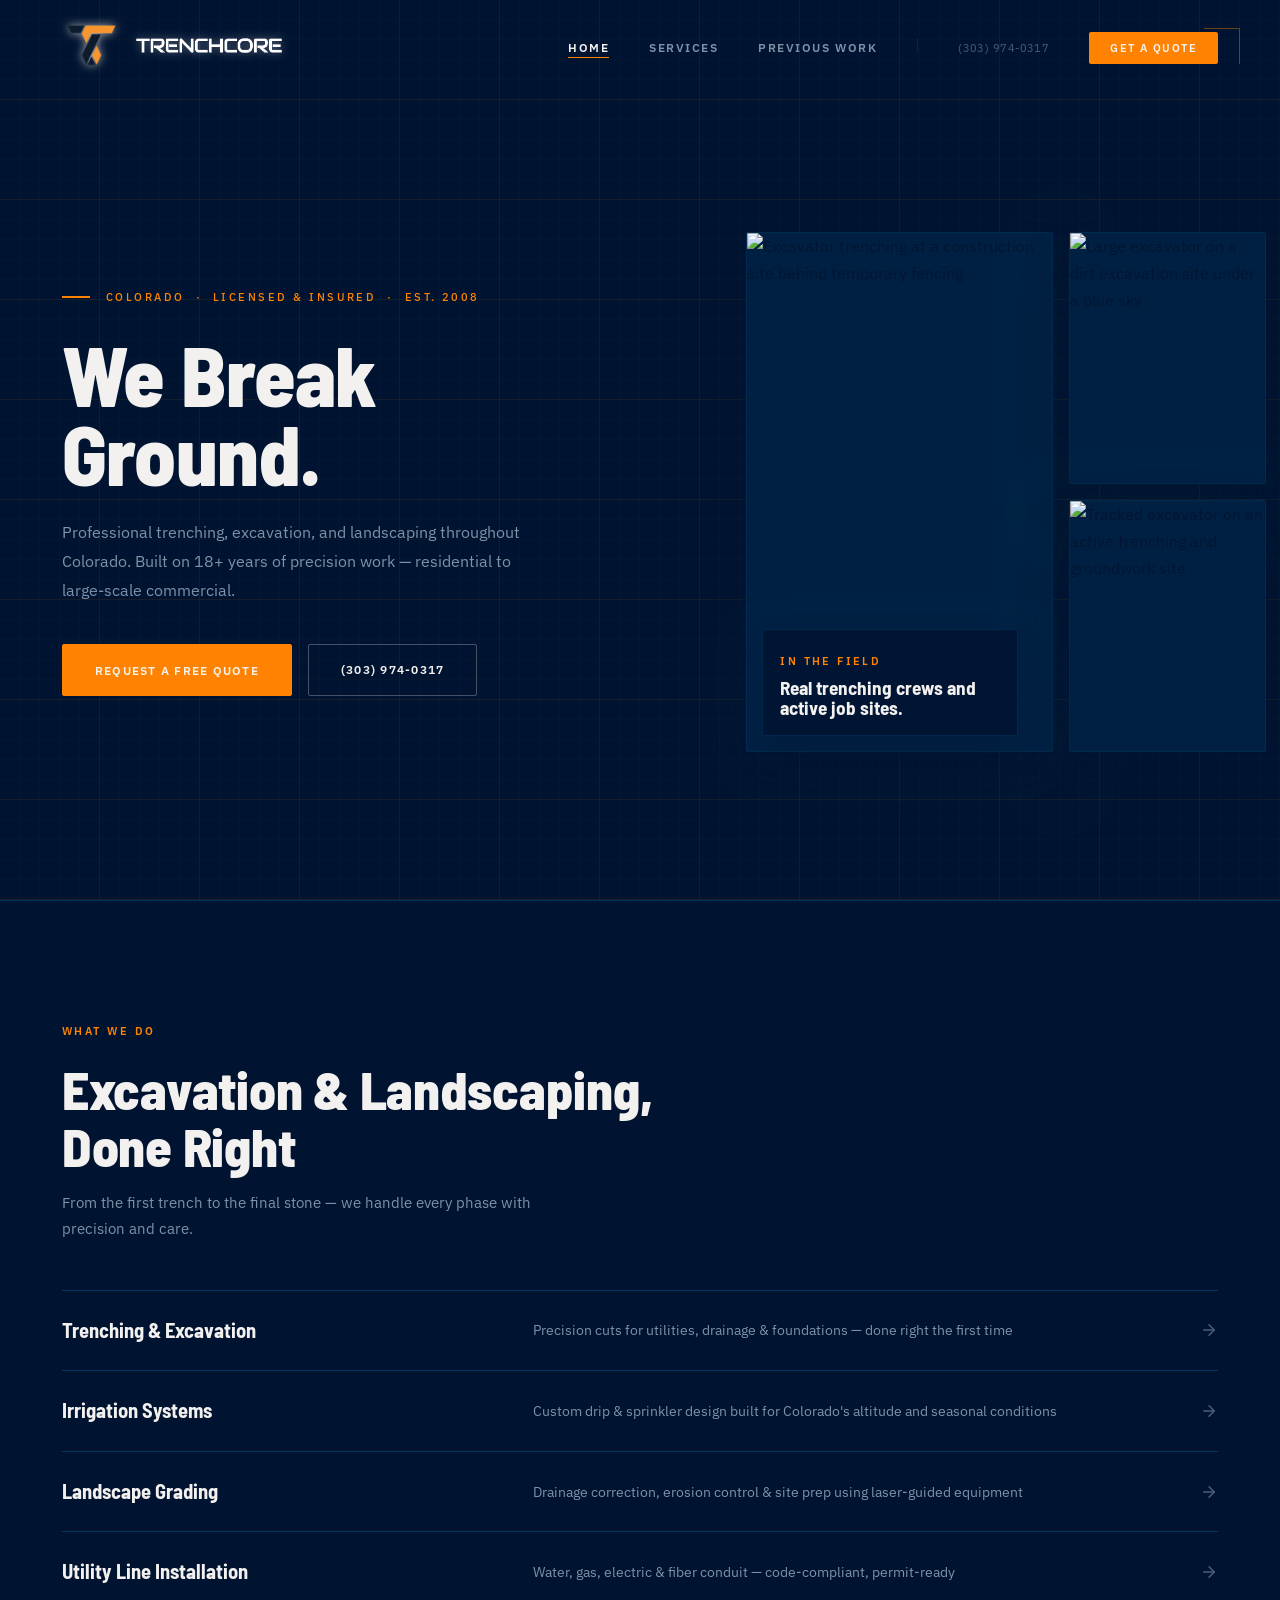
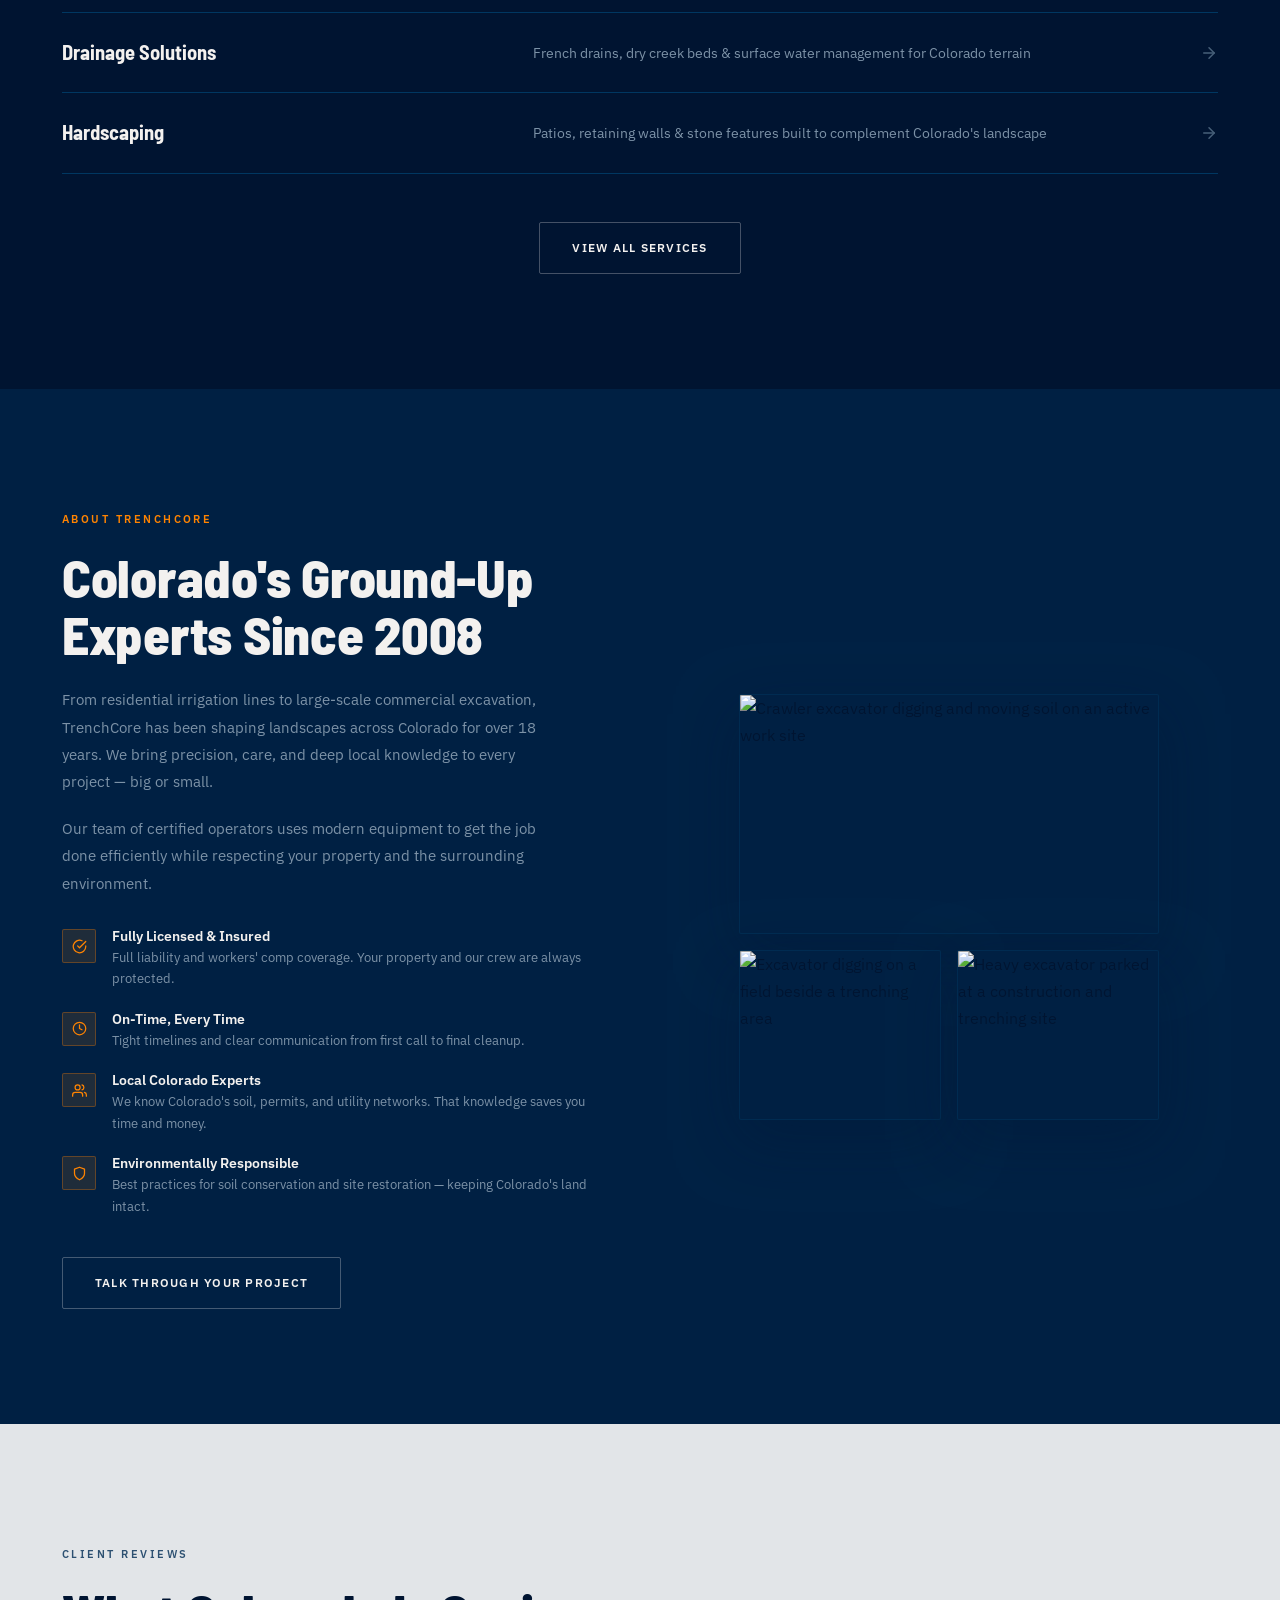
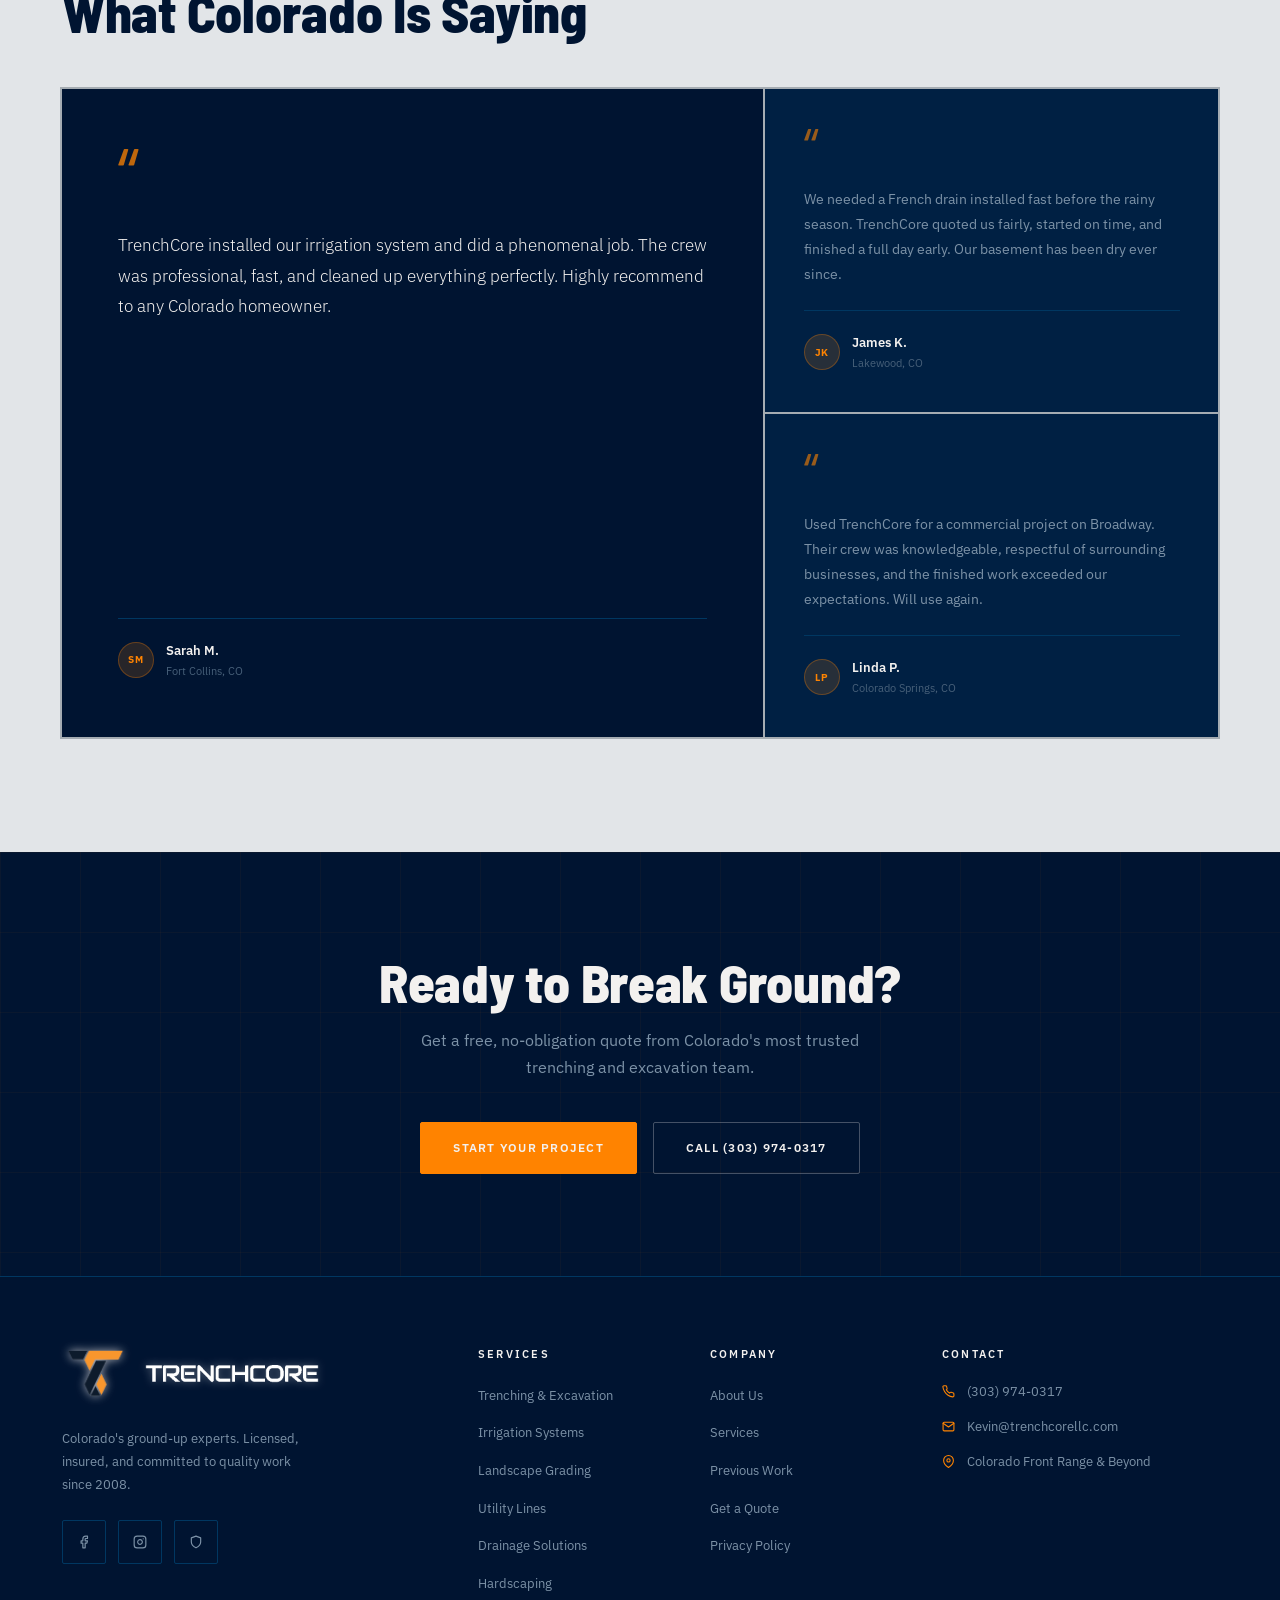
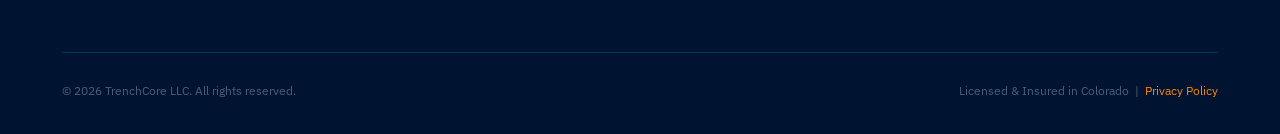
==== commit 7122b06f: "Use FullLogo_transparentwithouttext.PNG as favicon on all pages Co-Authored-By: Claude Sonnet 4.6 <n" ====
--- a/index.html
+++ b/index.html
@@ -4,8 +4,7 @@
   <meta charset="UTF-8" />
   <meta name="viewport" content="width=device-width, initial-scale=1.0" />
   <meta name="google-site-verification" content="J9G8NoCVqNAm69VdWxjSGx-27JDF7AAKlD6N92XY3o0" />
-  <link rel="icon" type="image/svg+xml" href="favicon.svg" />
-  <link rel="icon" type="image/png" sizes="192x192" href="FullLogo_transparentwithouttext.PNG" />
+  <link rel="icon" type="image/png" href="FullLogo_transparentwithouttext.PNG" />
   <link rel="apple-touch-icon" href="FullLogo_transparentwithouttext.PNG" />
   <title>TrenchCore — Trenching & Excavation | Colorado</title>
   <meta name="description" content="Professional trenching, excavation, and landscaping services throughout Colorado. Licensed, insured, and locally owned since 2008." />
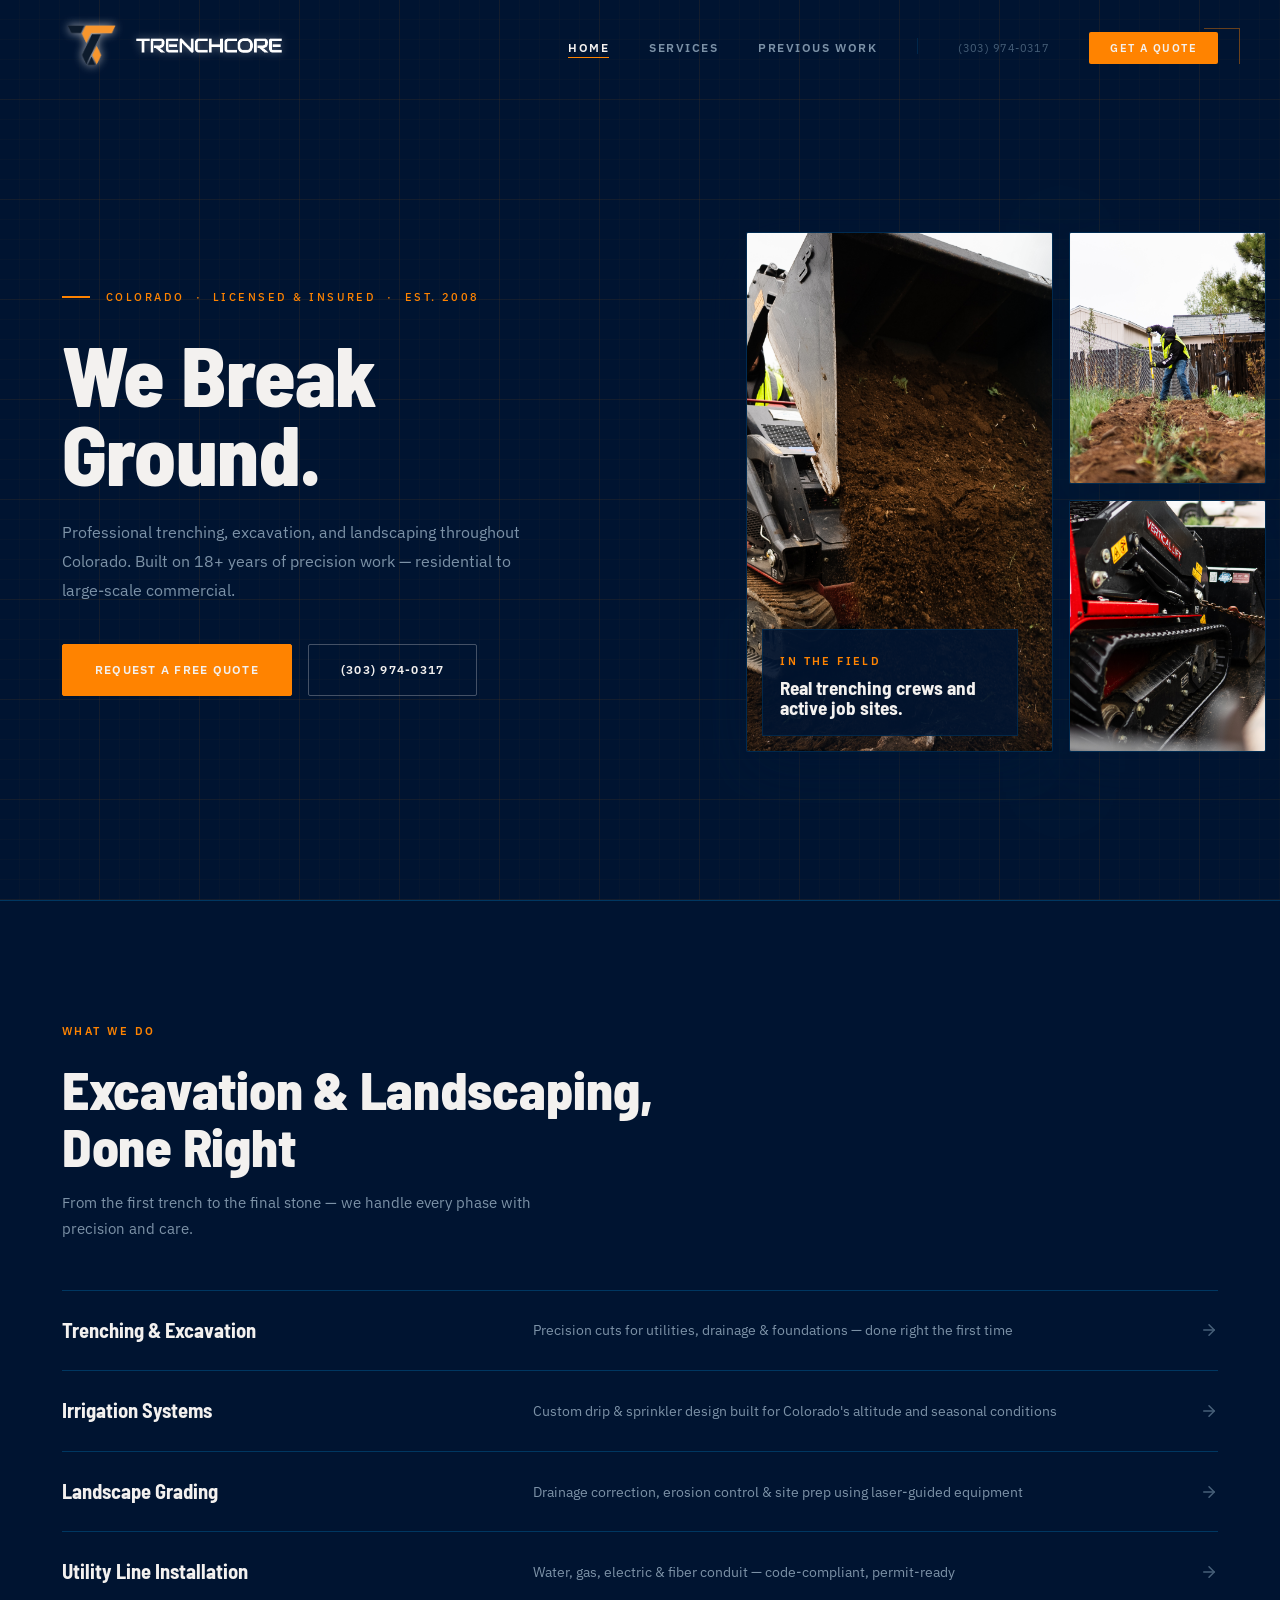
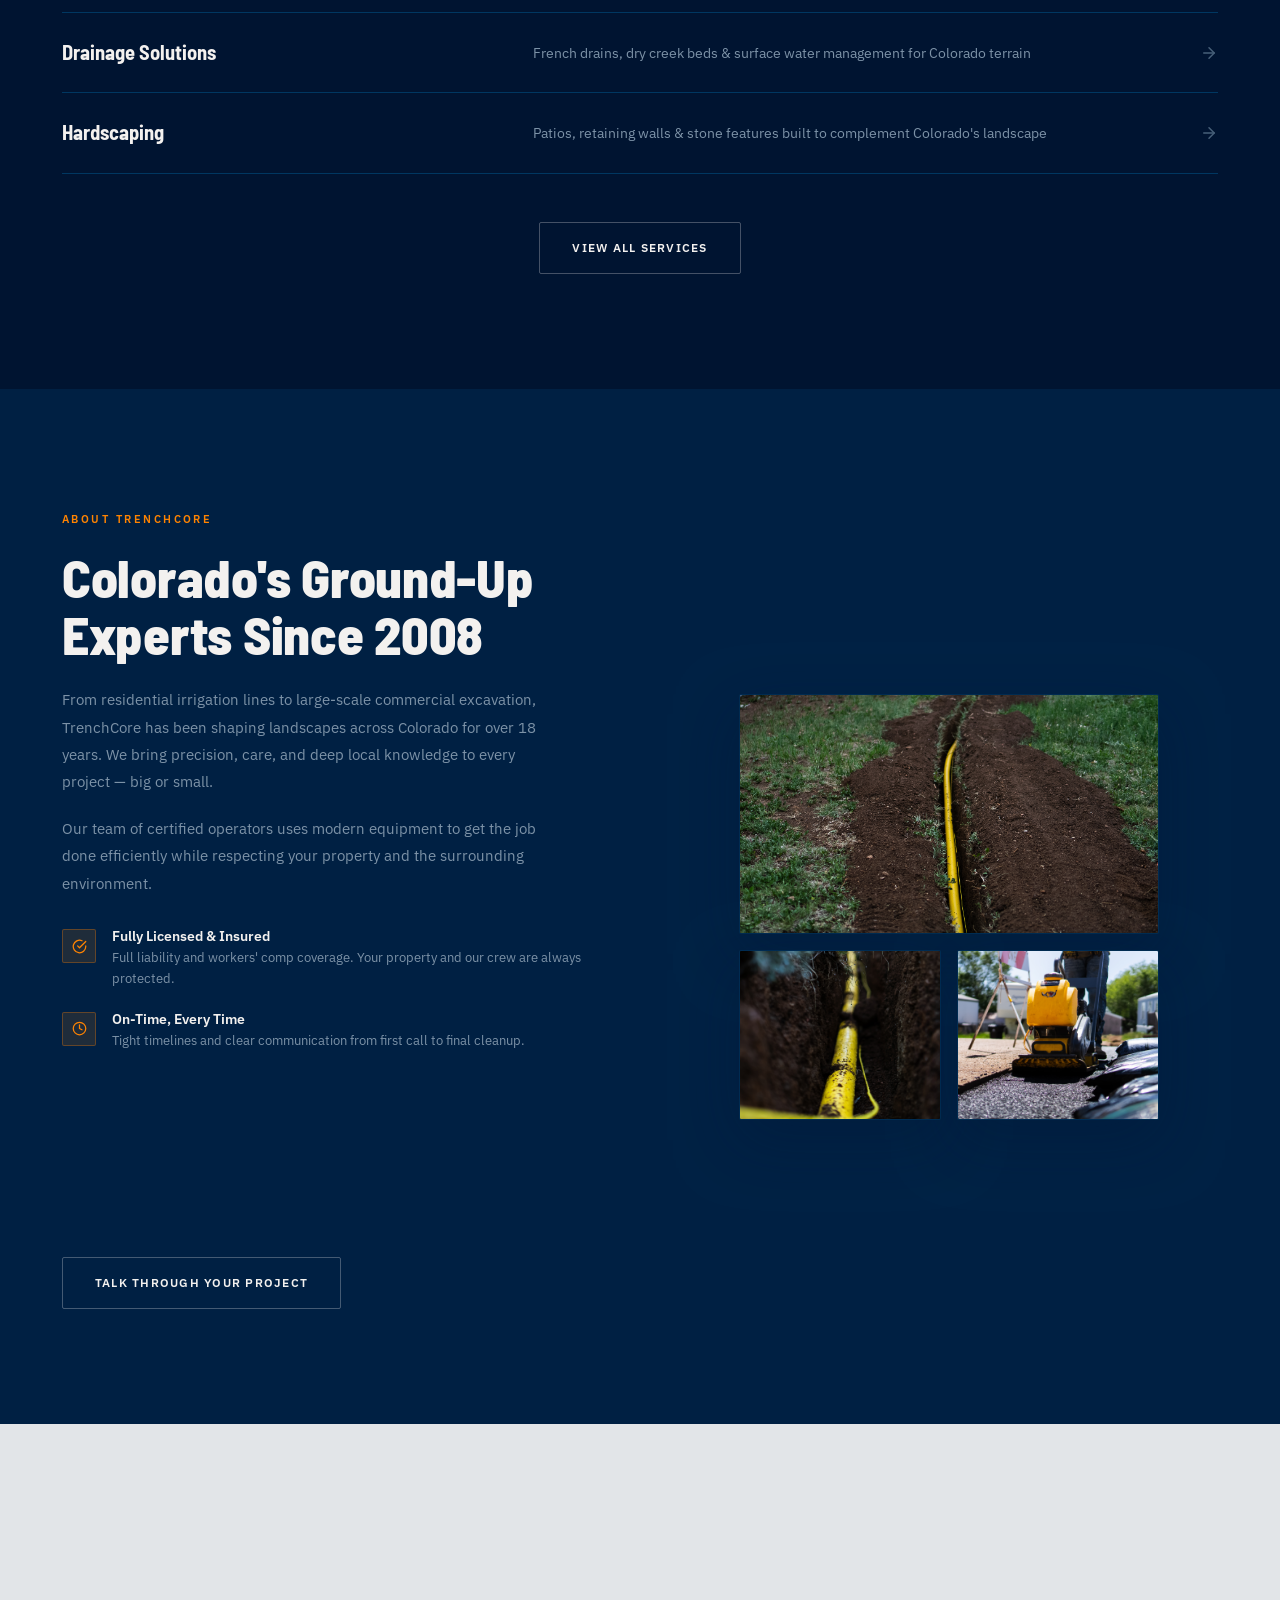
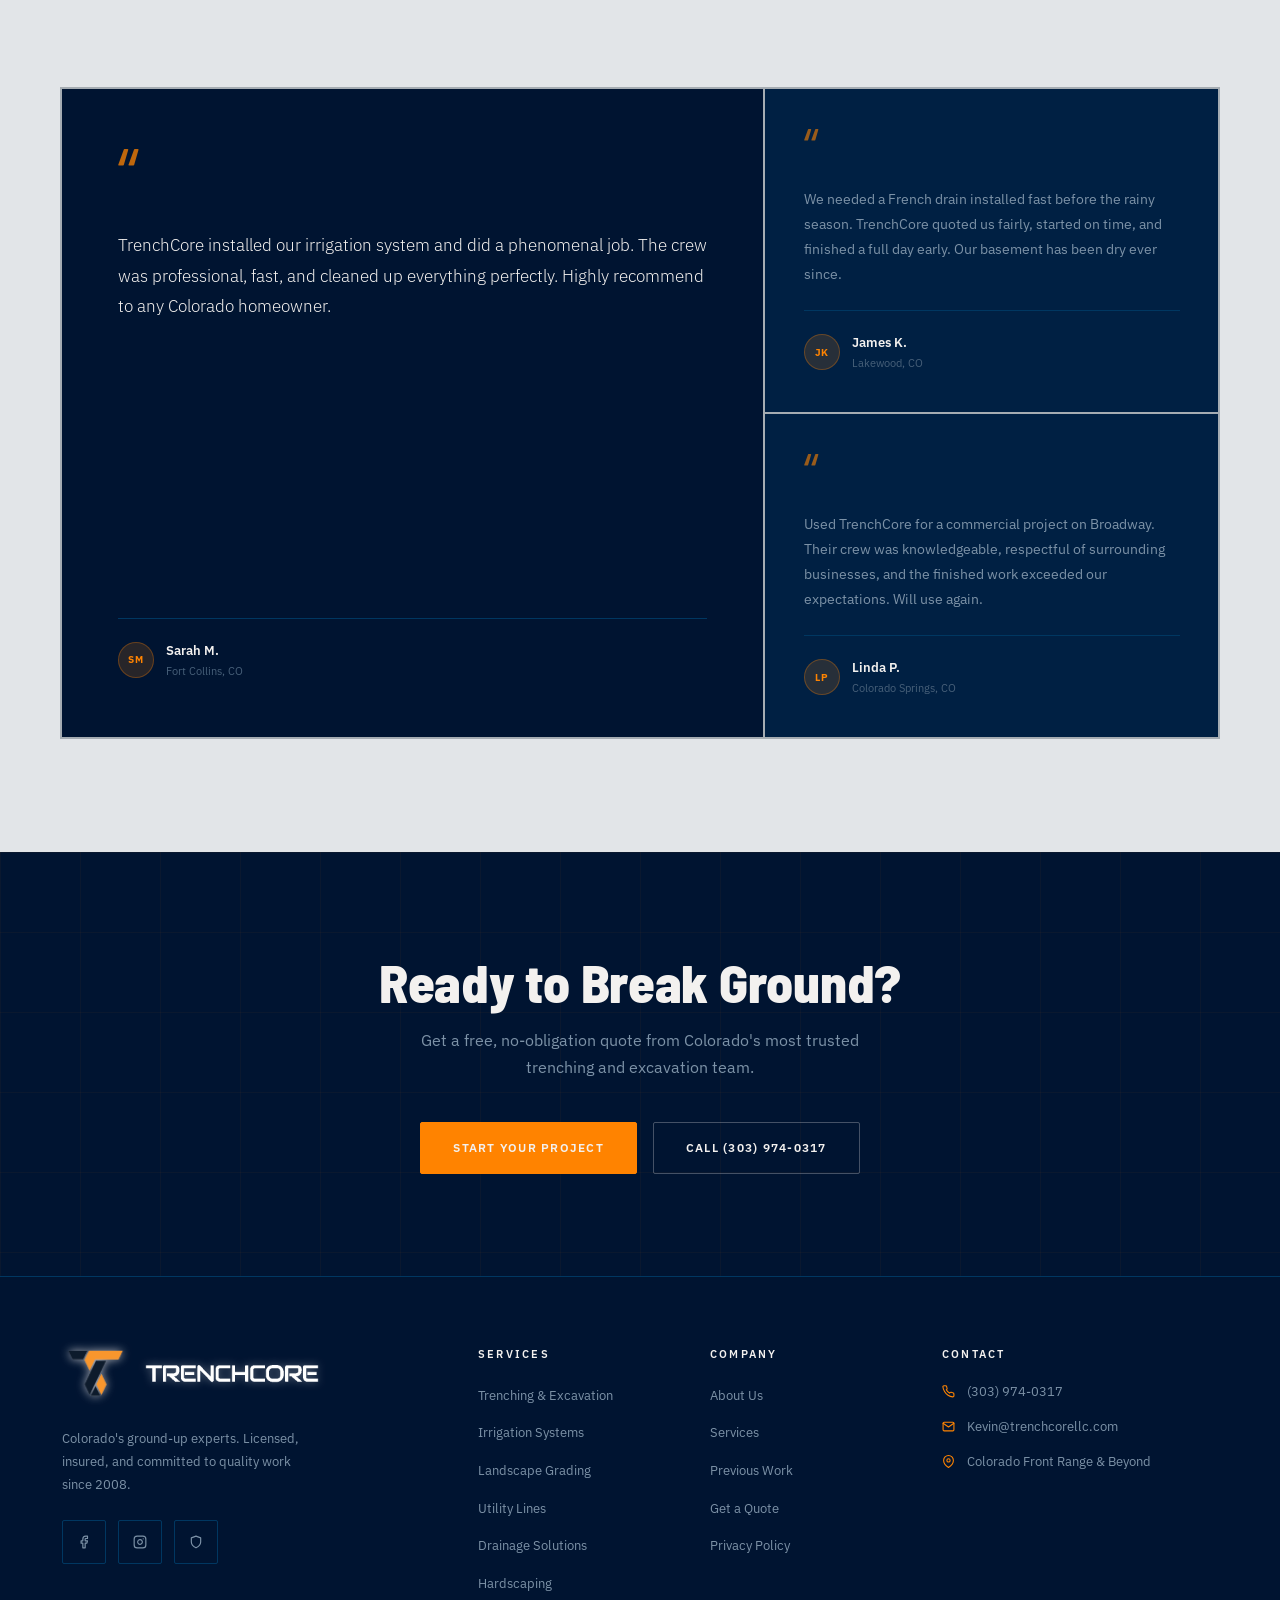
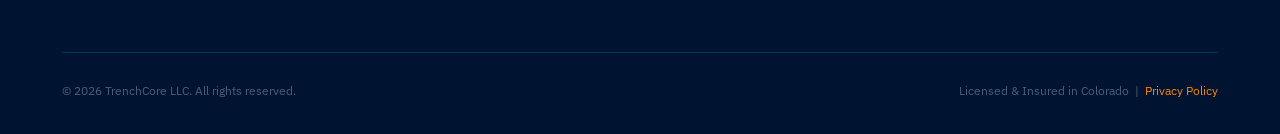
==== commit 964d396e: "Replace stock photos with real TC Photos across homepage and previous work page Co-Authored-By: Clau" ====
--- a/index.html
+++ b/index.html
@@ -62,23 +62,23 @@
         <div class="hero-photo-layout" aria-label="Trenching and excavation work photos">
           <figure class="hero-photo hero-photo-main">
             <img
-              src="https://images.pexels.com/photos/20296265/pexels-photo-20296265.jpeg?auto=compress&cs=tinysrgb&w=1200"
-              alt="Excavator trenching at a construction site behind temporary fencing"
+              src="TC%20Photos/A7S00894.jpg"
+              alt="TrenchCore Dingo skid steer dumping excavated soil on an active job site"
             />
           </figure>
 
           <div class="hero-photo-stack">
             <figure class="hero-photo hero-photo-small">
               <img
-                src="https://images.pexels.com/photos/14452156/pexels-photo-14452156.jpeg?auto=compress&cs=tinysrgb&w=900"
-                alt="Large excavator on a dirt excavation site under a blue sky"
+                src="TC%20Photos/A7S00762.jpg"
+                alt="TrenchCore crew member in hi-vis vest digging a residential trench"
               />
             </figure>
 
             <figure class="hero-photo hero-photo-small">
               <img
-                src="https://images.pexels.com/photos/34229738/pexels-photo-34229738.jpeg?auto=compress&cs=tinysrgb&w=900"
-                alt="Tracked excavator on an active trenching and groundwork site"
+                src="TC%20Photos/A7S00716.jpg"
+                alt="TrenchCore Dingo TX-1000 Turbo mini skid steer loaded on a trailer"
               />
             </figure>
           </div>
@@ -278,22 +278,22 @@
         <div class="about-photo-grid" aria-label="Trenching machines and active groundwork sites">
           <figure class="about-photo about-photo-wide">
             <img
-              src="https://images.pexels.com/photos/25559747/pexels-photo-25559747.jpeg?auto=compress&cs=tinysrgb&w=1200"
-              alt="Crawler excavator digging and moving soil on an active work site"
+              src="TC%20Photos/A7S00929.jpg"
+              alt="Yellow gas pipe laid in an open trench running across a residential yard"
             />
           </figure>
 
           <figure class="about-photo about-photo-left">
             <img
-              src="https://images.pexels.com/photos/27130444/pexels-photo-27130444.jpeg?auto=compress&cs=tinysrgb&w=1200"
-              alt="Excavator digging on a field beside a trenching area"
+              src="TC%20Photos/A7S00810.jpg"
+              alt="Close-up of yellow underground pipe inside a freshly dug trench"
             />
           </figure>
 
           <figure class="about-photo about-photo-right">
             <img
-              src="https://images.pexels.com/photos/15370211/pexels-photo-15370211.jpeg?auto=compress&cs=tinysrgb&w=1200"
-              alt="Heavy excavator parked at a construction and trenching site"
+              src="TC%20Photos/A7S00980.jpg"
+              alt="TrenchCore crew operating a plate compactor for surface restoration"
             />
           </figure>
         </div>
